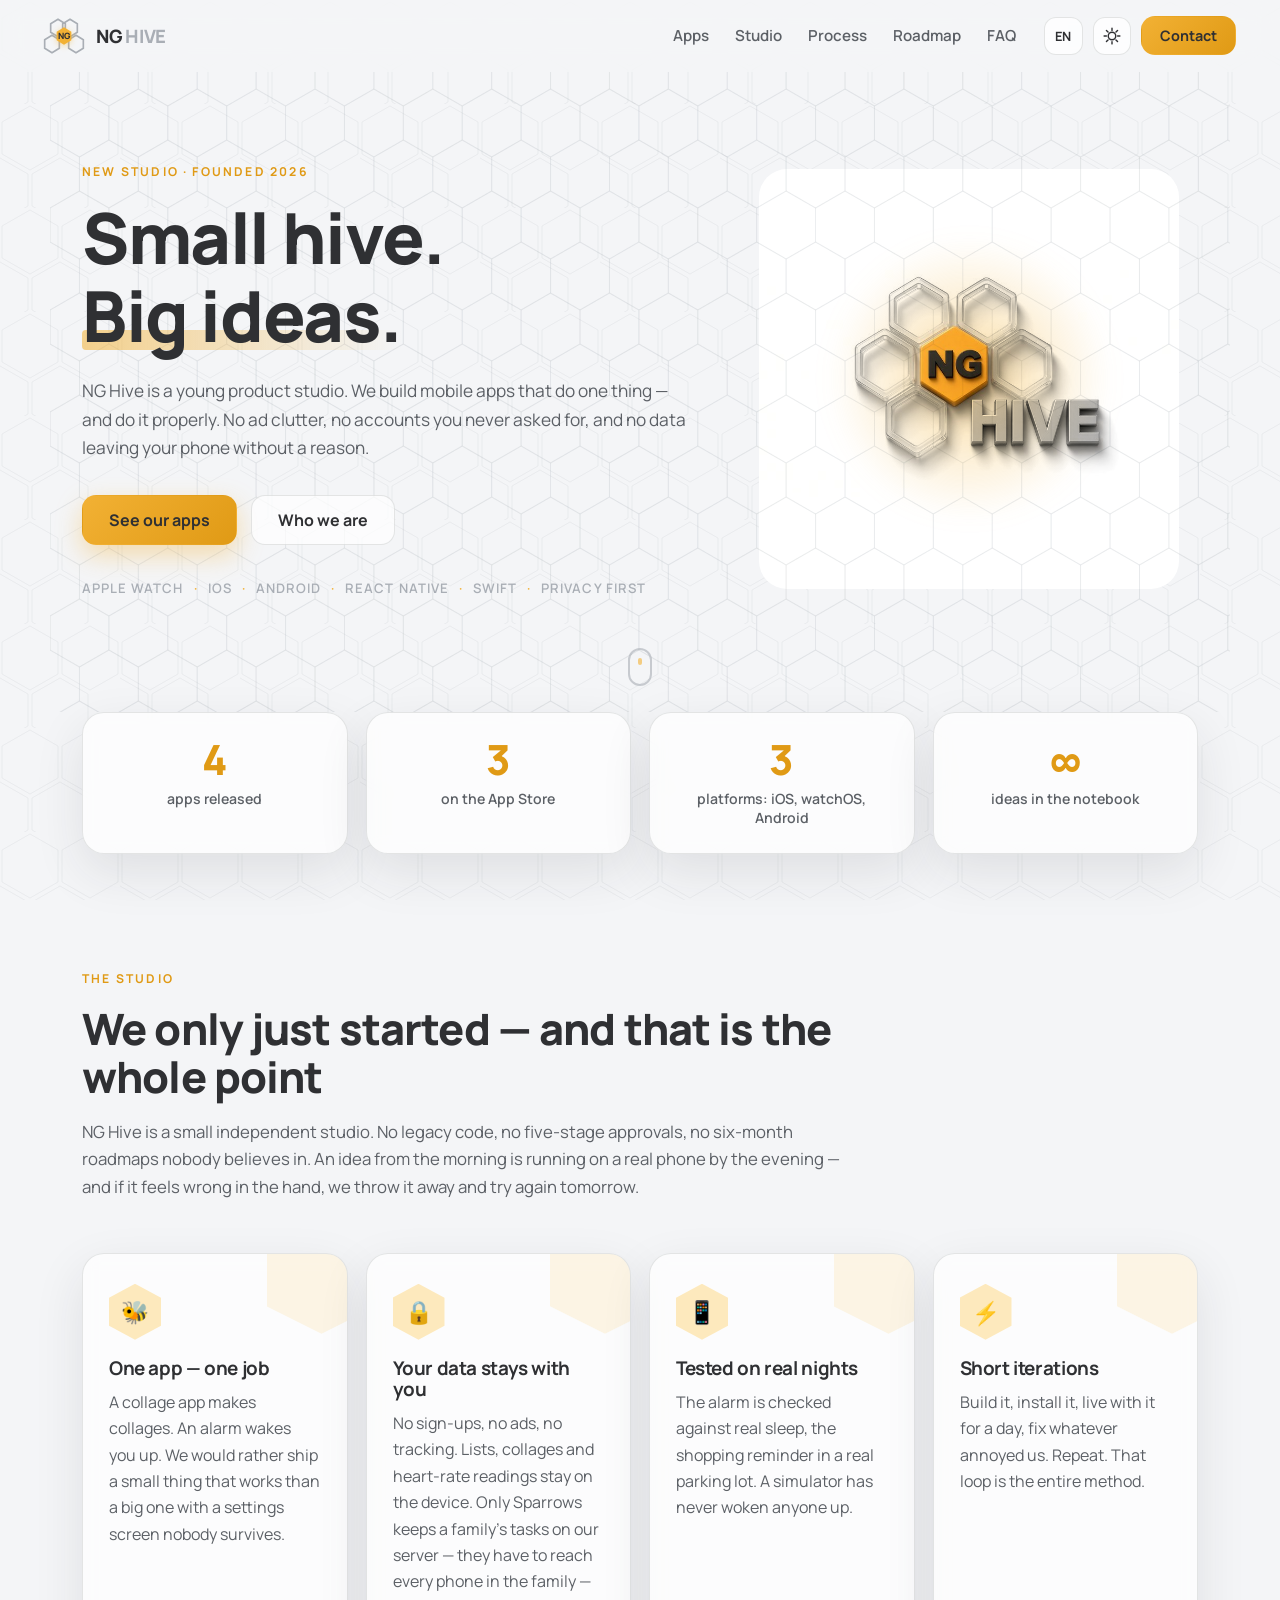
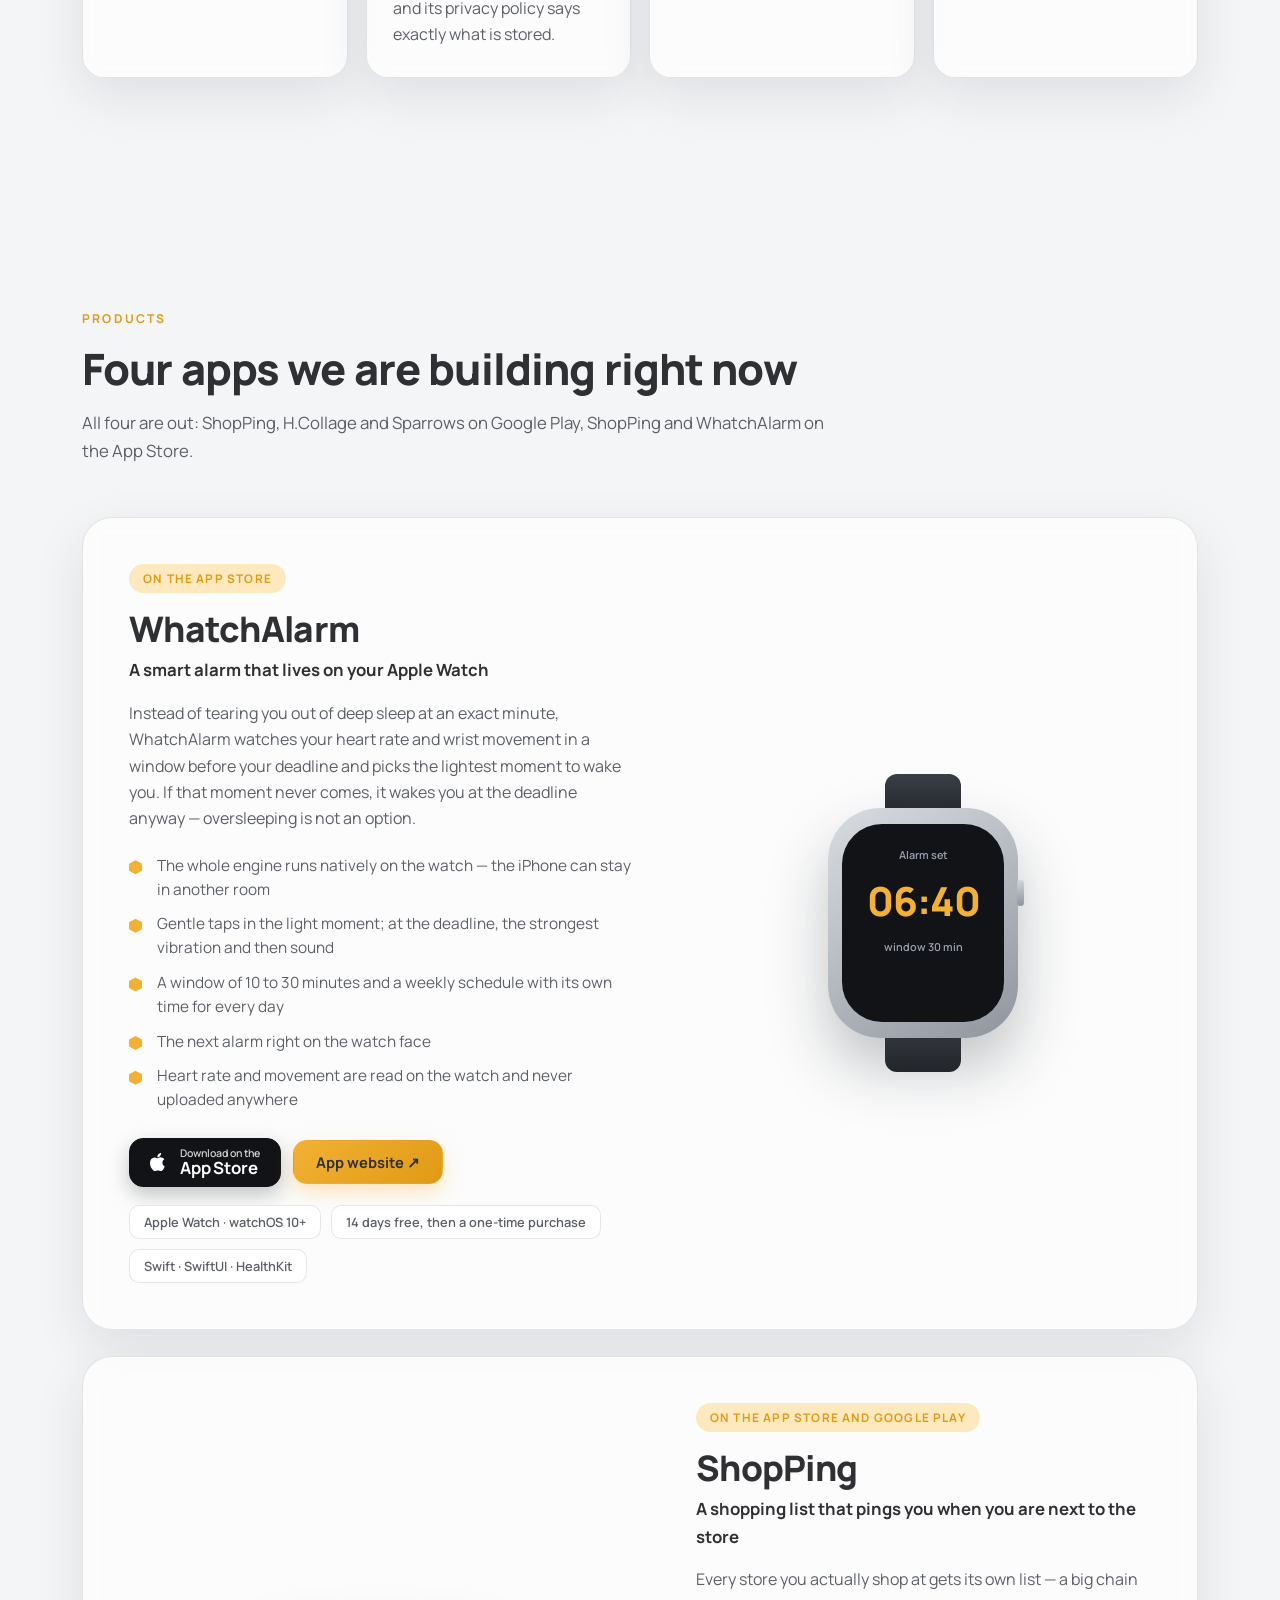
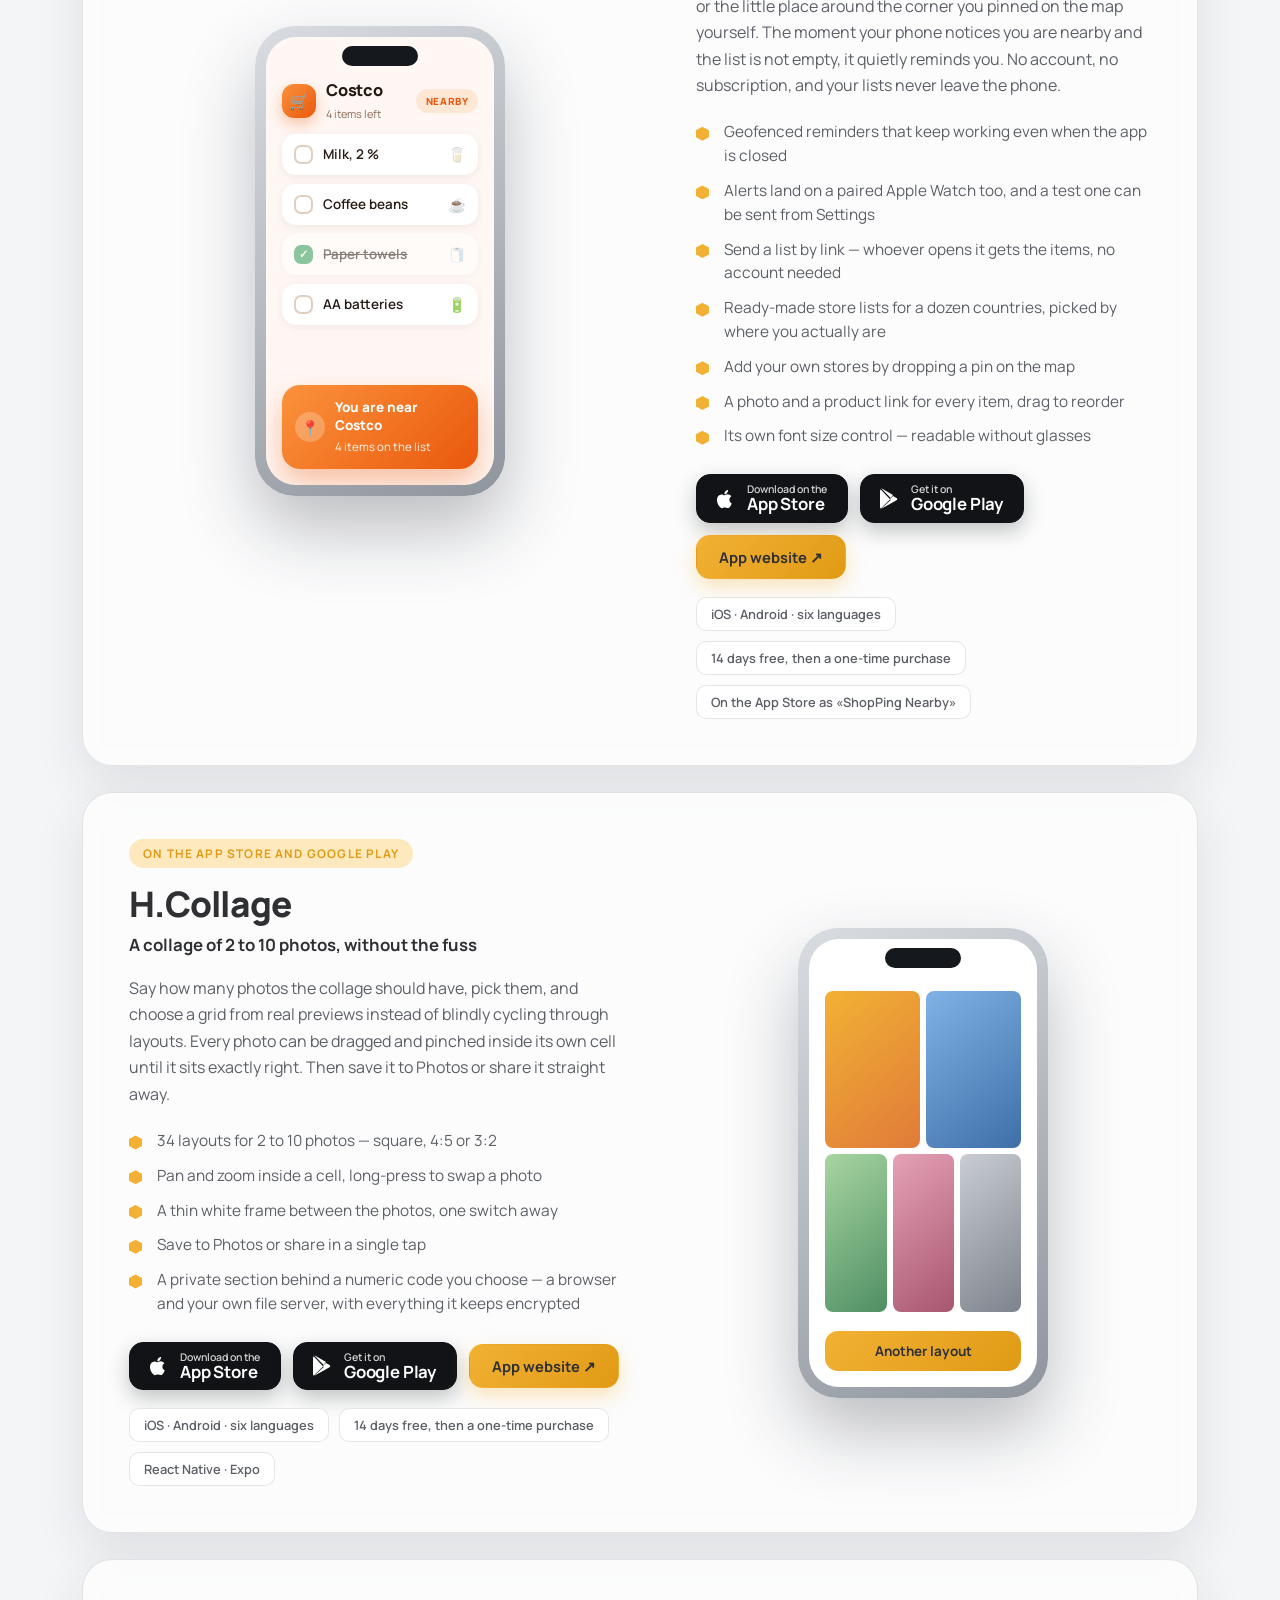
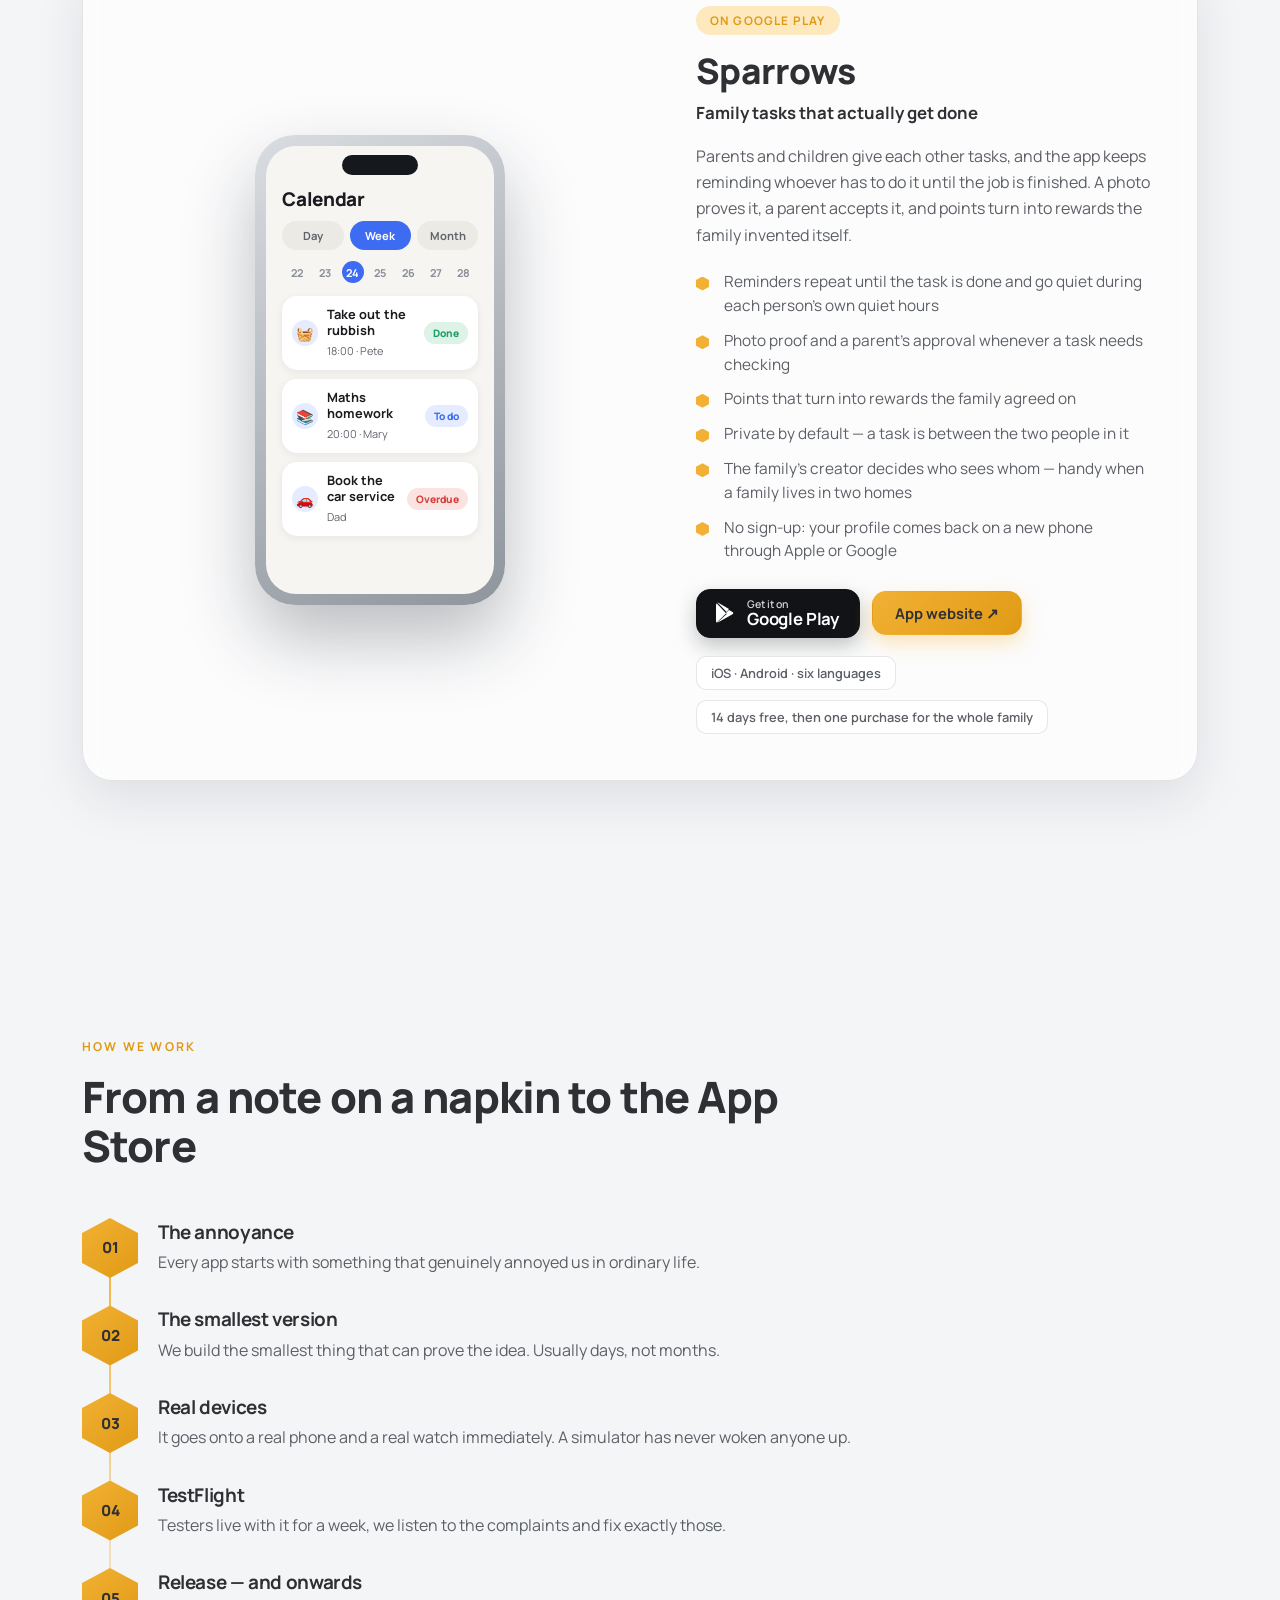
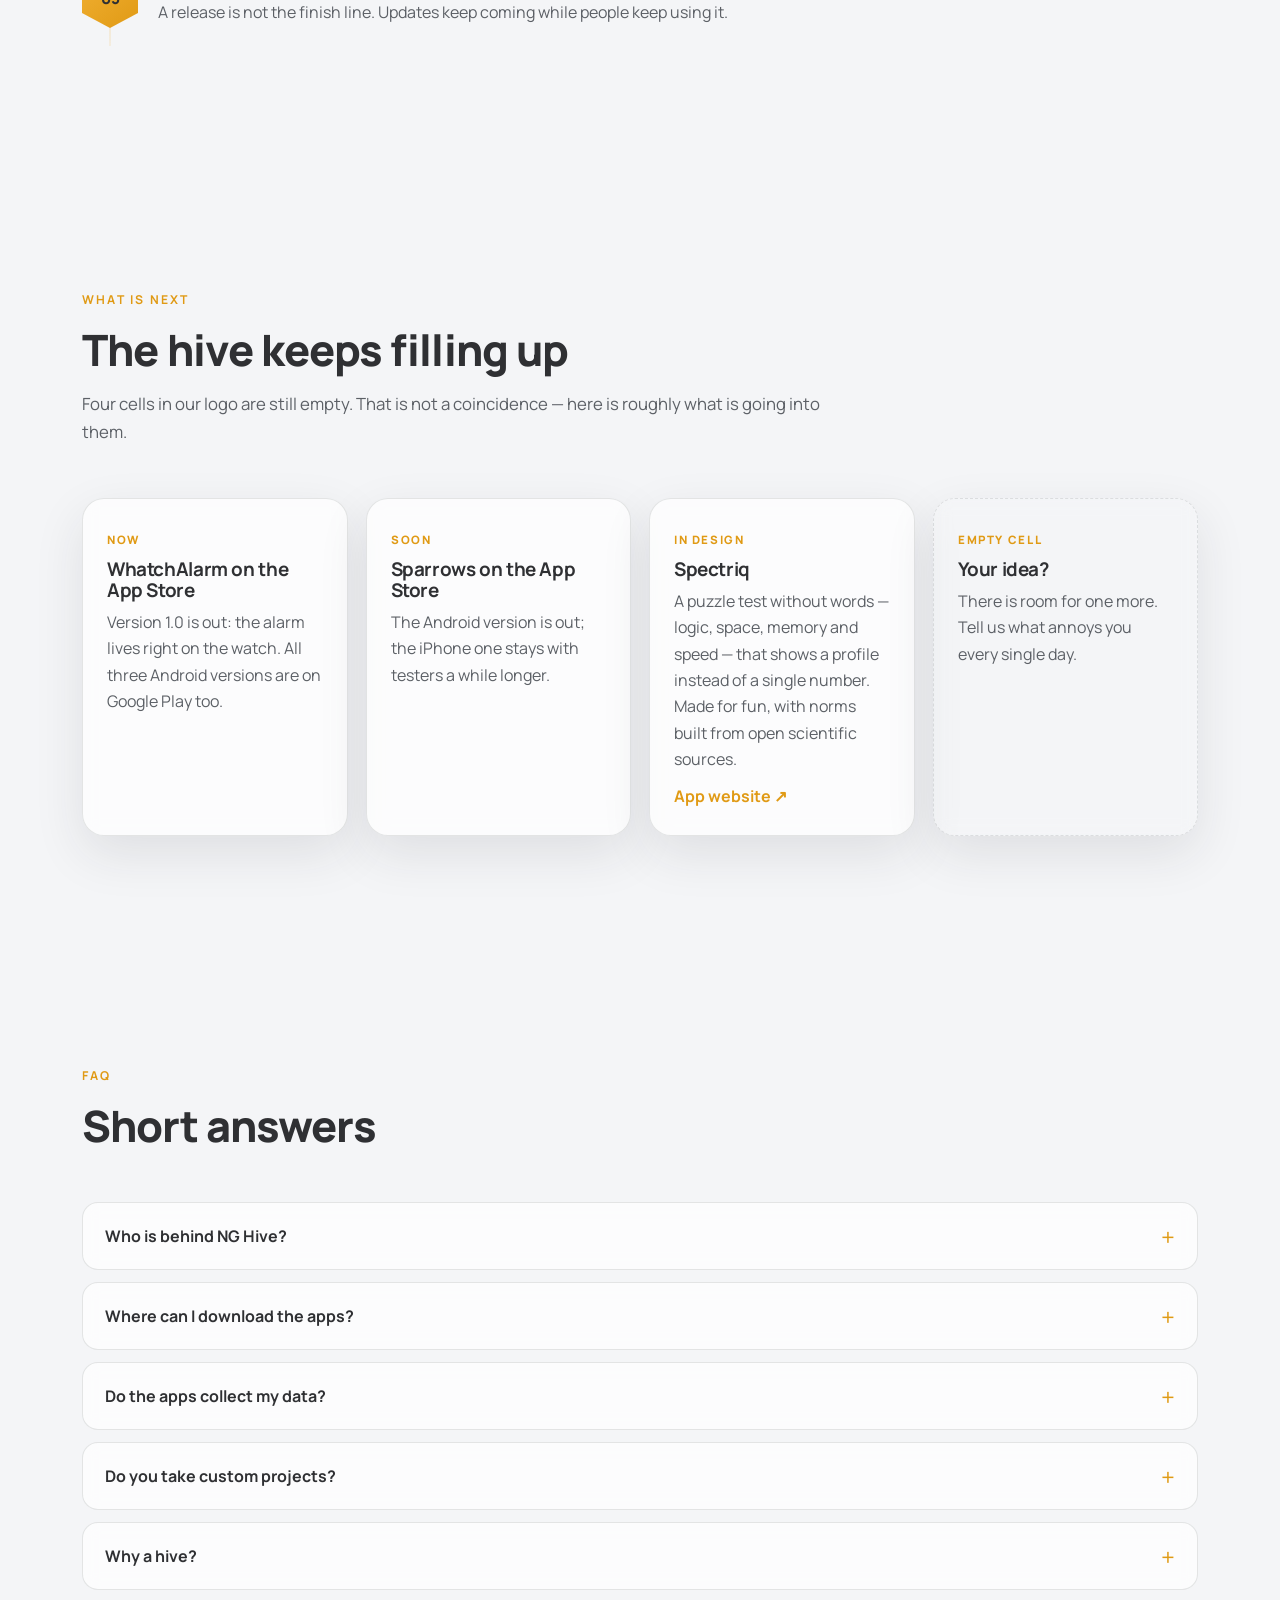
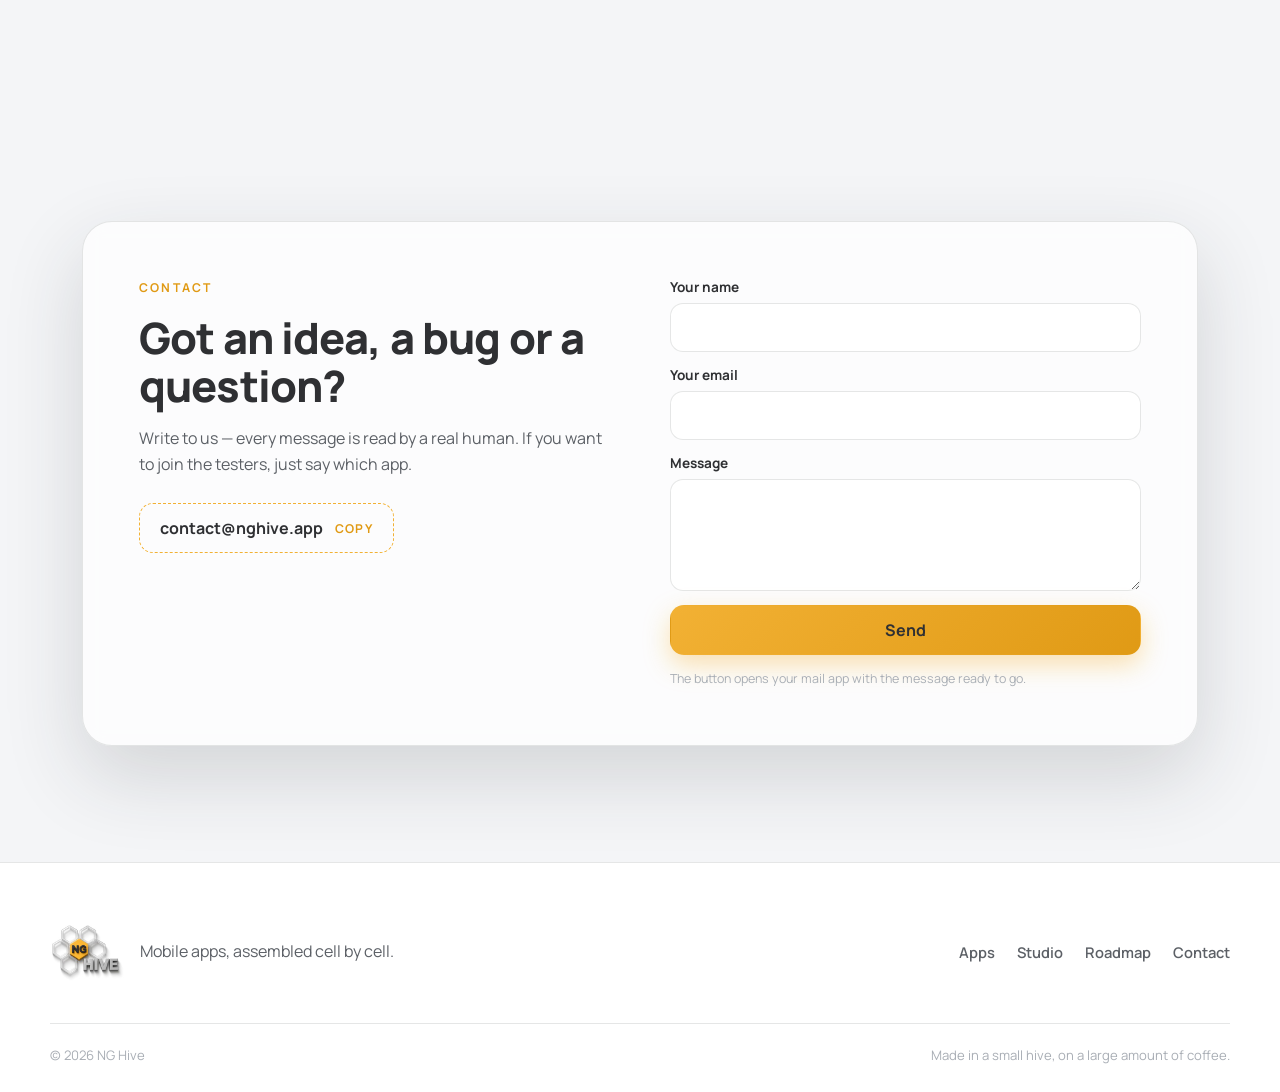
==== index.html @ 9fa771f4 "Add Spectriq to the roadmap as the app in design Replaces the 'updates before anything new' card, wh" ====
<!DOCTYPE html>
<html lang="en" data-theme="light">
<head>
<meta charset="utf-8">
<meta name="viewport" content="width=device-width, initial-scale=1">
<title>NG Hive — mobile apps, assembled cell by cell</title>
<meta name="description" content="NG Hive is a young mobile app studio: a smart alarm for Apple Watch, a shopping list that reminds you at the store, a collage maker and a family task app.">
<meta name="theme-color" content="#f2b134">
<meta property="og:title" content="NG Hive — mobile apps, assembled cell by cell">
<meta property="og:description" content="A new studio full of ideas. Four apps, and all four are out.">
<meta property="og:image" content="https://nghive.app/assets/header.jpg">
<meta property="og:image:width" content="1568">
<meta property="og:image:height" content="672">
<meta property="og:url" content="https://nghive.app/">
<meta property="og:site_name" content="NG Hive">
<meta name="twitter:card" content="summary_large_image">
<meta property="og:type" content="website">
<link rel="icon" href="data:image/svg+xml,%3Csvg xmlns='http://www.w3.org/2000/svg' viewBox='0 0 100 100'%3E%3Cpolygon points='50,4 93,27 93,73 50,96 7,73 7,27' fill='%23f2b134'/%3E%3Ctext x='50' y='66' font-family='Arial,sans-serif' font-size='38' font-weight='bold' text-anchor='middle' fill='%23333'%3ENG%3C/text%3E%3C/svg%3E">
<link rel="preconnect" href="https://fonts.googleapis.com">
<link rel="preconnect" href="https://fonts.gstatic.com" crossorigin>
<link href="https://fonts.googleapis.com/css2?family=Manrope:wght@400;500;600;800&display=swap" rel="stylesheet">
<link rel="stylesheet" href="css/styles.css">

<link rel="canonical" href="https://nghive.app/">
<script type="application/ld+json">{"@context": "https://schema.org", "@type": "Organization", "name": "NG Hive", "url": "https://nghive.app/", "logo": "https://nghive.app/assets/logo-800.jpg", "image": "https://nghive.app/assets/header.jpg", "email": "contact@nghive.app", "description": "A young mobile app studio building small apps for iPhone, Apple Watch and Android.", "foundingDate": "2026", "address": {"@type": "PostalAddress", "addressCountry": "US"}}</script>
</head>
<body>

<div class="scroll-progress"><span id="progressBar"></span></div>
<div class="cursor-glow" id="cursorGlow" aria-hidden="true"></div>

<header class="site-header" id="siteHeader">
  <a class="brand" href="#top" id="brandLogo" title="Tap the honeycomb — a bee flies out :)">
    <span class="brand-mark">
      <svg viewBox="0 0 120 112" aria-hidden="true">
        <g class="hx-outer" fill="none" stroke="currentColor" stroke-width="5">
          <polygon points="42,6 64,19 64,45 42,58 20,45 20,19"/>
          <polygon points="78,6 100,19 100,45 78,58 56,45 56,19" transform="translate(0,0)"/>
          <polygon points="24,54 46,67 46,93 24,106 2,93 2,67"/>
          <polygon points="96,54 118,67 118,93 96,106 74,93 74,67"/>
        </g>
        <polygon class="hx-core" points="60,30 82,43 82,69 60,82 38,69 38,43"/>
        <text class="hx-text" x="60" y="64" text-anchor="middle">NG</text>
      </svg>
    </span>
    <span class="brand-word">NG<span>HIVE</span></span>
  </a>

  <nav class="site-nav" id="siteNav">
    <a href="#apps" data-en="Apps" data-ru="Приложения">Apps</a>
    <a href="#about" data-en="Studio" data-ru="Студия">Studio</a>
    <a href="#process" data-en="Process" data-ru="Процесс">Process</a>
    <a href="#roadmap" data-en="Roadmap" data-ru="Планы">Roadmap</a>
    <a href="#faq" data-en="FAQ" data-ru="Вопросы">FAQ</a>
  </nav>

  <div class="header-tools">
    <div class="lang-menu" id="langMenu">
      <button class="icon-btn lang-btn" id="langToggle" type="button" aria-haspopup="true" aria-expanded="false" title="Language">EN</button>
      <ul class="lang-list" id="langList" role="menu"></ul>
    </div>
    <button class="icon-btn" id="themeToggle" type="button" title="Theme" aria-label="Theme">
      <svg viewBox="0 0 24 24" class="ic-sun"><circle cx="12" cy="12" r="5"/><g stroke-linecap="round"><path d="M12 1.5v3M12 19.5v3M4.6 4.6l2.1 2.1M17.3 17.3l2.1 2.1M1.5 12h3M19.5 12h3M4.6 19.4l2.1-2.1M17.3 6.7l2.1-2.1"/></g></svg>
      <svg viewBox="0 0 24 24" class="ic-moon"><path d="M21 13a8.5 8.5 0 1 1-10-10 7 7 0 0 0 10 10z"/></svg>
    </button>
    <a class="btn btn-mini" href="#contact" data-en="Contact" data-ru="Связаться">Contact</a>
    <button class="burger" id="burger" type="button" aria-label="Menu"><span></span><span></span><span></span></button>
  </div>
</header>

<main id="top">

  <!-- ══════════ HERO ══════════ -->
  <section class="hero">
    <canvas id="hexCanvas" aria-hidden="true"></canvas>
    <div class="hero-inner">
      <p class="eyebrow reveal" data-en="New studio · founded 2026" data-ru="Новая студия · основана в 2026">New studio · founded 2026</p>
      <h1 class="reveal">
        <span data-en="Small hive." data-ru="Маленький улей.">Small hive.</span><br>
        <span class="accent-line" data-en="Big ideas." data-ru="Большие идеи.">Big ideas.</span>
      </h1>
      <p class="hero-sub reveal" data-en="NG Hive is a young product studio. We build mobile apps that do one thing — and do it properly. No ad clutter, no accounts you never asked for, and no data leaving your phone without a reason." data-ru="NG Hive — молодая продуктовая студия. Мы делаем мобильные приложения, которые решают одну задачу — и решают её как следует. Без рекламного мусора, без регистраций «просто так» и без данных, которые уезжают с телефона без причины.">NG Hive is a young product studio. We build mobile apps that do one thing — and do it properly. No ad clutter, no accounts you never asked for, and no data leaving your phone without a reason.</p>
      <div class="hero-cta reveal">
        <a class="btn btn-primary" href="#apps" data-en="See our apps" data-ru="Наши приложения">See our apps</a>
        <a class="btn btn-ghost" href="#about" data-en="Who we are" data-ru="Кто мы">Who we are</a>
      </div>
      <div class="hero-ticker reveal" aria-hidden="true">
        <span>Apple Watch</span><i>·</i>
        <span>iOS</span><i>·</i>
        <span>Android</span><i>·</i>
        <span>React Native</span><i>·</i>
        <span>Swift</span><i>·</i>
        <span data-en="Privacy first" data-ru="Приватность по умолчанию">Privacy first</span>
      </div>
    </div>
    <div class="hero-art reveal">
      <img src="assets/logo-800.jpg" alt="NG Hive logo" id="heroLogo" width="800" height="800" decoding="async" fetchpriority="high">
      <div class="hero-art-glow"></div>
    </div>
    <a class="scroll-hint" href="#stats" aria-label="Scroll down"><span></span></a>
  </section>

  <!-- ══════════ STATS ══════════ -->
  <section class="stats" id="stats">
    <div class="stat reveal"><b class="count" data-target="4">0</b><span data-en="apps released" data-ru="выпущенных приложения">apps released</span></div>
    <div class="stat reveal"><b class="count" data-target="3">0</b><span data-en="on the App Store" data-ru="в App Store">on the App Store</span></div>
    <div class="stat reveal"><b class="count" data-target="3">0</b><span data-en="platforms: iOS, watchOS, Android" data-ru="платформы: iOS, watchOS, Android">platforms: iOS, watchOS, Android</span></div>
    <div class="stat reveal"><b>∞</b><span data-en="ideas in the notebook" data-ru="идей в блокноте">ideas in the notebook</span></div>
  </section>

  <!-- ══════════ ABOUT ══════════ -->
  <section class="section" id="about">
    <div class="sec-head reveal">
      <p class="eyebrow" data-en="The studio" data-ru="Студия">The studio</p>
      <h2 data-en="We only just started — and that is the whole point" data-ru="Мы только начали — и в этом весь смысл">We only just started — and that is the whole point</h2>
      <p class="lead" data-en="NG Hive is a small independent studio. No legacy code, no five-stage approvals, no six-month roadmaps nobody believes in. An idea from the morning is running on a real phone by the evening — and if it feels wrong in the hand, we throw it away and try again tomorrow." data-ru="NG Hive — маленькая независимая студия. Нет наследства из старого кода, нет согласований в пять этапов и планов на полгода, в которые никто не верит. Идея, придуманная утром, к вечеру уже крутится на живом телефоне — а если в руке она ощущается неправильно, мы её выбрасываем и завтра пробуем заново.">NG Hive is a small independent studio. No legacy code, no five-stage approvals, no six-month roadmaps nobody believes in. An idea from the morning is running on a real phone by the evening — and if it feels wrong in the hand, we throw it away and try again tomorrow.</p>
    </div>

    <div class="value-grid">
      <article class="value reveal">
        <span class="hex-ic">🐝</span>
        <h3 data-en="One app — one job" data-ru="Одно приложение — одна задача">One app — one job</h3>
        <p data-en="A collage app makes collages. An alarm wakes you up. We would rather ship a small thing that works than a big one with a settings screen nobody survives." data-ru="Коллажер делает коллажи. Будильник будит. Нам приятнее выпустить маленькую вещь, которая работает, чем большую, в настройках которой невозможно выжить.">A collage app makes collages. An alarm wakes you up. We would rather ship a small thing that works than a big one with a settings screen nobody survives.</p>
      </article>
      <article class="value reveal">
        <span class="hex-ic">🔒</span>
        <h3 data-en="Your data stays with you" data-ru="Данные остаются у вас">Your data stays with you</h3>
        <p data-en="No sign-ups, no ads, no tracking. Lists, collages and heart-rate readings stay on the device. Only Sparrows keeps a family&#39;s tasks on our server — they have to reach every phone in the family — and its privacy policy says exactly what is stored." data-ru="Без регистраций, рекламы и слежки. Списки, коллажи и данные пульса остаются на устройстве. Только Sparrows хранит задания семьи на нашем сервере — им нужно дойти до каждого телефона в семье, — и его политика конфиденциальности точно перечисляет, что там лежит.">No sign-ups, no ads, no tracking. Lists, collages and heart-rate readings stay on the device. Only Sparrows keeps a family&#39;s tasks on our server — they have to reach every phone in the family — and its privacy policy says exactly what is stored.</p>
      </article>
      <article class="value reveal">
        <span class="hex-ic">📱</span>
        <h3 data-en="Tested on real nights" data-ru="Тестируем на себе">Tested on real nights</h3>
        <p data-en="The alarm is checked against real sleep, the shopping reminder in a real parking lot. A simulator has never woken anyone up." data-ru="Будильник проверяется настоящим сном, напоминание о покупках — настоящей парковкой у магазина. Симулятор ещё никого не разбудил.">The alarm is checked against real sleep, the shopping reminder in a real parking lot. A simulator has never woken anyone up.</p>
      </article>
      <article class="value reveal">
        <span class="hex-ic">⚡</span>
        <h3 data-en="Short iterations" data-ru="Короткие итерации">Short iterations</h3>
        <p data-en="Build it, install it, live with it for a day, fix whatever annoyed us. Repeat. That loop is the entire method." data-ru="Собрали, поставили, пожили день, починили то, что раздражало. И снова. Вся методология — вот этот круг.">Build it, install it, live with it for a day, fix whatever annoyed us. Repeat. That loop is the entire method.</p>
      </article>
    </div>
  </section>

  <!-- ══════════ APPS ══════════ -->
  <section class="section apps" id="apps">
    <div class="sec-head reveal">
      <p class="eyebrow" data-en="Products" data-ru="Продукты">Products</p>
      <h2 data-en="Four apps we are building right now" data-ru="Четыре приложения, которые мы делаем прямо сейчас">Four apps we are building right now</h2>
      <p class="lead" data-en="All four are out: ShopPing, H.Collage and Sparrows on Google Play, ShopPing and WhatchAlarm on the App Store." data-ru="Вышли все четыре: ShopPing, H.Collage и Sparrows — в Google Play, ShopPing и WhatchAlarm — в App Store.">All four are out: ShopPing, H.Collage and Sparrows on Google Play, ShopPing and WhatchAlarm on the App Store.</p>
    </div>

    <article class="app reveal" id="whatchalarm">
      <div class="app-text">
        <span class="pill pill-store" data-en="On the App Store" data-ru="В App Store">On the App Store</span>
        <h3>WhatchAlarm</h3>
        <p class="app-tag" data-en="A smart alarm that lives on your Apple Watch" data-ru="Умный будильник, который живёт прямо на Apple Watch">A smart alarm that lives on your Apple Watch</p>
        <p data-en="Instead of tearing you out of deep sleep at an exact minute, WhatchAlarm watches your heart rate and wrist movement in a window before your deadline and picks the lightest moment to wake you. If that moment never comes, it wakes you at the deadline anyway — oversleeping is not an option." data-ru="Вместо того чтобы вырывать вас из глубокого сна ровно в назначенную минуту, WhatchAlarm следит за пульсом и движением запястья в окне перед крайним сроком и выбирает самый лёгкий момент для подъёма. Если такой момент так и не наступил — разбудит всё равно в срок. Проспать невозможно.">Instead of tearing you out of deep sleep at an exact minute, WhatchAlarm watches your heart rate and wrist movement in a window before your deadline and picks the lightest moment to wake you. If that moment never comes, it wakes you at the deadline anyway — oversleeping is not an option.</p>
        <ul class="app-list">
          <li data-en="The whole engine runs natively on the watch — the iPhone can stay in another room" data-ru="Весь движок работает на самих часах — iPhone может лежать в другой комнате">The whole engine runs natively on the watch — the iPhone can stay in another room</li>
          <li data-en="Gentle taps in the light moment; at the deadline, the strongest vibration and then sound" data-ru="В лёгкий момент — мягкие касания, в крайний срок — самая сильная вибрация, а потом и звук">Gentle taps in the light moment; at the deadline, the strongest vibration and then sound</li>
          <li data-en="A window of 10 to 30 minutes and a weekly schedule with its own time for every day" data-ru="Окно от 10 до 30 минут и недельное расписание со своим временем на каждый день">A window of 10 to 30 minutes and a weekly schedule with its own time for every day</li>
          <li data-en="The next alarm right on the watch face" data-ru="Следующий будильник — прямо на циферблате">The next alarm right on the watch face</li>
          <li data-en="Heart rate and movement are read on the watch and never uploaded anywhere" data-ru="Пульс и движение считываются на часах и никуда не отправляются">Heart rate and movement are read on the watch and never uploaded anywhere</li>
        </ul>
        <div class="app-links">
          <a class="btn btn-store" href="https://apps.apple.com/us/app/whatchalarm/id6804431307" target="_blank" rel="noopener">
            <svg viewBox="0 0 24 24" aria-hidden="true"><path d="M16.37 12.64c-.02-2.3 1.88-3.4 1.96-3.46-1.07-1.56-2.73-1.78-3.32-1.8-1.41-.14-2.76.83-3.47.83-.72 0-1.82-.81-2.99-.79-1.54.02-2.96.9-3.75 2.27-1.6 2.78-.41 6.89 1.15 9.14.76 1.1 1.67 2.34 2.86 2.3 1.15-.05 1.58-.74 2.97-.74 1.38 0 1.77.74 2.98.72 1.23-.02 2.01-1.12 2.76-2.23.87-1.28 1.23-2.52 1.25-2.58-.03-.01-2.4-.92-2.4-3.66zM14.1 5.9c.63-.77 1.06-1.83.94-2.9-.91.04-2.02.61-2.67 1.37-.58.67-1.09 1.76-.96 2.8 1.02.08 2.06-.52 2.69-1.27z"/></svg>
            <span><small data-en="Download on the" data-ru="Скачать в">Download on the</small><b>App Store</b></span>
          </a>
          <a class="btn btn-small" href="https://watch.nghive.app/" target="_blank" rel="noopener" data-en="App website ↗" data-ru="Сайт приложения ↗">App website ↗</a>
        </div>
        <div class="app-meta">
          <span>Apple Watch · watchOS 10+</span>
          <span data-en="14 days free, then a one-time purchase" data-ru="14 дней бесплатно, потом разовая покупка">14 days free, then a one-time purchase</span>
          <span>Swift · SwiftUI · HealthKit</span>
        </div>
      </div>
      <div class="app-art" data-tilt>
        <div class="watch">
          <div class="watch-screen">
            <p class="w-small" data-en="Alarm set" data-ru="Будильник включён">Alarm set</p>
            <p class="w-time">06:40</p>
            <p class="w-small" data-en="window 30 min" data-ru="окно 30 мин">window 30 min</p>
            <div class="w-pulse"><svg viewBox="0 0 120 40" preserveAspectRatio="none"><polyline points="0,20 15,20 22,8 30,32 38,20 55,20 62,12 70,28 78,20 120,20"/></svg></div>
          </div>
          <span class="watch-crown"></span>
        </div>
      </div>
    </article>

    <article class="app app-rev reveal" id="shopping">
      <div class="app-text">
        <span class="pill pill-store" data-en="On the App Store and Google Play" data-ru="В App Store и Google Play">On the App Store and Google Play</span>
        <h3>ShopPing</h3>
        <p class="app-tag" data-en="A shopping list that pings you when you are next to the store" data-ru="Список покупок, который сам напомнит о себе у магазина">A shopping list that pings you when you are next to the store</p>
        <p data-en="Every store you actually shop at gets its own list — a big chain or the little place around the corner you pinned on the map yourself. The moment your phone notices you are nearby and the list is not empty, it quietly reminds you. No account, no subscription, and your lists never leave the phone." data-ru="Для каждого магазина, в который вы реально ходите, — свой список: хоть крупная сеть, хоть маленькая лавка за углом, которую вы сами отметили точкой на карте. Как только телефон замечает, что вы рядом, а список не пуст, он тихо напоминает. Без регистрации, без подписки, а списки не покидают телефон.">Every store you actually shop at gets its own list — a big chain or the little place around the corner you pinned on the map yourself. The moment your phone notices you are nearby and the list is not empty, it quietly reminds you. No account, no subscription, and your lists never leave the phone.</p>
        <ul class="app-list">
          <li data-en="Geofenced reminders that keep working even when the app is closed" data-ru="Напоминания по геозонам работают, даже когда приложение закрыто">Geofenced reminders that keep working even when the app is closed</li>
          <li data-en="Alerts land on a paired Apple Watch too, and a test one can be sent from Settings" data-ru="Напоминание приходит и на Apple Watch, а пробное можно отправить из настроек">Alerts land on a paired Apple Watch too, and a test one can be sent from Settings</li>
          <li data-en="Send a list by link — whoever opens it gets the items, no account needed" data-ru="Список отправляется ссылкой — открывший забирает позиции себе, без регистрации">Send a list by link — whoever opens it gets the items, no account needed</li>
          <li data-en="Ready-made store lists for a dozen countries, picked by where you actually are" data-ru="Готовые списки магазинных сетей для дюжины стран, по вашему реальному местоположению">Ready-made store lists for a dozen countries, picked by where you actually are</li>
          <li data-en="Add your own stores by dropping a pin on the map" data-ru="Свои магазины добавляются точкой на карте">Add your own stores by dropping a pin on the map</li>
          <li data-en="A photo and a product link for every item, drag to reorder" data-ru="Фото и ссылка на товар у каждой позиции, порядок меняется перетаскиванием">A photo and a product link for every item, drag to reorder</li>
          <li data-en="Its own font size control — readable without glasses" data-ru="Свой размер шрифта — читается и без очков">Its own font size control — readable without glasses</li>
        </ul>
        <div class="app-links">
          <a class="btn btn-store" href="https://apps.apple.com/us/app/shopping-nearby/id6802057059" target="_blank" rel="noopener">
            <svg viewBox="0 0 24 24" aria-hidden="true"><path d="M16.37 12.64c-.02-2.3 1.88-3.4 1.96-3.46-1.07-1.56-2.73-1.78-3.32-1.8-1.41-.14-2.76.83-3.47.83-.72 0-1.82-.81-2.99-.79-1.54.02-2.96.9-3.75 2.27-1.6 2.78-.41 6.89 1.15 9.14.76 1.1 1.67 2.34 2.86 2.3 1.15-.05 1.58-.74 2.97-.74 1.38 0 1.77.74 2.98.72 1.23-.02 2.01-1.12 2.76-2.23.87-1.28 1.23-2.52 1.25-2.58-.03-.01-2.4-.92-2.4-3.66zM14.1 5.9c.63-.77 1.06-1.83.94-2.9-.91.04-2.02.61-2.67 1.37-.58.67-1.09 1.76-.96 2.8 1.02.08 2.06-.52 2.69-1.27z"/></svg>
            <span><small data-en="Download on the" data-ru="Скачать в">Download on the</small><b>App Store</b></span>
          </a>
          <a class="btn btn-store" href="https://play.google.com/store/apps/details?id=app.nghive.shopping" target="_blank" rel="noopener">
            <svg viewBox="0 0 24 24" aria-hidden="true"><path d="M3.6 2.6c-.4.4-.6.9-.6 1.5v15.8c0 .6.2 1.1.6 1.5l.2.1L13 12.4v-.2L3.8 2.5l-.2.1zM16 15.3l-3-3v-.2l3-3 3.5 2c1 .6 1 1.6 0 2.2l-3.5 2zM4.4 21.5 13.7 13l2.3 2.3-10.8 6c-.3.2-.7.3-1 .2l.2 0zM13.7 11l-9.3-9.4c.3-.1.6 0 .9.2L16 8l-2.3 3z"/></svg>
            <span><small data-en="Get it on" data-ru="Доступно в">Get it on</small><b>Google Play</b></span>
          </a>
          <a class="btn btn-small" href="https://shopping.nghive.app/" target="_blank" rel="noopener" data-en="App website ↗" data-ru="Сайт приложения ↗">App website ↗</a>
        </div>
        <div class="app-meta">
          <span data-en="iOS · Android · six languages" data-ru="iOS · Android · шесть языков">iOS · Android · six languages</span>
          <span data-en="14 days free, then a one-time purchase" data-ru="14 дней бесплатно, потом разовая покупка">14 days free, then a one-time purchase</span>
          <span data-en="On the App Store as «ShopPing Nearby»" data-ru="В App Store — «ShopPing Nearby»">On the App Store as «ShopPing Nearby»</span>
        </div>
      </div>
      <div class="app-art" data-tilt>
        <div class="phone">
          <div class="phone-screen sh-screen">
            <div class="sh-head">
              <span class="sh-store">🛒</span>
              <span class="sh-name"><b>Costco</b><small data-en="4 items left" data-ru="осталось 4 позиции">4 items left</small></span>
              <span class="sh-near" data-en="Nearby" data-ru="Рядом">Nearby</span>
            </div>
            <div class="sh-row"><i></i><span data-en="Milk, 2 %" data-ru="Молоко 2 %">Milk, 2 %</span><em>🥛</em></div>
            <div class="sh-row"><i></i><span data-en="Coffee beans" data-ru="Кофе в зёрнах">Coffee beans</span><em>☕</em></div>
            <div class="sh-row done"><i>✓</i><span data-en="Paper towels" data-ru="Бумажные полотенца">Paper towels</span><em>🧻</em></div>
            <div class="sh-row"><i></i><span data-en="AA batteries" data-ru="Батарейки AA">AA batteries</span><em>🔋</em></div>
            <div class="sh-toast">
              <span class="sh-bell">📍</span>
              <span><b data-en="You are near Costco" data-ru="Вы рядом с Costco">You are near Costco</b><small data-en="4 items on the list" data-ru="4 позиции в списке">4 items on the list</small></span>
            </div>
          </div>
        </div>
      </div>
    </article>

    <article class="app reveal" id="hcollage">
      <div class="app-text">
        <span class="pill pill-store" data-en="On the App Store and Google Play" data-ru="В App Store и Google Play">On the App Store and Google Play</span>
        <h3>H.Collage</h3>
        <p class="app-tag" data-en="A collage of 2 to 10 photos, without the fuss" data-ru="Коллаж из 2–10 фото — без возни">A collage of 2 to 10 photos, without the fuss</p>
        <p data-en="Say how many photos the collage should have, pick them, and choose a grid from real previews instead of blindly cycling through layouts. Every photo can be dragged and pinched inside its own cell until it sits exactly right. Then save it to Photos or share it straight away." data-ru="Скажите, сколько фото должно быть в коллаже, выберите их — и берите сетку из настоящих превью, а не вслепую перелистывая раскладки. Каждое фото двигается пальцем и масштабируется щипком прямо внутри своей ячейки, пока не встанет как надо. Потом — сохранить в «Фото» или сразу поделиться.">Say how many photos the collage should have, pick them, and choose a grid from real previews instead of blindly cycling through layouts. Every photo can be dragged and pinched inside its own cell until it sits exactly right. Then save it to Photos or share it straight away.</p>
        <ul class="app-list">
          <li data-en="34 layouts for 2 to 10 photos — square, 4:5 or 3:2" data-ru="34 раскладки для 2–10 фото — квадрат, 4:5 или 3:2">34 layouts for 2 to 10 photos — square, 4:5 or 3:2</li>
          <li data-en="Pan and zoom inside a cell, long-press to swap a photo" data-ru="Двигаем и масштабируем внутри ячейки, долгое нажатие — заменить фото">Pan and zoom inside a cell, long-press to swap a photo</li>
          <li data-en="A thin white frame between the photos, one switch away" data-ru="Тонкая белая рамка между снимками — одним переключателем">A thin white frame between the photos, one switch away</li>
          <li data-en="Save to Photos or share in a single tap" data-ru="Сохранение в «Фото» и «Поделиться» в одно касание">Save to Photos or share in a single tap</li>
          <li data-en="A private section behind a numeric code you choose — a browser and your own file server, with everything it keeps encrypted" data-ru="Личный раздел за числовым кодом, который вы выбираете сами, — браузер и ваш файловый сервер, а всё, что там хранится, зашифровано">A private section behind a numeric code you choose — a browser and your own file server, with everything it keeps encrypted</li>
        </ul>
        <div class="app-links">
          <a class="btn btn-store" href="https://apps.apple.com/us/app/h-collage/id6815431056" target="_blank" rel="noopener">
            <svg viewBox="0 0 24 24" aria-hidden="true"><path d="M16.37 12.64c-.02-2.3 1.88-3.4 1.96-3.46-1.07-1.56-2.73-1.78-3.32-1.8-1.41-.14-2.76.83-3.47.83-.72 0-1.82-.81-2.99-.79-1.54.02-2.96.9-3.75 2.27-1.6 2.78-.41 6.89 1.15 9.14.76 1.1 1.67 2.34 2.86 2.3 1.15-.05 1.58-.74 2.97-.74 1.38 0 1.77.74 2.98.72 1.23-.02 2.01-1.12 2.76-2.23.87-1.28 1.23-2.52 1.25-2.58-.03-.01-2.4-.92-2.4-3.66zM14.1 5.9c.63-.77 1.06-1.83.94-2.9-.91.04-2.02.61-2.67 1.37-.58.67-1.09 1.76-.96 2.8 1.02.08 2.06-.52 2.69-1.27z"/></svg>
            <span><small data-en="Download on the" data-ru="Скачать в">Download on the</small><b>App Store</b></span>
          </a>
          <a class="btn btn-store" href="https://play.google.com/store/apps/details?id=app.nghive.hcollage" target="_blank" rel="noopener">
            <svg viewBox="0 0 24 24" aria-hidden="true"><path d="M3.6 2.6c-.4.4-.6.9-.6 1.5v15.8c0 .6.2 1.1.6 1.5l.2.1L13 12.4v-.2L3.8 2.5l-.2.1zM16 15.3l-3-3v-.2l3-3 3.5 2c1 .6 1 1.6 0 2.2l-3.5 2zM4.4 21.5 13.7 13l2.3 2.3-10.8 6c-.3.2-.7.3-1 .2l.2 0zM13.7 11l-9.3-9.4c.3-.1.6 0 .9.2L16 8l-2.3 3z"/></svg>
            <span><small data-en="Get it on" data-ru="Доступно в">Get it on</small><b>Google Play</b></span>
          </a>
          <a class="btn btn-small" href="https://collage.nghive.app/" target="_blank" rel="noopener" data-en="App website ↗" data-ru="Сайт приложения ↗">App website ↗</a>
        </div>
        <div class="app-meta">
          <span data-en="iOS · Android · six languages" data-ru="iOS · Android · шесть языков">iOS · Android · six languages</span>
          <span data-en="14 days free, then a one-time purchase" data-ru="14 дней бесплатно, потом разовая покупка">14 days free, then a one-time purchase</span>
          <span>React Native · Expo</span>
        </div>
      </div>
      <div class="app-art" data-tilt>
        <div class="phone">
          <div class="phone-screen collage-screen">
            <div class="cg" id="collageDemo">
              <div class="cg-cell"></div><div class="cg-cell"></div><div class="cg-cell"></div>
              <div class="cg-cell"></div><div class="cg-cell"></div>
            </div>
            <button class="cg-btn" type="button" id="collageShuffle" data-en="Another layout" data-ru="Другая раскладка">Another layout</button>
          </div>
        </div>
      </div>
    </article>

    <article class="app app-rev reveal" id="sparrows">
      <div class="app-text">
        <span class="pill pill-store" data-en="On Google Play" data-ru="В Google Play">On Google Play</span>
        <h3>Sparrows</h3>
        <p class="app-tag" data-en="Family tasks that actually get done" data-ru="Семейные задания, которые доходят до конца">Family tasks that actually get done</p>
        <p data-en="Parents and children give each other tasks, and the app keeps reminding whoever has to do it until the job is finished. A photo proves it, a parent accepts it, and points turn into rewards the family invented itself." data-ru="Родители и дети дают друг другу задания, а приложение напоминает тому, кому делать, пока дело не закончено. Фото подтверждает, родитель принимает, а баллы превращаются в награды, которые семья придумала сама.">Parents and children give each other tasks, and the app keeps reminding whoever has to do it until the job is finished. A photo proves it, a parent accepts it, and points turn into rewards the family invented itself.</p>
        <ul class="app-list">
          <li data-en="Reminders repeat until the task is done and go quiet during each person&#39;s own quiet hours" data-ru="Напоминания повторяются, пока задание не выполнено, и молчат в тихие часы каждого">Reminders repeat until the task is done and go quiet during each person&#39;s own quiet hours</li>
          <li data-en="Photo proof and a parent&#39;s approval whenever a task needs checking" data-ru="Фото-подтверждение и проверка родителем, когда задание того требует">Photo proof and a parent&#39;s approval whenever a task needs checking</li>
          <li data-en="Points that turn into rewards the family agreed on" data-ru="Баллы превращаются в награды, о которых семья договорилась">Points that turn into rewards the family agreed on</li>
          <li data-en="Private by default — a task is between the two people in it" data-ru="Приватность по умолчанию — задание видят только двое">Private by default — a task is between the two people in it</li>
          <li data-en="The family&#39;s creator decides who sees whom — handy when a family lives in two homes" data-ru="Создатель семьи решает, кто кого видит, — удобно, когда семья живёт в двух домах">The family&#39;s creator decides who sees whom — handy when a family lives in two homes</li>
          <li data-en="No sign-up: your profile comes back on a new phone through Apple or Google" data-ru="Без регистрации: профиль возвращается на новый телефон через Apple или Google">No sign-up: your profile comes back on a new phone through Apple or Google</li>
        </ul>
        <div class="app-links">
          <a class="btn btn-store" href="https://play.google.com/store/apps/details?id=app.nghive.sparrows" target="_blank" rel="noopener">
            <svg viewBox="0 0 24 24" aria-hidden="true"><path d="M3.6 2.6c-.4.4-.6.9-.6 1.5v15.8c0 .6.2 1.1.6 1.5l.2.1L13 12.4v-.2L3.8 2.5l-.2.1zM16 15.3l-3-3v-.2l3-3 3.5 2c1 .6 1 1.6 0 2.2l-3.5 2zM4.4 21.5 13.7 13l2.3 2.3-10.8 6c-.3.2-.7.3-1 .2l.2 0zM13.7 11l-9.3-9.4c.3-.1.6 0 .9.2L16 8l-2.3 3z"/></svg>
            <span><small data-en="Get it on" data-ru="Доступно в">Get it on</small><b>Google Play</b></span>
          </a>
          <a class="btn btn-small" href="https://sparrows.nghive.app/" target="_blank" rel="noopener" data-en="App website ↗" data-ru="Сайт приложения ↗">App website ↗</a>
        </div>
        <div class="app-meta">
          <span data-en="iOS · Android · six languages" data-ru="iOS · Android · шесть языков">iOS · Android · six languages</span>
          <span data-en="14 days free, then one purchase for the whole family" data-ru="14 дней бесплатно, потом одна покупка на всю семью">14 days free, then one purchase for the whole family</span>
        </div>
      </div>
      <div class="app-art" data-tilt>
        <div class="phone">
          <div class="phone-screen sp-screen">
            <div class="sp-title" data-en="Calendar" data-ru="Календарь">Calendar</div>
            <div class="sp-tabs">
              <span data-en="Day" data-ru="День">Day</span>
              <span class="on" data-en="Week" data-ru="Неделя">Week</span>
              <span data-en="Month" data-ru="Месяц">Month</span>
            </div>
            <div class="sp-days"><i>22</i><i>23</i><i class="on">24</i><i>25</i><i>26</i><i>27</i><i>28</i></div>
            <div class="sp-row sp-live">
              <span class="sp-ava">🧺</span>
              <span class="sp-txt"><b data-en="Take out the rubbish" data-ru="Вынести мусор">Take out the rubbish</b><small>18:00 · Pete</small></span>
              <span class="sp-pills"><em class="sp-pill amber" data-en="To do" data-ru="Сделать">To do</em><em class="sp-pill green" data-en="Done" data-ru="Готово">Done</em></span>
            </div>
            <div class="sp-row">
              <span class="sp-ava">📚</span>
              <span class="sp-txt"><b data-en="Maths homework" data-ru="Математика">Maths homework</b><small>20:00 · Mary</small></span>
              <em class="sp-pill blue" data-en="To do" data-ru="Сделать">To do</em>
            </div>
            <div class="sp-row">
              <span class="sp-ava">🚗</span>
              <span class="sp-txt"><b data-en="Book the car service" data-ru="Записать машину в сервис">Book the car service</b><small data-en="Dad" data-ru="Папа">Dad</small></span>
              <em class="sp-pill red" data-en="Overdue" data-ru="Просрочено">Overdue</em>
            </div>
          </div>
        </div>
      </div>
    </article>
  </section>

  <!-- ══════════ PROCESS ══════════ -->
  <section class="section process" id="process">
    <div class="sec-head reveal">
      <p class="eyebrow" data-en="How we work" data-ru="Как мы работаем">How we work</p>
      <h2 data-en="From a note on a napkin to the App Store" data-ru="От заметки на салфетке до App Store">From a note on a napkin to the App Store</h2>
    </div>
    <ol class="timeline">
      <li class="reveal"><b>01</b><h3 data-en="The annoyance" data-ru="Раздражение">The annoyance</h3><p data-en="Every app starts with something that genuinely annoyed us in ordinary life." data-ru="Каждое приложение начинается с того, что нас по-настоящему раздражало в обычной жизни.">Every app starts with something that genuinely annoyed us in ordinary life.</p></li>
      <li class="reveal"><b>02</b><h3 data-en="The smallest version" data-ru="Минимальная версия">The smallest version</h3><p data-en="We build the smallest thing that can prove the idea. Usually days, not months." data-ru="Собираем самое маленькое, что может доказать идею. Обычно это дни, а не месяцы.">We build the smallest thing that can prove the idea. Usually days, not months.</p></li>
      <li class="reveal"><b>03</b><h3 data-en="Real devices" data-ru="Живые устройства">Real devices</h3><p data-en="It goes onto a real phone and a real watch immediately. A simulator has never woken anyone up." data-ru="Оно сразу попадает на настоящий телефон и настоящие часы. Симулятор ещё никого не разбудил.">It goes onto a real phone and a real watch immediately. A simulator has never woken anyone up.</p></li>
      <li class="reveal"><b>04</b><h3>TestFlight</h3><p data-en="Testers live with it for a week, we listen to the complaints and fix exactly those." data-ru="Тестировщики живут с ним неделю, мы слушаем жалобы и чиним ровно их.">Testers live with it for a week, we listen to the complaints and fix exactly those.</p></li>
      <li class="reveal"><b>05</b><h3 data-en="Release — and onwards" data-ru="Релиз — и дальше">Release — and onwards</h3><p data-en="A release is not the finish line. Updates keep coming while people keep using it." data-ru="Релиз — не финиш. Обновления идут, пока приложением пользуются.">A release is not the finish line. Updates keep coming while people keep using it.</p></li>
    </ol>
  </section>

  <!-- ══════════ ROADMAP ══════════ -->
  <section class="section" id="roadmap">
    <div class="sec-head reveal">
      <p class="eyebrow" data-en="What is next" data-ru="Что дальше">What is next</p>
      <h2 data-en="The hive keeps filling up" data-ru="Улей продолжает заполняться">The hive keeps filling up</h2>
      <p class="lead" data-en="Four cells in our logo are still empty. That is not a coincidence — here is roughly what is going into them." data-ru="В нашем логотипе четыре соты пока пустые. Это не случайность — вот примерно то, чем они наполняются.">Four cells in our logo are still empty. That is not a coincidence — here is roughly what is going into them.</p>
    </div>
    <div class="road-grid">
      <div class="road reveal"><span data-en="Now" data-ru="Сейчас">Now</span><h3 data-en="WhatchAlarm on the App Store" data-ru="WhatchAlarm в App Store">WhatchAlarm on the App Store</h3><p data-en="Version 1.0 is out: the alarm lives right on the watch. All three Android versions are on Google Play too." data-ru="Версия 1.0 вышла: будильник живёт прямо на часах. А три версии для Android уже в Google Play.">Version 1.0 is out: the alarm lives right on the watch. All three Android versions are on Google Play too.</p></div>
      <div class="road reveal"><span data-en="Soon" data-ru="Скоро">Soon</span><h3 data-en="Sparrows on the App Store" data-ru="Sparrows в App Store">Sparrows on the App Store</h3><p data-en="The Android version is out; the iPhone one stays with testers a while longer." data-ru="Версия для Android вышла, а iPhone-версия ещё побудет у тестировщиков.">The Android version is out; the iPhone one stays with testers a while longer.</p></div>
      <div class="road reveal"><span data-en="In design" data-ru="Проектируется">In design</span><h3>Spectriq</h3><p data-en="A puzzle test without words — logic, space, memory and speed — that shows a profile instead of a single number. Made for fun, with norms built from open scientific sources." data-ru="Тест из головоломок без слов — логика, пространство, память и скорость, — который показывает профиль, а не одно число. Для развлечения, а нормы собраны из открытых научных источников.">A puzzle test without words — logic, space, memory and speed — that shows a profile instead of a single number. Made for fun, with norms built from open scientific sources.</p><a class="road-link" href="https://spectriq.nghive.app/" target="_blank" rel="noopener" data-en="App website ↗" data-ru="Сайт приложения ↗">App website ↗</a></div>
      <div class="road reveal road-empty"><span data-en="Empty cell" data-ru="Пустая сота">Empty cell</span><h3 data-en="Your idea?" data-ru="Ваша идея?">Your idea?</h3><p data-en="There is room for one more. Tell us what annoys you every single day." data-ru="У нас есть место ещё для одной. Расскажите, что раздражает вас каждый день.">There is room for one more. Tell us what annoys you every single day.</p></div>
    </div>
  </section>

  <!-- ══════════ FAQ ══════════ -->
  <section class="section" id="faq">
    <div class="sec-head reveal">
      <p class="eyebrow">FAQ</p>
      <h2 data-en="Short answers" data-ru="Короткие ответы">Short answers</h2>
    </div>
    <div class="faq-list">
      <details class="reveal"><summary data-en="Who is behind NG Hive?" data-ru="Кто стоит за NG Hive?">Who is behind NG Hive?</summary>
        <p data-en="An independent development studio registered in the United States. The team is small and contact is direct — you write to us, and we answer ourselves, not a support bot." data-ru="Независимая студия разработки, зарегистрированная в США. Команда маленькая, связь прямая — вы пишете нам, отвечаем мы сами, а не бот поддержки.">An independent development studio registered in the United States. The team is small and contact is direct — you write to us, and we answer ourselves, not a support bot.</p></details>
      <details class="reveal"><summary data-en="Where can I download the apps?" data-ru="Где скачать приложения?">Where can I download the apps?</summary>
        <p data-en="ShopPing, H.Collage and Sparrows for Android are on Google Play. On the App Store you will find ShopPing — search for «ShopPing Nearby» — and H.Collage for iPhone, and WhatchAlarm for Apple Watch. Only Sparrows for iPhone is still with testers: write to us and we will send a TestFlight invite." data-ru="ShopPing, H.Collage и Sparrows для Android — в Google Play. В App Store — ShopPing, ищите «ShopPing Nearby», и H.Collage для iPhone, а также WhatchAlarm для Apple Watch. У тестировщиков остался только Sparrows для iPhone: напишите нам — пришлём приглашение в TestFlight.">ShopPing, H.Collage and Sparrows for Android are on Google Play. On the App Store you will find ShopPing — search for «ShopPing Nearby» — and H.Collage for iPhone, and WhatchAlarm for Apple Watch. Only Sparrows for iPhone is still with testers: write to us and we will send a TestFlight invite.</p></details>
      <details class="reveal"><summary data-en="Do the apps collect my data?" data-ru="Приложения собирают мои данные?">Do the apps collect my data?</summary>
        <p data-en="Nothing for ads or analytics, and none of the apps asks you to sign up. Lists, collages and health readings stay on the device; store search uses map services without any personal identifiers. Sparrows is the exception by design: a family&#39;s tasks have to reach every phone in it, so they are kept on our server — its privacy policy lists exactly what is stored and who can see it." data-ru="Для рекламы и аналитики — ничего, и ни одно приложение не просит регистрироваться. Списки, коллажи и показатели здоровья остаются на устройстве; поиск магазинов использует картографические сервисы без персональных идентификаторов. Sparrows — исключение по замыслу: задания семьи должны доходить до каждого её телефона, поэтому они хранятся на нашем сервере, а его политика конфиденциальности точно перечисляет, что хранится и кто это видит.">Nothing for ads or analytics, and none of the apps asks you to sign up. Lists, collages and health readings stay on the device; store search uses map services without any personal identifiers. Sparrows is the exception by design: a family&#39;s tasks have to reach every phone in it, so they are kept on our server — its privacy policy lists exactly what is stored and who can see it.</p></details>
      <details class="reveal"><summary data-en="Do you take custom projects?" data-ru="Делаете ли вы приложения на заказ?">Do you take custom projects?</summary>
        <p data-en="Sometimes — if the idea fits the hive. Send us a couple of sentences about what you need." data-ru="Иногда — если идея подходит улью. Напишите пару предложений о том, что вам нужно.">Sometimes — if the idea fits the hive. Send us a couple of sentences about what you need.</p></details>
      <details class="reveal"><summary data-en="Why a hive?" data-ru="Почему улей?">Why a hive?</summary>
        <p data-en="Because a hive is many small, identical, honest cells that together hold something valuable. That is exactly how we would like our apps to be built." data-ru="Потому что улей — это множество маленьких, одинаковых, честных ячеек, которые вместе держат что-то ценное. Именно так мы хотим собирать свои приложения.">Because a hive is many small, identical, honest cells that together hold something valuable. That is exactly how we would like our apps to be built.</p></details>
    </div>
  </section>

  <!-- ══════════ CONTACT ══════════ -->
  <section class="section contact" id="contact">
    <div class="contact-card reveal">
      <div class="contact-left">
        <p class="eyebrow" data-en="Contact" data-ru="Связаться">Contact</p>
        <h2 data-en="Got an idea, a bug or a question?" data-ru="Есть идея, баг или вопрос?">Got an idea, a bug or a question?</h2>
        <p data-en="Write to us — every message is read by a real human. If you want to join the testers, just say which app." data-ru="Напишите нам — каждое сообщение читает живой человек. Хотите в тестировщики — просто укажите, какое приложение.">Write to us — every message is read by a real human. If you want to join the testers, just say which app.</p>
        <button class="mail-copy" id="mailCopy" type="button" data-mail="contact@nghive.app">
          <span>contact@nghive.app</span>
          <em data-en="copy" data-ru="копировать">copy</em>
        </button>
      </div>
      <form class="contact-form" id="contactForm">
        <label><span data-en="Your name" data-ru="Ваше имя">Your name</span><input type="text" name="name" required autocomplete="name"></label>
        <label><span data-en="Your email" data-ru="Ваш e-mail">Your email</span><input type="email" name="email" required autocomplete="email"></label>
        <label><span data-en="Message" data-ru="Сообщение">Message</span><textarea name="msg" rows="4" required></textarea></label>
        <button class="btn btn-primary" type="submit" data-en="Send" data-ru="Отправить">Send</button>
        <p class="form-note" data-en="The button opens your mail app with the message ready to go." data-ru="Кнопка откроет ваш почтовый клиент с готовым письмом.">The button opens your mail app with the message ready to go.</p>
      </form>
    </div>
  </section>
</main>

<footer class="site-footer">
  <div class="foot-top">
    <div class="foot-brand">
      <img src="assets/logo-200.jpg" alt="NG Hive" width="240" height="240" decoding="async">
      <p data-en="Mobile apps, assembled cell by cell." data-ru="Мобильные приложения, собранные по сотам.">Mobile apps, assembled cell by cell.</p>
    </div>
    <nav class="foot-nav">
      <a href="#apps" data-en="Apps" data-ru="Приложения">Apps</a>
      <a href="#about" data-en="Studio" data-ru="Студия">Studio</a>
      <a href="#roadmap" data-en="Roadmap" data-ru="Планы">Roadmap</a>
      <a href="#contact" data-en="Contact" data-ru="Связаться">Contact</a>
    </nav>
  </div>
  <div class="foot-bot">
    <span>© <span id="year">2026</span> NG Hive</span>
    <span data-en="Made in a small hive, on a large amount of coffee." data-ru="Сделано в маленьком улье и на большом количестве кофе.">Made in a small hive, on a large amount of coffee.</span>
  </div>
</footer>

<button class="to-top" id="toTop" type="button" aria-label="Back to top">↑</button>
<div class="bee" id="bee" aria-hidden="true">🐝</div>

<script src="js/i18n.js"></script>
<script src="js/main.js"></script>
</body>
</html>
---- css/styles.css ----
/* ══════════════════════════════════════════════════════
   NG Hive — сайт студии
   Палитра взята из логотипа: медовый акцент, стекло, сталь
   ══════════════════════════════════════════════════════ */

:root{
  --honey:#f2b134;
  --honey-deep:#e09a15;
  --honey-soft:#fde9bd;
  --ink:#2f3033;
  --ink-2:#5c6066;
  --steel:#a9aeb5;
  --line:rgba(47,48,51,.12);
  --bg:#f4f5f7;
  --bg-2:#ffffff;
  --card:rgba(255,255,255,.72);
  --card-solid:#fff;
  --shadow:0 18px 50px rgba(40,44,52,.10);
  --shadow-lg:0 30px 80px rgba(40,44,52,.16);
  --radius:22px;
  --hex-stroke:rgba(120,126,134,.18);
  --max:1180px;
}

html[data-theme="dark"]{
  --ink:#f2f3f5;
  --ink-2:#a8adb6;
  --steel:#6e747d;
  --line:rgba(255,255,255,.12);
  --bg:#15171b;
  --bg-2:#1b1e23;
  --card:rgba(38,42,49,.72);
  --card-solid:#22262c;
  --shadow:0 18px 50px rgba(0,0,0,.45);
  --shadow-lg:0 30px 80px rgba(0,0,0,.55);
  --hex-stroke:rgba(242,177,52,.16);
  --honey-soft:rgba(242,177,52,.18);
}

*{box-sizing:border-box}
html{scroll-behavior:smooth}
body{
  margin:0;
  font-family:'Manrope',-apple-system,BlinkMacSystemFont,'Segoe UI',sans-serif;
  color:var(--ink);
  background:var(--bg);
  overflow-x:hidden;
  -webkit-font-smoothing:antialiased;
  transition:background .4s ease,color .4s ease;
}
img{max-width:100%;height:auto;display:block}
h1,h2,h3{line-height:1.12;margin:0;letter-spacing:-.02em}
h1{font-size:clamp(2.4rem,6vw,4.4rem);font-weight:800}
h2{font-size:clamp(1.7rem,3.6vw,2.7rem);font-weight:800}
h3{font-size:1.18rem;font-weight:700}
p{margin:0;line-height:1.65;color:var(--ink-2)}
a{color:inherit;text-decoration:none}
button{font:inherit}

/* тонкая медовая сетка сот на всём фоне */
body::before{
  content:"";position:fixed;inset:0;z-index:0;pointer-events:none;opacity:.55;
  background-image:url("data:image/svg+xml,%3Csvg xmlns='http://www.w3.org/2000/svg' width='120' height='104' viewBox='0 0 120 104'%3E%3Cg fill='none' stroke='%239aa0a8' stroke-opacity='.22' stroke-width='1'%3E%3Cpolygon points='30,2 58,18 58,50 30,66 2,50 2,18'/%3E%3Cpolygon points='90,2 118,18 118,50 90,66 62,50 62,18'/%3E%3Cpolygon points='60,54 88,70 88,102 60,118 32,102 32,70'/%3E%3Cpolygon points='0,54 28,70 28,102 0,118 -28,102 -28,70'/%3E%3C/g%3E%3C/svg%3E");
}
html[data-theme="dark"] body::before{opacity:.25}

/* ─────────── служебные элементы ─────────── */
.scroll-progress{position:fixed;top:0;left:0;right:0;height:3px;z-index:120;background:transparent}
.scroll-progress span{display:block;height:100%;width:0;
  background:linear-gradient(90deg,var(--honey),var(--honey-deep));box-shadow:0 0 12px rgba(242,177,52,.7)}

.cursor-glow{
  position:fixed;width:520px;height:520px;border-radius:50%;pointer-events:none;z-index:1;
  background:radial-gradient(circle,rgba(242,177,52,.16),rgba(242,177,52,0) 62%);
  transform:translate(-50%,-50%);left:-999px;top:-999px;transition:opacity .4s;mix-blend-mode:normal;
}
@media (hover:none){.cursor-glow{display:none}}

.reveal{opacity:0;transform:translateY(26px);transition:opacity .7s cubic-bezier(.2,.7,.3,1),transform .7s cubic-bezier(.2,.7,.3,1)}
.reveal.in{opacity:1;transform:none}
@media (prefers-reduced-motion:reduce){.reveal{opacity:1;transform:none;transition:none}}

/* ─────────── шапка ─────────── */
.site-header{
  position:sticky;top:0;z-index:100;display:flex;align-items:center;gap:20px;
  padding:16px clamp(16px,4vw,44px);
  backdrop-filter:blur(14px);-webkit-backdrop-filter:blur(14px);
  background:color-mix(in srgb,var(--bg) 72%,transparent);
  border-bottom:1px solid transparent;transition:.35s;
}
.site-header.stuck{border-bottom-color:var(--line);box-shadow:0 10px 30px rgba(40,44,52,.07);padding-top:10px;padding-bottom:10px}

.brand{display:flex;align-items:center;gap:12px;font-weight:800;letter-spacing:-.02em}
.brand-mark{width:40px;height:38px;display:block;color:var(--steel)}
.brand-mark svg{width:100%;height:100%;overflow:visible}
.hx-core{fill:var(--honey);filter:drop-shadow(0 4px 10px rgba(242,177,52,.45));transform-origin:60px 56px;transition:transform .5s cubic-bezier(.2,.7,.3,1)}
.hx-text{font-size:26px;font-weight:800;fill:#2f3033;font-family:'Manrope',sans-serif}
.brand:hover .hx-core{transform:rotate(30deg) scale(1.06)}
.brand-word{font-size:1.15rem}
.brand-word span{color:var(--steel);margin-left:3px}

.site-nav{display:flex;gap:26px;margin-left:auto;font-weight:600;font-size:.95rem}
.site-nav a{position:relative;padding:4px 0;color:var(--ink-2);transition:color .25s}
.site-nav a::after{content:"";position:absolute;left:0;right:100%;bottom:0;height:2px;background:var(--honey);transition:right .3s}
.site-nav a:hover{color:var(--ink)}
.site-nav a:hover::after{right:0}

.header-tools{display:flex;align-items:center;gap:10px;margin-left:8px}
.icon-btn{
  width:38px;height:38px;border-radius:12px;border:1px solid var(--line);background:var(--card);
  color:var(--ink);cursor:pointer;display:grid;place-items:center;transition:.25s;font-weight:700;font-size:.8rem
}
.icon-btn:hover{border-color:var(--honey);color:var(--honey-deep);transform:translateY(-2px)}
.icon-btn svg{width:18px;height:18px;fill:none;stroke:currentColor;stroke-width:1.9}
.lang-menu{position:relative}
.lang-btn{width:auto;min-width:38px;padding:0 10px;letter-spacing:.04em}
.lang-list{position:absolute;right:0;top:calc(100% + 10px);z-index:130;list-style:none;margin:0;padding:6px;min-width:176px;
  background:var(--card-solid);border:1px solid var(--line);border-radius:16px;box-shadow:var(--shadow-lg);
  opacity:0;visibility:hidden;transform:translateY(-6px) scale(.98);transform-origin:top right;transition:.2s}
.lang-menu.open .lang-list{opacity:1;visibility:visible;transform:none}
.lang-list button{width:100%;display:flex;align-items:center;gap:10px;
  padding:10px 12px;border:0;border-radius:11px;background:transparent;color:var(--ink);cursor:pointer;
  font-weight:600;font-size:.92rem;text-align:left}
.lang-list button span{flex:1}
.lang-list button em{font-style:normal;font-size:.72rem;font-weight:700;color:var(--steel);letter-spacing:.06em}
.lang-list button:hover,.lang-list button:focus-visible{background:var(--honey-soft);outline:none}
.lang-list button[aria-checked="true"],.lang-list button[aria-checked="true"] em{color:var(--honey-deep)}
.lang-list button::before{content:"";width:9px;height:10px;flex:none;background:transparent;
  clip-path:polygon(50% 0,100% 25%,100% 75%,50% 100%,0 75%,0 25%)}
.lang-list button[aria-checked="true"]::before{background:var(--honey)}
.ic-moon{display:none}
html[data-theme="dark"] .ic-sun{display:none}
html[data-theme="dark"] .ic-moon{display:block}

.btn{display:inline-flex;align-items:center;justify-content:center;gap:8px;
  padding:13px 26px;border-radius:14px;font-weight:700;border:1px solid transparent;cursor:pointer;transition:.28s}
.btn-primary{background:linear-gradient(135deg,var(--honey),var(--honey-deep));color:#2f3033;
  box-shadow:0 10px 26px rgba(242,177,52,.38)}
.btn-primary:hover{transform:translateY(-3px);box-shadow:0 16px 34px rgba(242,177,52,.5)}
.btn-ghost{border-color:var(--line);color:var(--ink);background:var(--card)}
.btn-ghost:hover{border-color:var(--honey);transform:translateY(-3px)}
.btn-mini{padding:9px 18px;font-size:.9rem;background:linear-gradient(135deg,var(--honey),var(--honey-deep));color:#2f3033}
.btn-mini:hover{transform:translateY(-2px)}

.burger{display:none;width:38px;height:38px;border:1px solid var(--line);background:var(--card);
  border-radius:12px;cursor:pointer;padding:0;flex-direction:column;gap:4px;align-items:center;justify-content:center}
.burger span{width:16px;height:2px;background:var(--ink);border-radius:2px;transition:.3s}
.burger.open span:nth-child(1){transform:translateY(6px) rotate(45deg)}
.burger.open span:nth-child(2){opacity:0}
.burger.open span:nth-child(3){transform:translateY(-6px) rotate(-45deg)}

/* ─────────── герой ─────────── */
.hero{position:relative;z-index:2;display:grid;grid-template-columns:1.15fr .85fr;gap:40px;align-items:center;
  max-width:var(--max);margin:0 auto;padding:clamp(40px,7vw,90px) clamp(16px,4vw,32px) clamp(70px,9vw,120px)}
#hexCanvas{position:absolute;inset:0;width:100%;height:100%;z-index:-1;pointer-events:none}
.hero-inner{position:relative;z-index:2}
.eyebrow{text-transform:uppercase;letter-spacing:.18em;font-size:.76rem;font-weight:700;color:var(--honey-deep);margin-bottom:16px}
.accent-line{position:relative;display:inline-block}
.accent-line::after{content:"";position:absolute;left:0;bottom:.08em;width:100%;height:.28em;
  background:linear-gradient(90deg,var(--honey),rgba(242,177,52,0));border-radius:4px;z-index:-1;opacity:.55}
.hero-sub{margin:22px 0 32px;font-size:1.08rem;max-width:56ch}
.hero-cta{display:flex;gap:14px;flex-wrap:wrap}
.hero-ticker{display:flex;flex-wrap:wrap;gap:10px;align-items:center;margin-top:34px;
  font-size:.82rem;font-weight:600;color:var(--steel);text-transform:uppercase;letter-spacing:.08em}
.hero-ticker i{color:var(--honey);font-style:normal}

.hero-art{position:relative;display:grid;place-items:center}
.hero-art img{width:min(100%,420px);border-radius:28px;mix-blend-mode:multiply;
  animation:float 7s ease-in-out infinite}
html[data-theme="dark"] .hero-art img{mix-blend-mode:normal;background:#fff;box-shadow:0 24px 60px rgba(0,0,0,.5)}
.hero-art-glow{position:absolute;width:62%;aspect-ratio:1;border-radius:50%;z-index:-1;
  background:radial-gradient(circle,rgba(242,177,52,.45),rgba(242,177,52,0) 70%);filter:blur(12px);animation:pulse 5s ease-in-out infinite}
@keyframes float{0%,100%{transform:translateY(-10px)}50%{transform:translateY(12px)}}
@keyframes pulse{0%,100%{opacity:.5;transform:scale(.95)}50%{opacity:.85;transform:scale(1.06)}}

.scroll-hint{position:absolute;bottom:26px;left:50%;transform:translateX(-50%);
  width:24px;height:38px;border:2px solid var(--steel);border-radius:14px;opacity:.6}
.scroll-hint span{position:absolute;left:50%;top:8px;width:4px;height:7px;border-radius:2px;
  background:var(--honey);transform:translateX(-50%);animation:wheel 1.8s infinite}
@keyframes wheel{0%,100%{opacity:1;transform:translate(-50%,0)}50%{opacity:.5;transform:translate(-50%,13px)}}

/* ─────────── цифры ─────────── */
.stats{position:relative;z-index:2;max-width:var(--max);margin:0 auto;padding:0 clamp(16px,4vw,32px);
  display:grid;grid-template-columns:repeat(4,1fr);gap:18px}
.stat{background:var(--card);border:1px solid var(--line);border-radius:var(--radius);
  padding:26px 22px;text-align:center;backdrop-filter:blur(8px);box-shadow:var(--shadow);transition:.3s}
.stat:hover{transform:translateY(-6px);border-color:var(--honey)}
.stat b{display:block;font-size:2.6rem;font-weight:800;color:var(--honey-deep);line-height:1}
.stat span{display:block;margin-top:8px;font-size:.88rem;color:var(--ink-2);font-weight:600}

/* ─────────── секции ─────────── */
section[id],article[id]{scroll-margin-top:92px}
.section{position:relative;z-index:2;max-width:var(--max);margin:0 auto;padding:clamp(70px,9vw,120px) clamp(16px,4vw,32px)}
.sec-head{max-width:760px;margin-bottom:52px}
.sec-head h2{margin-bottom:16px}
.lead{font-size:1.05rem}

.value-grid{display:grid;grid-template-columns:repeat(auto-fit,minmax(240px,1fr));gap:18px}
.value{position:relative;background:var(--card);border:1px solid var(--line);border-radius:var(--radius);
  padding:30px 26px;backdrop-filter:blur(8px);box-shadow:var(--shadow);overflow:hidden;transition:.35s}
.value::after{content:"";position:absolute;right:-30px;top:-30px;width:110px;height:110px;opacity:.12;
  background:var(--honey);clip-path:polygon(50% 0,100% 25%,100% 75%,50% 100%,0 75%,0 25%);transition:.5s}
.value:hover{transform:translateY(-8px);border-color:var(--honey);box-shadow:var(--shadow-lg)}
.value:hover::after{transform:rotate(90deg) scale(1.2);opacity:.2}
.hex-ic{display:grid;place-items:center;width:52px;height:56px;margin-bottom:18px;font-size:1.4rem;
  background:var(--honey-soft);clip-path:polygon(50% 0,100% 25%,100% 75%,50% 100%,0 75%,0 25%)}
.value h3{margin-bottom:10px}

/* ─────────── приложения ─────────── */
.app{display:grid;grid-template-columns:1.05fr .95fr;gap:clamp(30px,5vw,70px);align-items:center;
  padding:clamp(28px,4vw,46px);margin-bottom:26px;border-radius:30px;border:1px solid var(--line);
  background:var(--card);backdrop-filter:blur(10px);box-shadow:var(--shadow);transition:.4s}
.app:hover{box-shadow:var(--shadow-lg);border-color:rgba(242,177,52,.45)}
.app-rev .app-art{order:-1}
.pill{display:inline-block;padding:6px 14px;border-radius:999px;font-size:.74rem;font-weight:700;
  text-transform:uppercase;letter-spacing:.1em;margin-bottom:16px}
.pill-live{background:rgba(52,168,83,.14);color:#2e9e57}
.pill-wip{background:var(--honey-soft);color:var(--honey-deep)}
.app h3{font-size:clamp(1.7rem,3vw,2.2rem);font-weight:800}
.app-tag{font-weight:700;color:var(--ink);margin:8px 0 16px;font-size:1.05rem}
.app-list{list-style:none;padding:0;margin:22px 0 0;display:grid;gap:11px}
.app-list li{position:relative;padding-left:28px;color:var(--ink-2);font-size:.96rem;line-height:1.55}
.app-list li::before{content:"";position:absolute;left:0;top:.42em;width:13px;height:14px;background:var(--honey);
  clip-path:polygon(50% 0,100% 25%,100% 75%,50% 100%,0 75%,0 25%)}
.app-links{margin-top:26px;display:flex;flex-wrap:wrap;align-items:center;gap:12px}
.pill-store{background:var(--honey-soft);color:var(--honey-deep)}
.btn-store{gap:10px;padding:9px 20px 9px 16px;background:#111316;color:#fff;border-color:#111316;box-shadow:0 8px 20px rgba(17,19,22,.25)}
html[data-theme="dark"] .btn-store{background:#fff;color:#111316;border-color:#fff}
.btn-store svg{width:24px;height:24px;fill:currentColor;flex:none}
.btn-store span{display:flex;flex-direction:column;line-height:1.05;text-align:left}
.btn-store small{font-size:.66rem;font-weight:600;opacity:.8}
.btn-store b{font-size:1.05rem;font-weight:700;letter-spacing:-.01em}
.btn-store:hover{transform:translateY(-3px);box-shadow:0 14px 28px rgba(17,19,22,.32)}
.btn-small{padding:11px 22px;font-size:.92rem;background:linear-gradient(135deg,var(--honey),var(--honey-deep));color:#2f3033;box-shadow:0 8px 20px rgba(242,177,52,.34)}
.btn-small:hover{transform:translateY(-3px);box-shadow:0 14px 28px rgba(242,177,52,.46)}
.app-links + .app-meta{margin-top:18px}
.app-meta{display:flex;flex-wrap:wrap;gap:10px;margin-top:24px}
.app-meta span{padding:7px 14px;border-radius:10px;border:1px solid var(--line);font-size:.8rem;
  font-weight:600;color:var(--ink-2);background:var(--bg-2)}
.app-art{display:grid;place-items:center;perspective:1100px}

/* макет часов */
.watch{position:relative;width:190px;height:230px;border-radius:52px;
  background:linear-gradient(145deg,#d9dde2,#8f959d);padding:16px 14px;
  box-shadow:0 30px 60px rgba(40,44,52,.28);transition:transform .3s}
.watch::before,.watch::after{content:"";position:absolute;left:50%;transform:translateX(-50%);width:76px;height:48px;
  background:linear-gradient(#3a3f46,#22262b);border-radius:12px;z-index:-1}
.watch::before{top:-34px}
.watch::after{bottom:-34px}
.watch-crown{position:absolute;right:-6px;top:72px;width:7px;height:26px;border-radius:4px;
  background:linear-gradient(#cfd4da,#8f959d)}
.watch-screen{height:100%;border-radius:40px;background:#111317;color:#fff;display:flex;flex-direction:column;
  align-items:center;justify-content:center;gap:2px;padding:14px;text-align:center}
.w-small{font-size:.68rem;color:#9aa1ab;font-weight:600;margin:0}
.w-time{font-size:2.5rem;font-weight:800;color:var(--honey);margin:2px 0;letter-spacing:-.03em}
.w-pulse{width:100%;height:34px;margin-top:8px}
.w-pulse svg{width:100%;height:100%;fill:none;stroke:var(--honey);stroke-width:3;stroke-linejoin:round;
  stroke-dasharray:240;stroke-dashoffset:240;animation:trace 3.2s linear infinite}
@keyframes trace{to{stroke-dashoffset:-240}}

/* макет телефона */
.phone{position:relative;width:250px;height:470px;border-radius:40px;padding:11px;
  background:linear-gradient(150deg,#d9dde2,#8f959d);box-shadow:0 34px 70px rgba(40,44,52,.3);transition:transform .3s}
.phone::before{content:"";position:absolute;top:20px;left:50%;transform:translateX(-50%);width:76px;height:20px;
  background:#15181c;border-radius:12px;z-index:3}
.phone-screen{position:relative;height:100%;border-radius:30px;background:var(--card-solid);overflow:hidden;
  padding:44px 16px 16px;display:flex;flex-direction:column;gap:9px}
.ph-head{display:flex;align-items:center;justify-content:space-between;margin-bottom:6px}
.ph-head b{font-size:1.15rem}
.ph-dot{width:12px;height:13px;background:var(--honey);
  clip-path:polygon(50% 0,100% 25%,100% 75%,50% 100%,0 75%,0 25%)}
.ph-row{display:flex;align-items:center;gap:10px;padding:11px 12px;border-radius:13px;
  background:var(--bg);font-size:.86rem;font-weight:600}
.ph-row i{width:17px;height:17px;border-radius:6px;border:2px solid var(--steel);display:grid;place-items:center;
  font-style:normal;font-size:.7rem;color:#2e9e57;flex:none}
.ph-row.done{opacity:.55}
.ph-row.done span{text-decoration:line-through}
.ph-row.done i{border-color:#2e9e57}
.ph-toast{margin-top:auto;padding:14px;border-radius:16px;color:#2f3033;
  background:linear-gradient(135deg,var(--honey),var(--honey-deep));box-shadow:0 12px 26px rgba(242,177,52,.4);
  animation:toast 4.5s ease-in-out infinite}
.ph-toast b{display:block;font-size:.9rem}
.ph-toast span{font-size:.78rem;opacity:.8}
@keyframes toast{0%,55%{transform:translateY(90px);opacity:0}70%,92%{transform:none;opacity:1}100%{transform:translateY(90px);opacity:0}}

/* макет ShopPing: светлый экран в цветах самого приложения */
.sh-screen{background:#FFF7F3;color:#271A13;gap:9px;padding-top:42px}
.sh-head{display:flex;align-items:center;gap:10px;padding-bottom:2px}
.sh-store{width:34px;height:34px;flex:none;border-radius:12px;display:grid;place-items:center;font-size:1rem;
  background:linear-gradient(135deg,#FB923C,#EA580C);box-shadow:0 6px 14px rgba(234,88,12,.32)}
.sh-name{flex:1;min-width:0}
.sh-name b{display:block;font-size:1.02rem;font-weight:800;letter-spacing:-.02em}
.sh-name small{font-size:.68rem;color:#8A6A55}
.sh-near{flex:none;font-size:.62rem;font-weight:800;letter-spacing:.06em;text-transform:uppercase;
  color:#EA580C;background:#FFE7D5;padding:5px 10px;border-radius:999px}
.sh-row{display:flex;align-items:center;gap:10px;padding:11px 12px;border-radius:14px;background:#fff;
  font-size:.84rem;font-weight:600;box-shadow:0 2px 8px rgba(39,26,19,.07)}
.sh-row i{width:19px;height:19px;flex:none;border-radius:7px;border:2px solid #E0CFC0;display:grid;place-items:center;
  font-style:normal;font-size:.68rem;color:#fff;line-height:1}
.sh-row span{flex:1}
.sh-row em{font-style:normal;font-size:.9rem;opacity:.85}
.sh-row.done{opacity:.55}
.sh-row.done span{text-decoration:line-through}
.sh-row.done i{background:#2e9e57;border-color:#2e9e57}
.sh-toast{margin-top:auto;display:flex;align-items:center;gap:10px;padding:13px;border-radius:18px;color:#fff;
  background:linear-gradient(135deg,#FB923C,#EA580C);box-shadow:0 14px 28px rgba(234,88,12,.34);
  animation:sh-toast 5.5s ease-in-out infinite}
.sh-bell{width:30px;height:30px;flex:none;border-radius:50%;display:grid;place-items:center;font-size:.92rem;
  background:rgba(255,255,255,.24)}
.sh-toast b{display:block;font-size:.84rem;font-weight:800}
.sh-toast small{font-size:.72rem;opacity:.92}
@keyframes sh-toast{0%,42%{transform:translateY(96px);opacity:0}
  56%,88%{transform:none;opacity:1}100%{transform:translateY(96px);opacity:0}}

/* макет Sparrows: яркий календарь, как на сайте приложения */
.sp-screen{background:#F6F5F2;color:#1B1B1F;gap:9px;padding-top:40px}
.sp-title{font-size:1.18rem;font-weight:800;letter-spacing:-.02em}
.sp-tabs{display:flex;gap:6px}
.sp-tabs span{flex:1;text-align:center;padding:7px 4px;border-radius:999px;background:#ECEAE5;
  font-weight:700;font-size:.7rem;color:#60646C}
.sp-tabs span.on{background:#3D6BF2;color:#fff}
.sp-days{display:flex;justify-content:space-between;padding:2px 4px 4px;font-size:.68rem;font-weight:700;color:#8A8F98}
.sp-days i{font-style:normal;width:22px;height:22px;display:grid;place-items:center;border-radius:50%}
.sp-days i.on{background:#3D6BF2;color:#fff}
.sp-row{display:flex;align-items:center;gap:9px;padding:10px;border-radius:15px;background:#fff;
  box-shadow:0 2px 8px rgba(27,27,31,.07)}
.sp-ava{width:26px;height:26px;flex:none;border-radius:50%;background:#E5ECFF;display:grid;place-items:center;font-size:.88rem}
.sp-txt{flex:1;min-width:0}
.sp-txt b{display:block;font-size:.8rem;font-weight:700;line-height:1.25}
.sp-txt small{font-size:.68rem;color:#60646C}
.sp-pill{font-style:normal;flex:none;padding:4px 9px;border-radius:999px;font-size:.64rem;font-weight:800;white-space:nowrap}
.sp-pill.amber{background:#FCEFD6;color:#C97A0A}
.sp-pill.blue{background:#E5ECFF;color:#3D6BF2}
.sp-pill.red{background:#FBE3E1;color:#D6403A}
.sp-pill.green{background:#DDF3E8;color:#1F9D62}
.sp-faded{opacity:.62}
.sp-faded .sp-txt b{text-decoration:line-through}
/* первая строка живёт: «Сделать» превращается в «Готово» и обратно */
.sp-pills{position:relative;flex:none;display:grid}
.sp-pills .sp-pill{grid-area:1/1}
.sp-pills .amber{animation:sp-fade-out 7s ease-in-out infinite}
.sp-pills .green{animation:sp-fade-in 7s ease-in-out infinite}
.sp-live .sp-ava{animation:sp-done 7s ease-in-out infinite}
@keyframes sp-fade-out{0%,46%{opacity:1}54%,92%{opacity:0}100%{opacity:1}}
@keyframes sp-fade-in{0%,46%{opacity:0}54%,92%{opacity:1}100%{opacity:0}}
@keyframes sp-done{0%,46%{background:#E5ECFF;transform:scale(1)}
  50%{transform:scale(1.18)}54%,92%{background:#DDF3E8;transform:scale(1)}100%{background:#E5ECFF}}

/* макет коллажа */
.collage-screen{padding-top:52px}
.cg{flex:1;display:grid;gap:6px;grid-template-columns:repeat(12,1fr);grid-template-rows:repeat(12,1fr)}
.cg-cell{border-radius:8px;background-size:cover;background-position:center;transition:.5s cubic-bezier(.2,.7,.3,1)}
.cg-cell:nth-child(1){background:linear-gradient(140deg,#f2b134,#e07b39)}
.cg-cell:nth-child(2){background:linear-gradient(140deg,#7fb2e5,#3f6fa8)}
.cg-cell:nth-child(3){background:linear-gradient(140deg,#a8d5a2,#4f8f63)}
.cg-cell:nth-child(4){background:linear-gradient(140deg,#e5a2b6,#a8566f)}
.cg-cell:nth-child(5){background:linear-gradient(140deg,#c9cdd3,#7d838c)}
.cg-btn{margin-top:10px;padding:11px;border-radius:13px;border:none;cursor:pointer;font-weight:700;font-size:.84rem;
  background:linear-gradient(135deg,var(--honey),var(--honey-deep));color:#2f3033;transition:.25s}
.cg-btn:hover{transform:translateY(-2px);box-shadow:0 10px 22px rgba(242,177,52,.4)}

/* ─────────── процесс ─────────── */
.timeline{list-style:none;margin:0;padding:0;display:grid;gap:0;position:relative}
.timeline::before{content:"";position:absolute;left:27px;top:14px;bottom:14px;width:2px;
  background:linear-gradient(var(--honey),rgba(242,177,52,.12))}
.timeline li{position:relative;padding:0 0 34px 76px}
.timeline b{position:absolute;left:0;top:-4px;width:56px;height:60px;display:grid;place-items:center;
  font-size:.95rem;font-weight:800;color:#2f3033;background:linear-gradient(140deg,var(--honey),var(--honey-deep));
  clip-path:polygon(50% 0,100% 25%,100% 75%,50% 100%,0 75%,0 25%)}
.timeline h3{margin-bottom:6px}

/* ─────────── планы ─────────── */
.road-grid{display:grid;grid-template-columns:repeat(auto-fit,minmax(230px,1fr));gap:18px}
.road{padding:28px 24px;border-radius:var(--radius);border:1px solid var(--line);background:var(--card);
  backdrop-filter:blur(8px);box-shadow:var(--shadow);transition:.35s}
.road:hover{transform:translateY(-8px);border-color:var(--honey)}
.road span{display:inline-block;font-size:.72rem;font-weight:800;letter-spacing:.14em;text-transform:uppercase;
  color:var(--honey-deep);margin-bottom:12px}
.road h3{margin-bottom:8px}
.road-empty{border-style:dashed;background:transparent}
.road-link{display:inline-block;margin-top:12px;font-weight:700;color:var(--honey-deep);text-decoration:none}
.road-link:hover{text-decoration:underline}

/* ─────────── FAQ ─────────── */
.faq-list{display:grid;gap:12px}
.faq-list details{border:1px solid var(--line);border-radius:16px;background:var(--card);
  backdrop-filter:blur(8px);padding:4px 22px;transition:.3s}
.faq-list details[open]{border-color:var(--honey);box-shadow:var(--shadow)}
.faq-list summary{cursor:pointer;list-style:none;padding:18px 34px 18px 0;font-weight:700;position:relative}
.faq-list summary::-webkit-details-marker{display:none}
.faq-list summary::after{content:"+";position:absolute;right:0;top:50%;transform:translateY(-50%);
  font-size:1.5rem;font-weight:400;color:var(--honey-deep);transition:transform .3s}
.faq-list details[open] summary::after{transform:translateY(-50%) rotate(45deg)}
.faq-list p{padding-bottom:20px}

/* ─────────── контакты ─────────── */
.contact-card{display:grid;grid-template-columns:1fr 1fr;gap:clamp(28px,5vw,60px);
  padding:clamp(30px,5vw,56px);border-radius:30px;border:1px solid var(--line);
  background:var(--card);backdrop-filter:blur(10px);box-shadow:var(--shadow-lg)}
.contact-left h2{margin-bottom:14px}
.mail-copy{margin-top:26px;display:inline-flex;align-items:center;gap:12px;padding:13px 20px;border-radius:14px;
  border:1px dashed var(--honey);background:transparent;color:var(--ink);cursor:pointer;font-weight:700;transition:.25s}
.mail-copy em{font-style:normal;font-size:.76rem;text-transform:uppercase;letter-spacing:.1em;color:var(--honey-deep)}
.mail-copy:hover{background:var(--honey-soft)}
.contact-form{display:grid;gap:14px}
.contact-form label{display:grid;gap:7px;font-size:.85rem;font-weight:700}
.contact-form input,.contact-form textarea{
  padding:13px 15px;border-radius:13px;border:1px solid var(--line);background:var(--bg-2);color:var(--ink);
  font:inherit;font-size:.94rem;font-weight:500;resize:vertical;transition:.25s}
.contact-form input:focus,.contact-form textarea:focus{outline:none;border-color:var(--honey);
  box-shadow:0 0 0 4px rgba(242,177,52,.18)}
.form-note{font-size:.78rem;color:var(--steel)}

/* ─────────── подвал ─────────── */
.site-footer{position:relative;z-index:2;border-top:1px solid var(--line);
  padding:52px clamp(16px,4vw,32px) 28px;background:var(--bg-2)}
.foot-top,.foot-bot{max-width:var(--max);margin:0 auto;display:flex;flex-wrap:wrap;gap:24px;
  align-items:center;justify-content:space-between}
.foot-brand{display:flex;align-items:center;gap:16px;max-width:420px}
.foot-brand img{width:74px;border-radius:14px;mix-blend-mode:multiply}
html[data-theme="dark"] .foot-brand img{mix-blend-mode:normal;background:#fff}
.foot-nav{display:flex;gap:22px;font-weight:600;font-size:.92rem;flex-wrap:wrap}
.foot-nav a{color:var(--ink-2);transition:color .25s}
.foot-nav a:hover{color:var(--honey-deep)}
.foot-bot{margin-top:34px;padding-top:22px;border-top:1px solid var(--line);
  font-size:.82rem;color:var(--steel)}

/* ─────────── кнопка наверх и пчела ─────────── */
.to-top{position:fixed;right:22px;bottom:22px;width:46px;height:46px;border-radius:14px;z-index:90;
  border:1px solid var(--line);background:var(--card-solid);color:var(--ink);cursor:pointer;font-size:1.1rem;
  box-shadow:var(--shadow);opacity:0;pointer-events:none;transform:translateY(14px);transition:.35s}
.to-top.show{opacity:1;pointer-events:auto;transform:none}
.to-top:hover{border-color:var(--honey);color:var(--honey-deep)}

.bee{position:fixed;left:-90px;top:40%;font-size:2rem;z-index:110;pointer-events:none;opacity:0}
.bee.fly{animation:beefly 6s cubic-bezier(.3,.1,.5,1) forwards}
@keyframes beefly{
  0%{opacity:0;left:-90px;top:60%;transform:rotate(0)}
  8%{opacity:1}
  25%{top:28%;transform:rotate(-14deg)}
  50%{top:66%;transform:rotate(12deg)}
  75%{top:32%;transform:rotate(-10deg)}
  92%{opacity:1}
  100%{opacity:0;left:105vw;top:52%;transform:rotate(6deg)}
}

.toast-note{position:fixed;left:50%;bottom:34px;transform:translate(-50%,20px);z-index:130;
  padding:13px 22px;border-radius:14px;font-weight:700;font-size:.9rem;color:#2f3033;
  background:linear-gradient(135deg,var(--honey),var(--honey-deep));box-shadow:0 14px 34px rgba(242,177,52,.45);
  opacity:0;pointer-events:none;transition:.35s}
.toast-note.show{opacity:1;transform:translate(-50%,0)}

/* ─────────── адаптив ─────────── */
@media (max-width:980px){
  .scroll-hint{display:none}
  .hero{grid-template-columns:1fr;text-align:left}
  .hero-art{order:-1}
  .hero-art img{width:min(74%,300px)}
  .stats{grid-template-columns:repeat(2,1fr)}
  .app,.app-rev,.contact-card{grid-template-columns:1fr}
  .app-rev .app-art{order:0}
  .app-art{margin-top:8px}
}
@media (max-width:760px){
  .site-nav{position:fixed;inset:64px 0 auto;flex-direction:column;gap:0;padding:10px 24px 24px;
    background:var(--bg-2);border-bottom:1px solid var(--line);box-shadow:var(--shadow);
    transform:translateY(-130%);transition:transform .35s cubic-bezier(.2,.7,.3,1)}
  .site-nav.open{transform:none}
  .site-nav a{padding:14px 0;border-bottom:1px solid var(--line);font-size:1rem}
  .burger{display:flex}
  .btn-mini{display:none}
  .brand-word{font-size:1rem}
  .foot-top{flex-direction:column;align-items:flex-start}
}
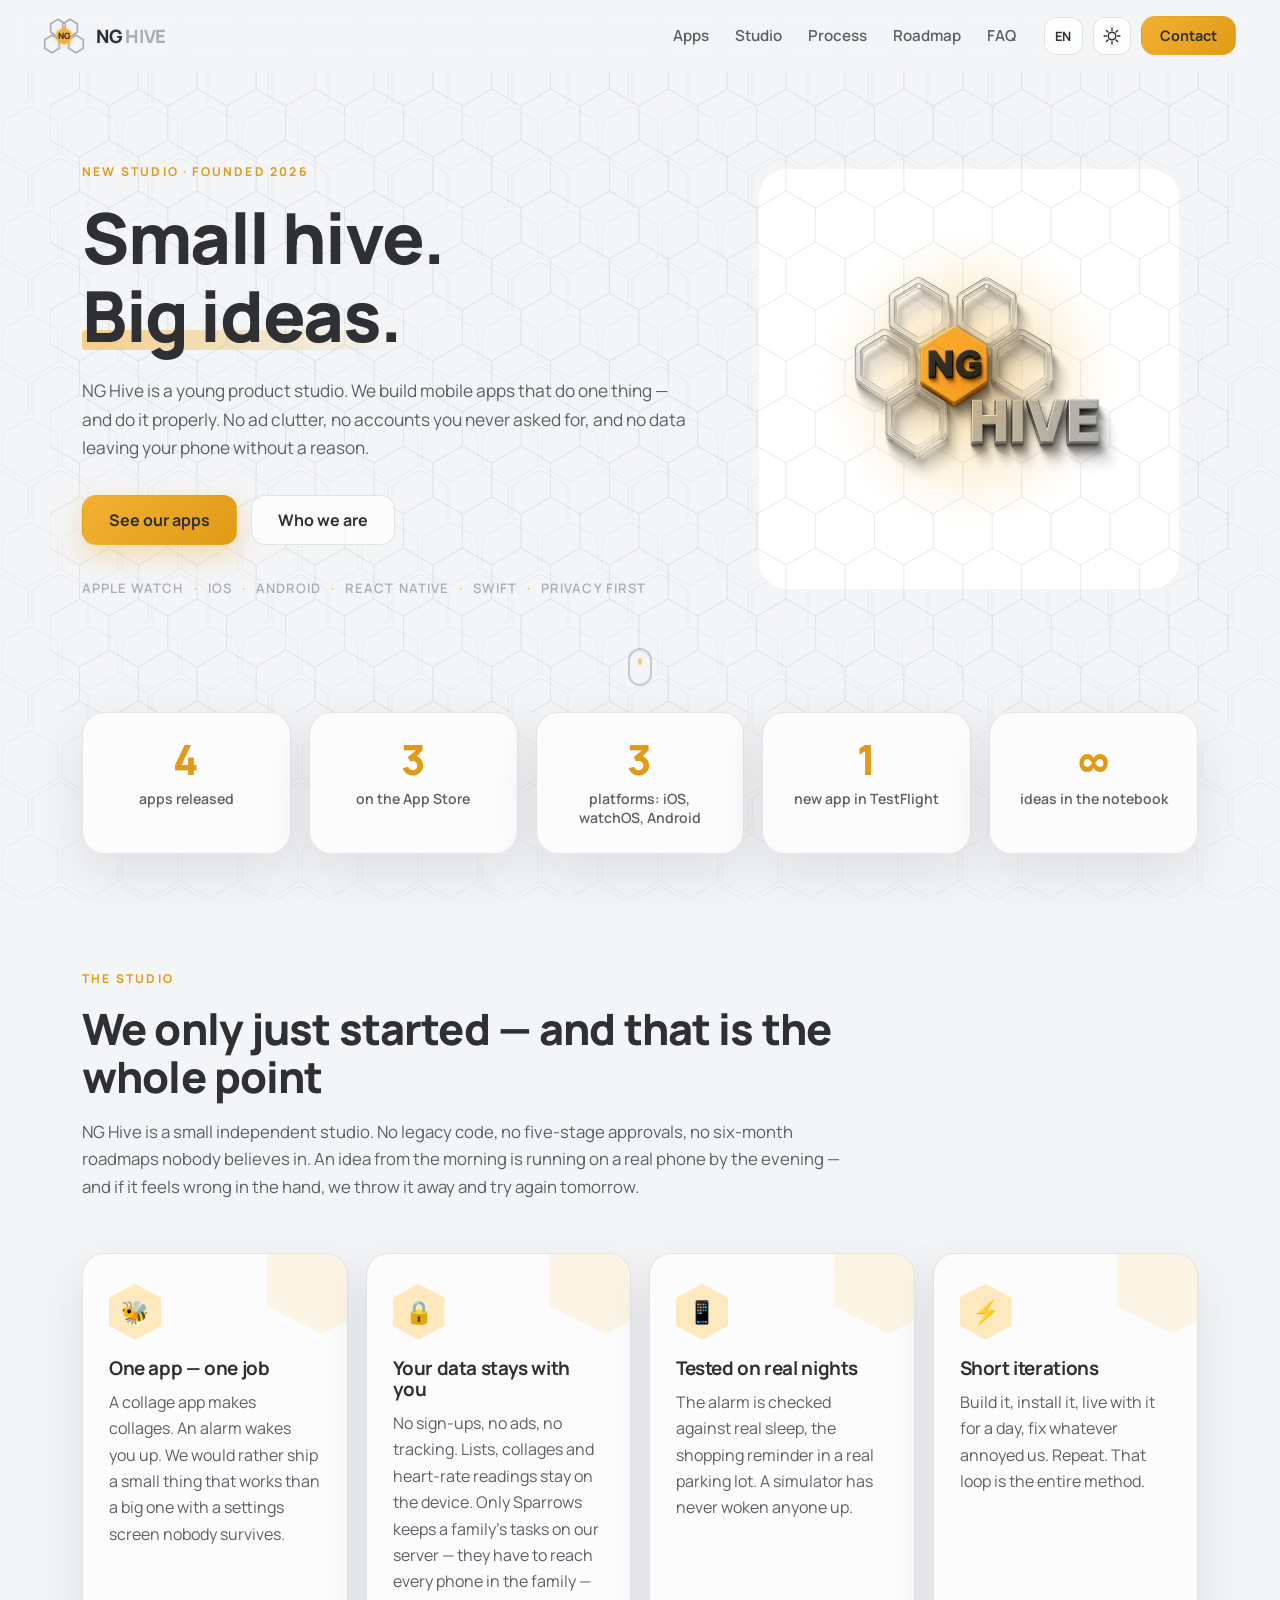
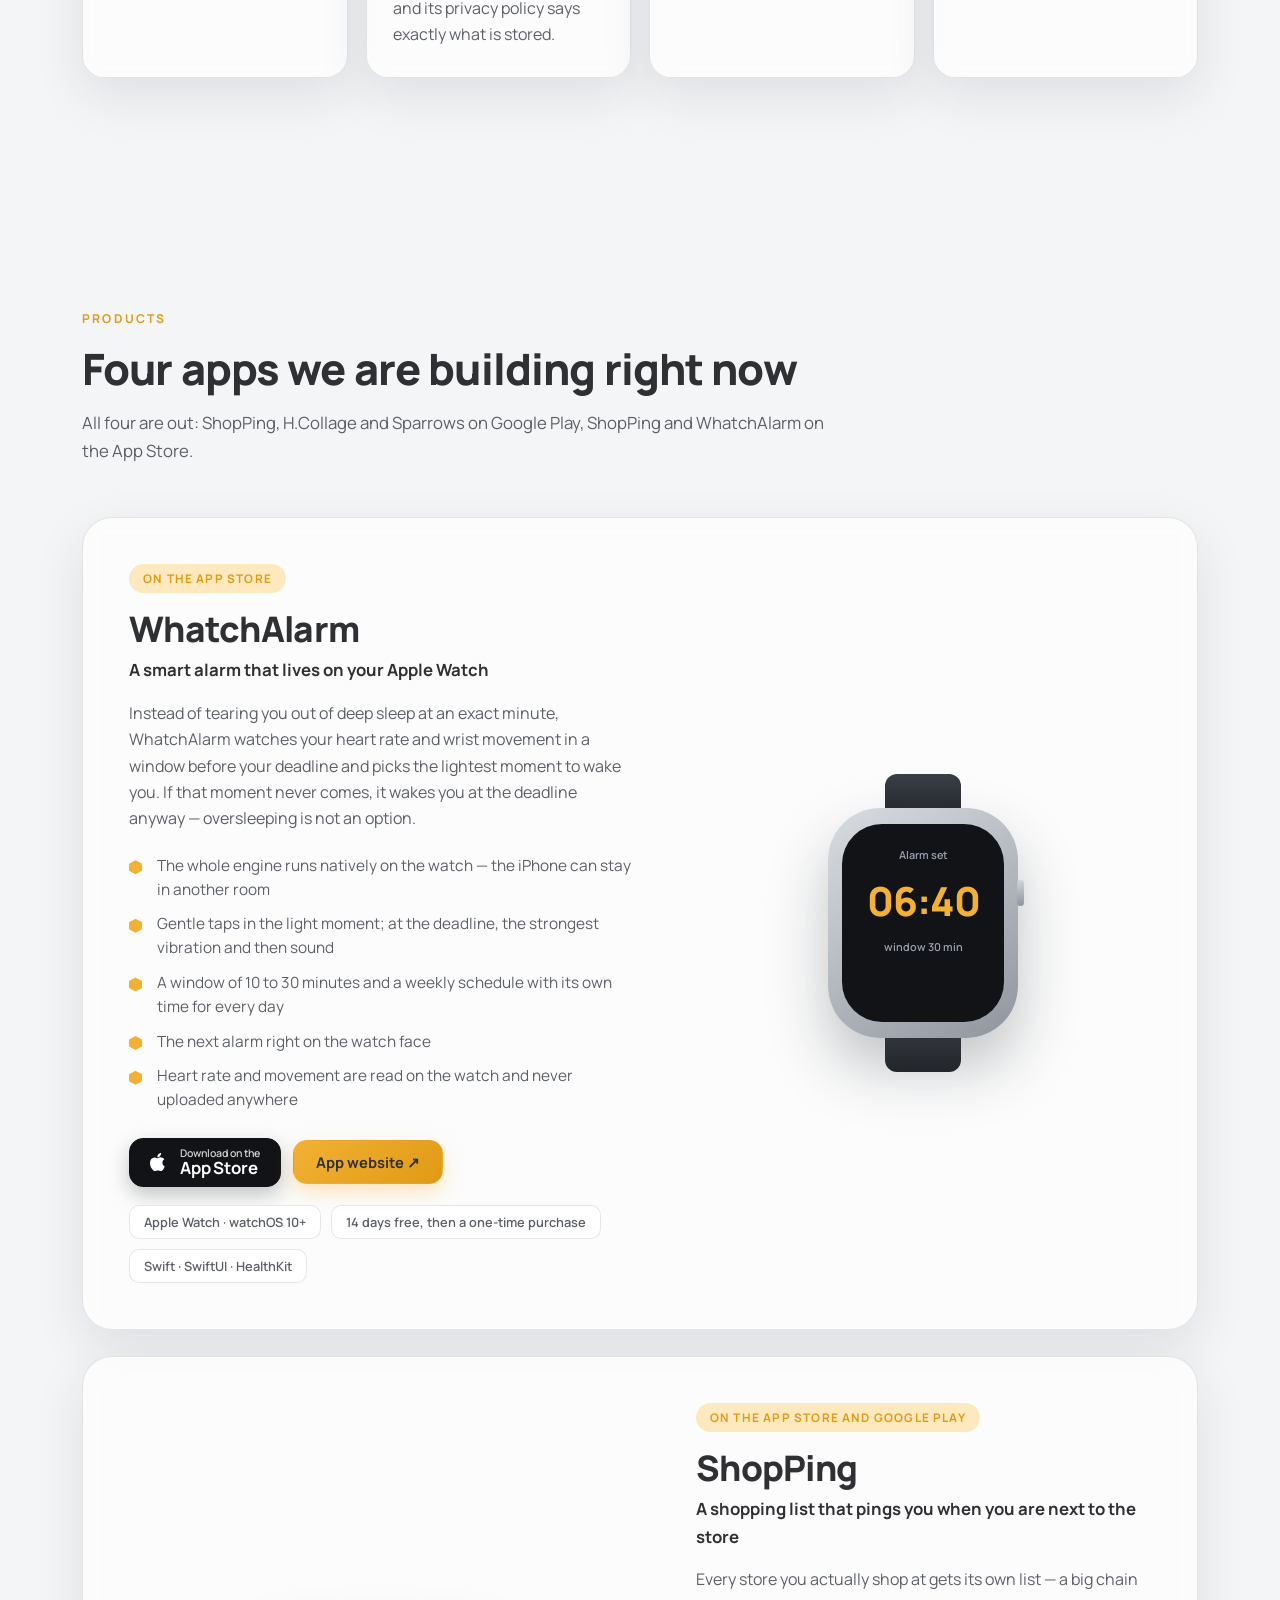
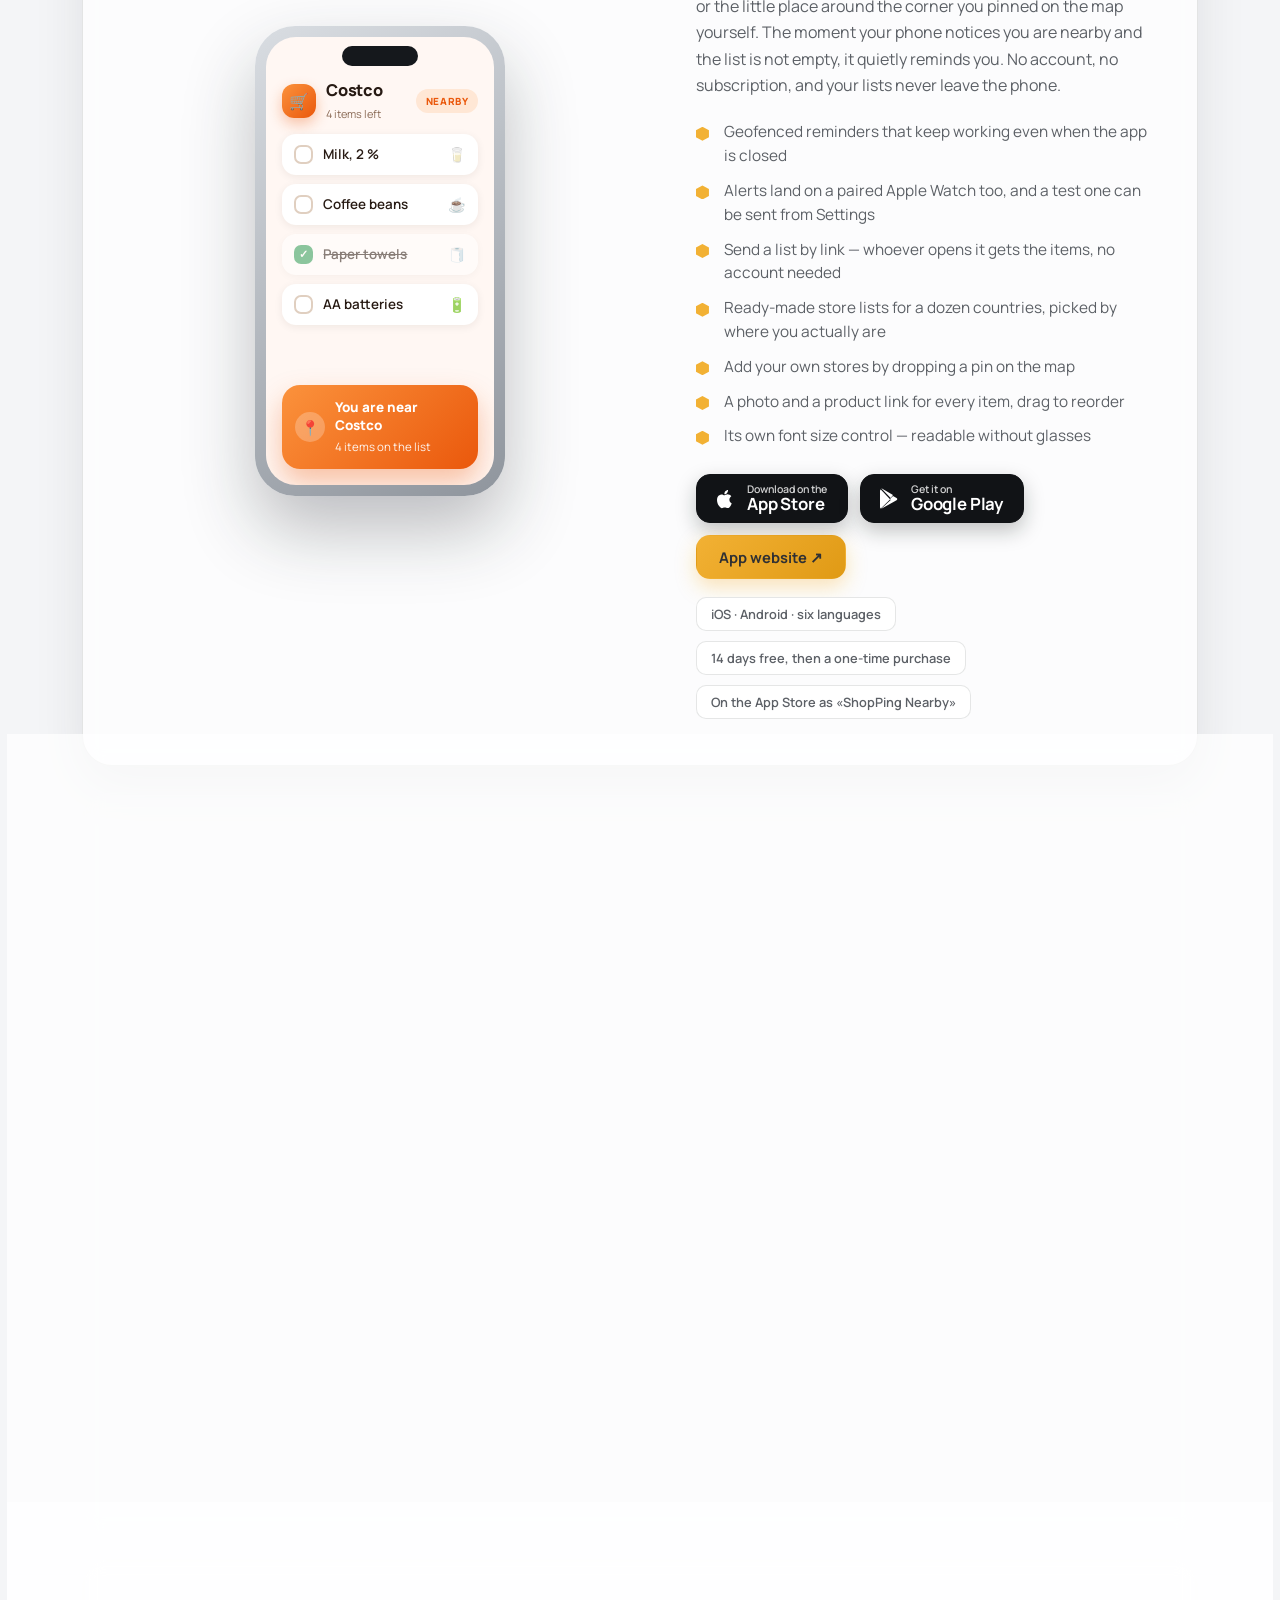
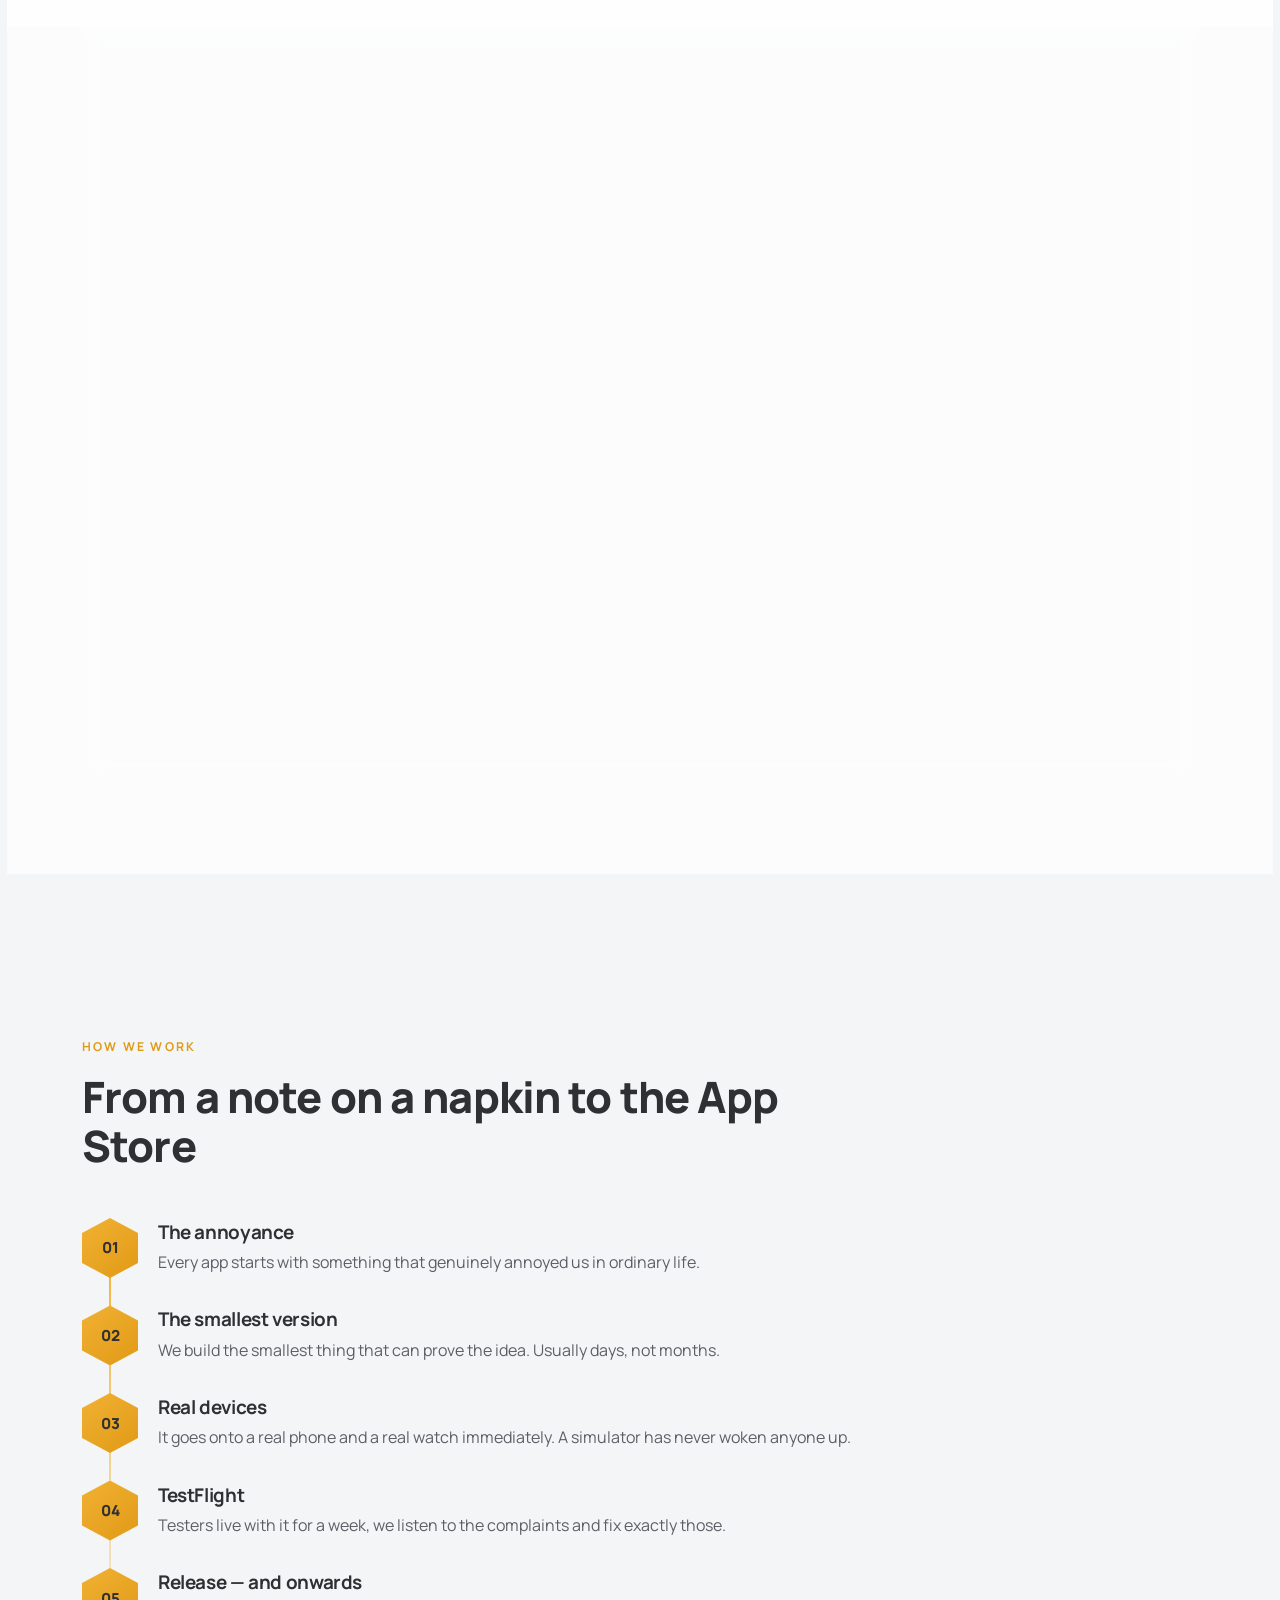
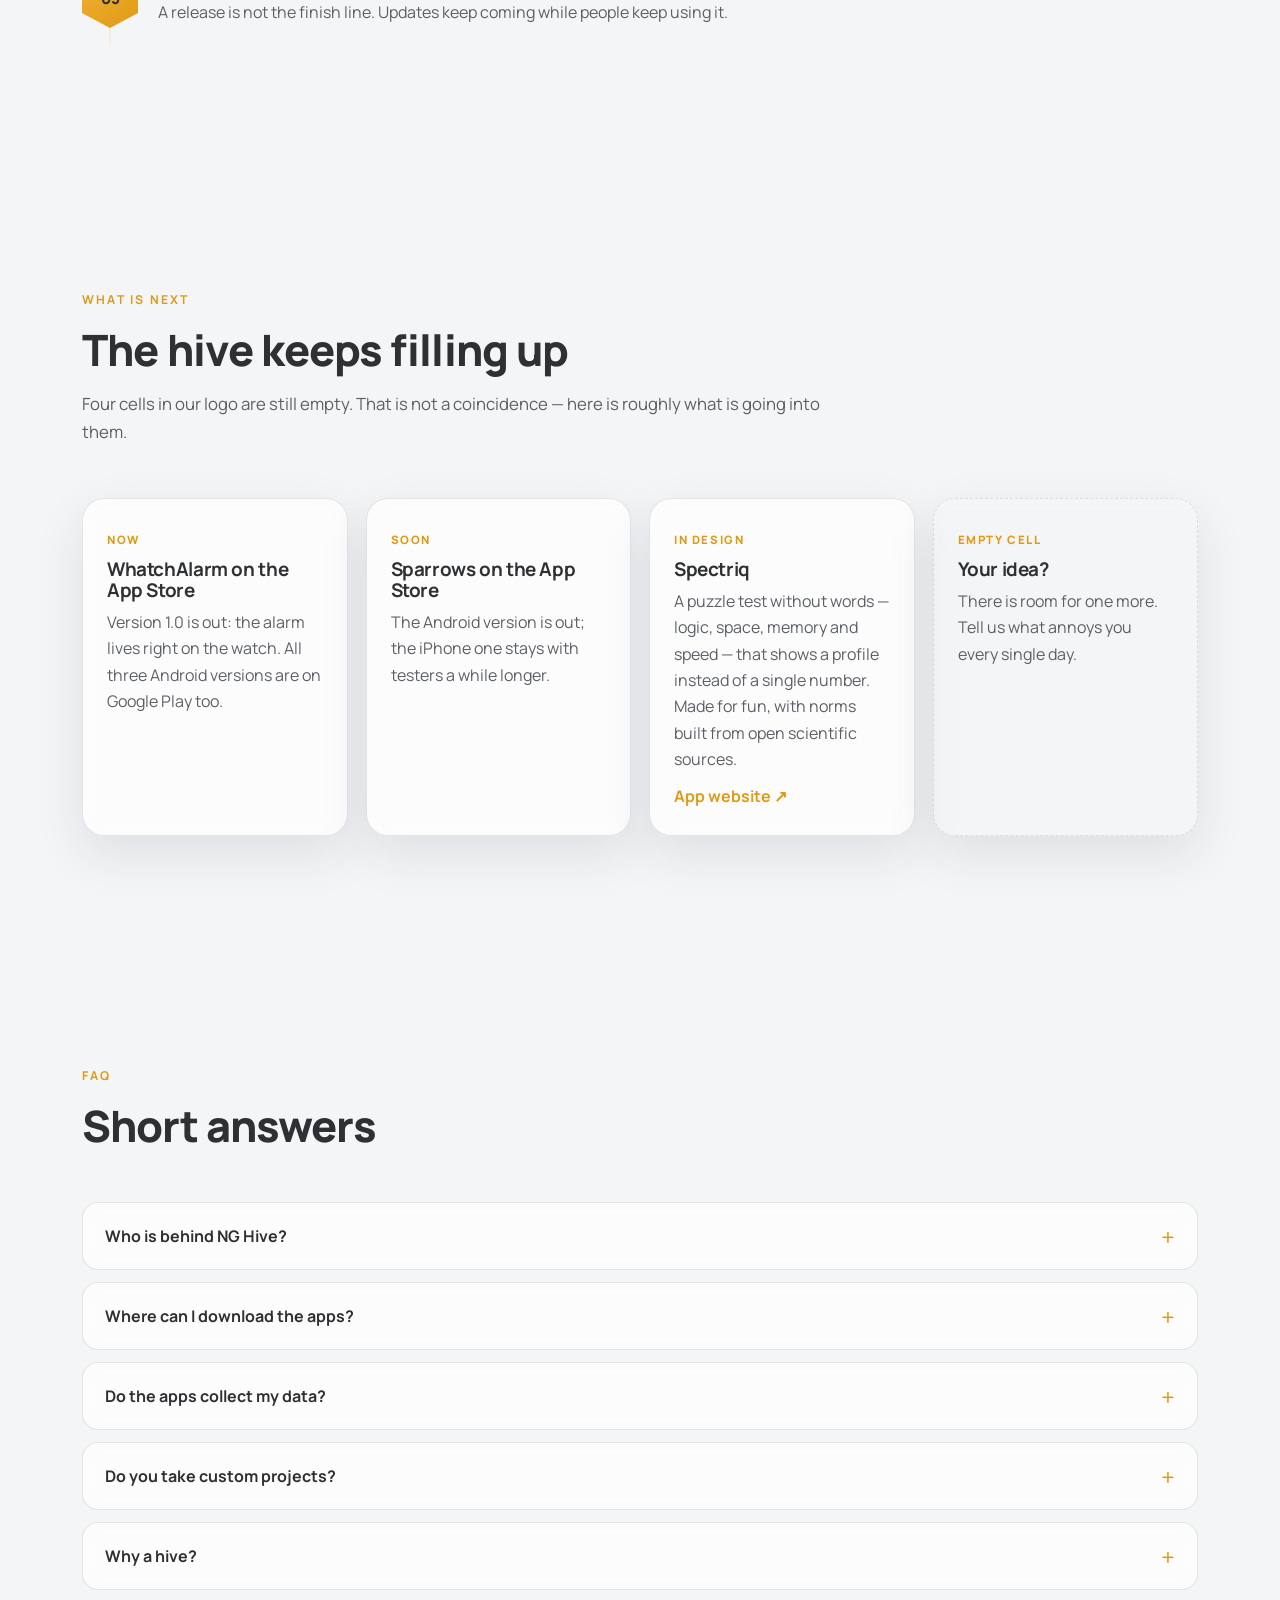
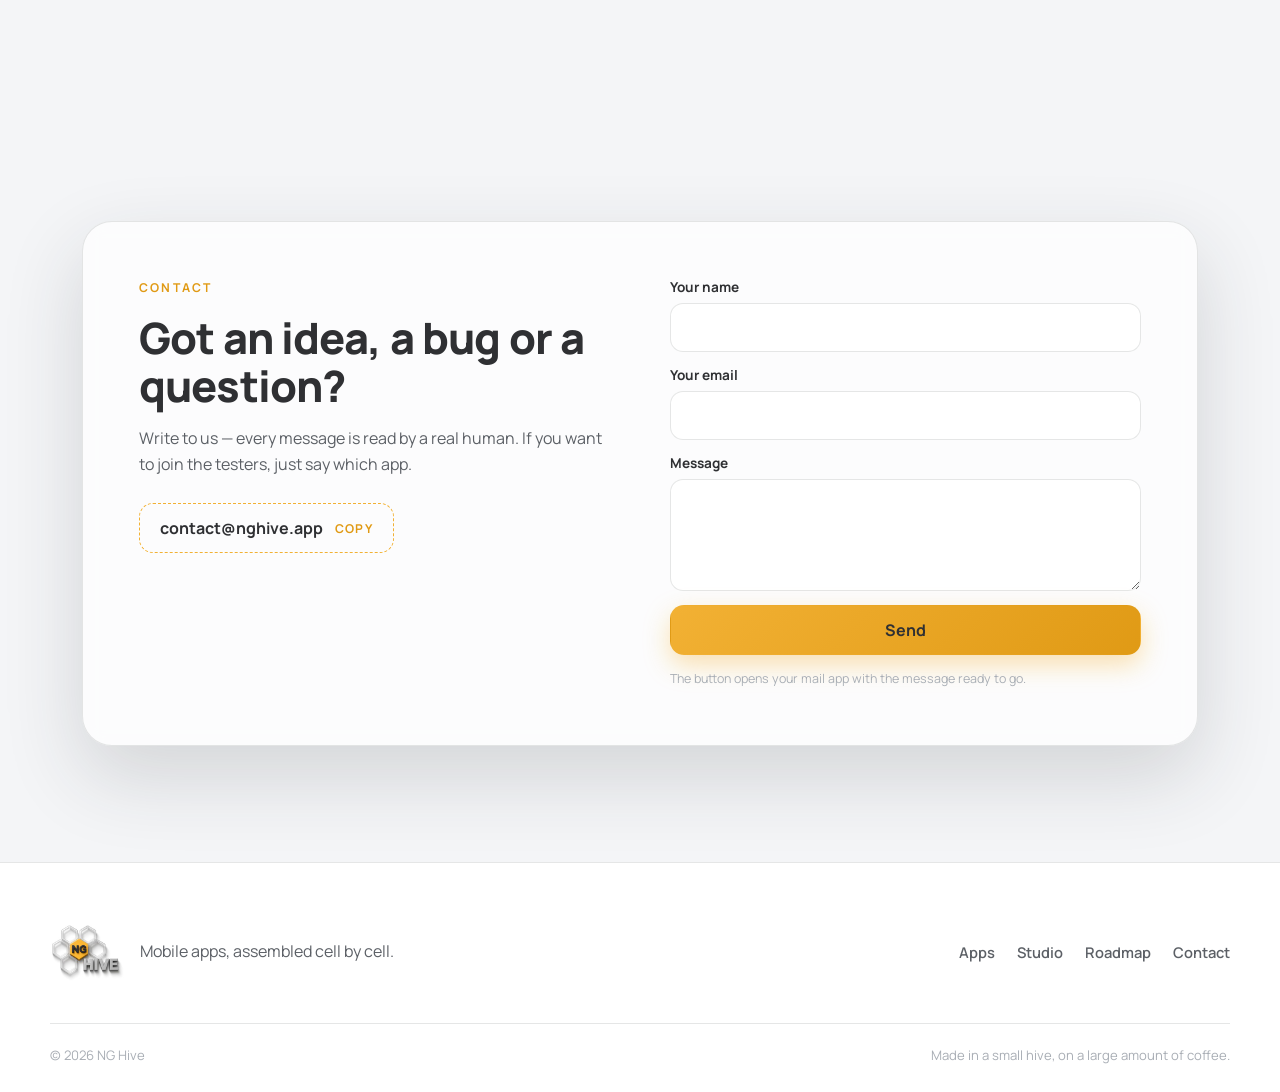
==== commit 1409a1e8: "Count the new app in TestFlight in the stats row Co-Authored-By: Claude Opus 5.5 <noreply@anthropic." ====
--- a/index.html
+++ b/index.html
@@ -105,6 +105,7 @@
     <div class="stat reveal"><b class="count" data-target="4">0</b><span data-en="apps released" data-ru="выпущенных приложения">apps released</span></div>
     <div class="stat reveal"><b class="count" data-target="3">0</b><span data-en="on the App Store" data-ru="в App Store">on the App Store</span></div>
     <div class="stat reveal"><b class="count" data-target="3">0</b><span data-en="platforms: iOS, watchOS, Android" data-ru="платформы: iOS, watchOS, Android">platforms: iOS, watchOS, Android</span></div>
+    <div class="stat reveal"><b class="count" data-target="1">0</b><span data-en="new app in TestFlight" data-ru="новое приложение в TestFlight">new app in TestFlight</span></div>
     <div class="stat reveal"><b>∞</b><span data-en="ideas in the notebook" data-ru="идей в блокноте">ideas in the notebook</span></div>
   </section>
 
--- a/css/styles.css
+++ b/css/styles.css
@@ -181,7 +181,7 @@
 
 /* ─────────── цифры ─────────── */
 .stats{position:relative;z-index:2;max-width:var(--max);margin:0 auto;padding:0 clamp(16px,4vw,32px);
-  display:grid;grid-template-columns:repeat(4,1fr);gap:18px}
+  display:grid;grid-template-columns:repeat(5,1fr);gap:18px}
 .stat{background:var(--card);border:1px solid var(--line);border-radius:var(--radius);
   padding:26px 22px;text-align:center;backdrop-filter:blur(8px);box-shadow:var(--shadow);transition:.3s}
 .stat:hover{transform:translateY(-6px);border-color:var(--honey)}
@@ -457,6 +457,7 @@
   .hero-art{order:-1}
   .hero-art img{width:min(74%,300px)}
   .stats{grid-template-columns:repeat(2,1fr)}
+  .stat:last-child{grid-column:1/-1}
   .app,.app-rev,.contact-card{grid-template-columns:1fr}
   .app-rev .app-art{order:0}
   .app-art{margin-top:8px}
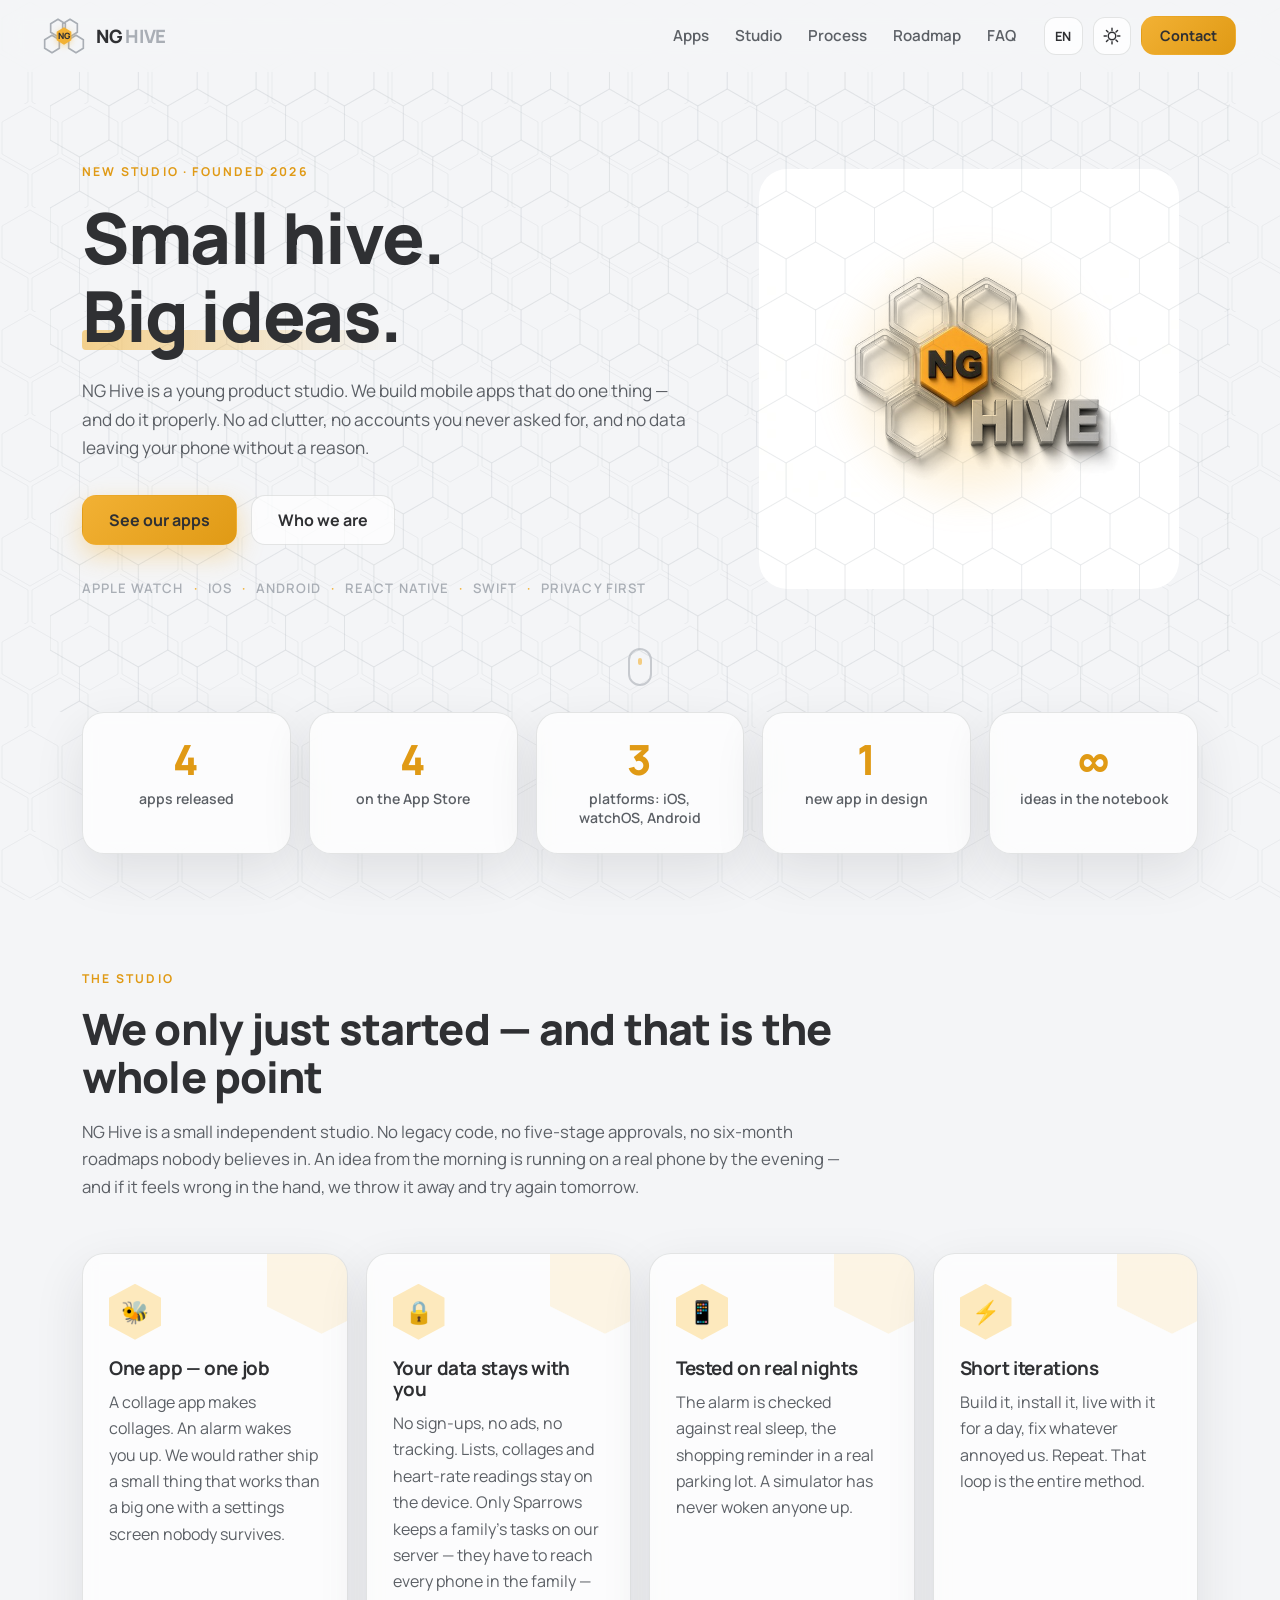
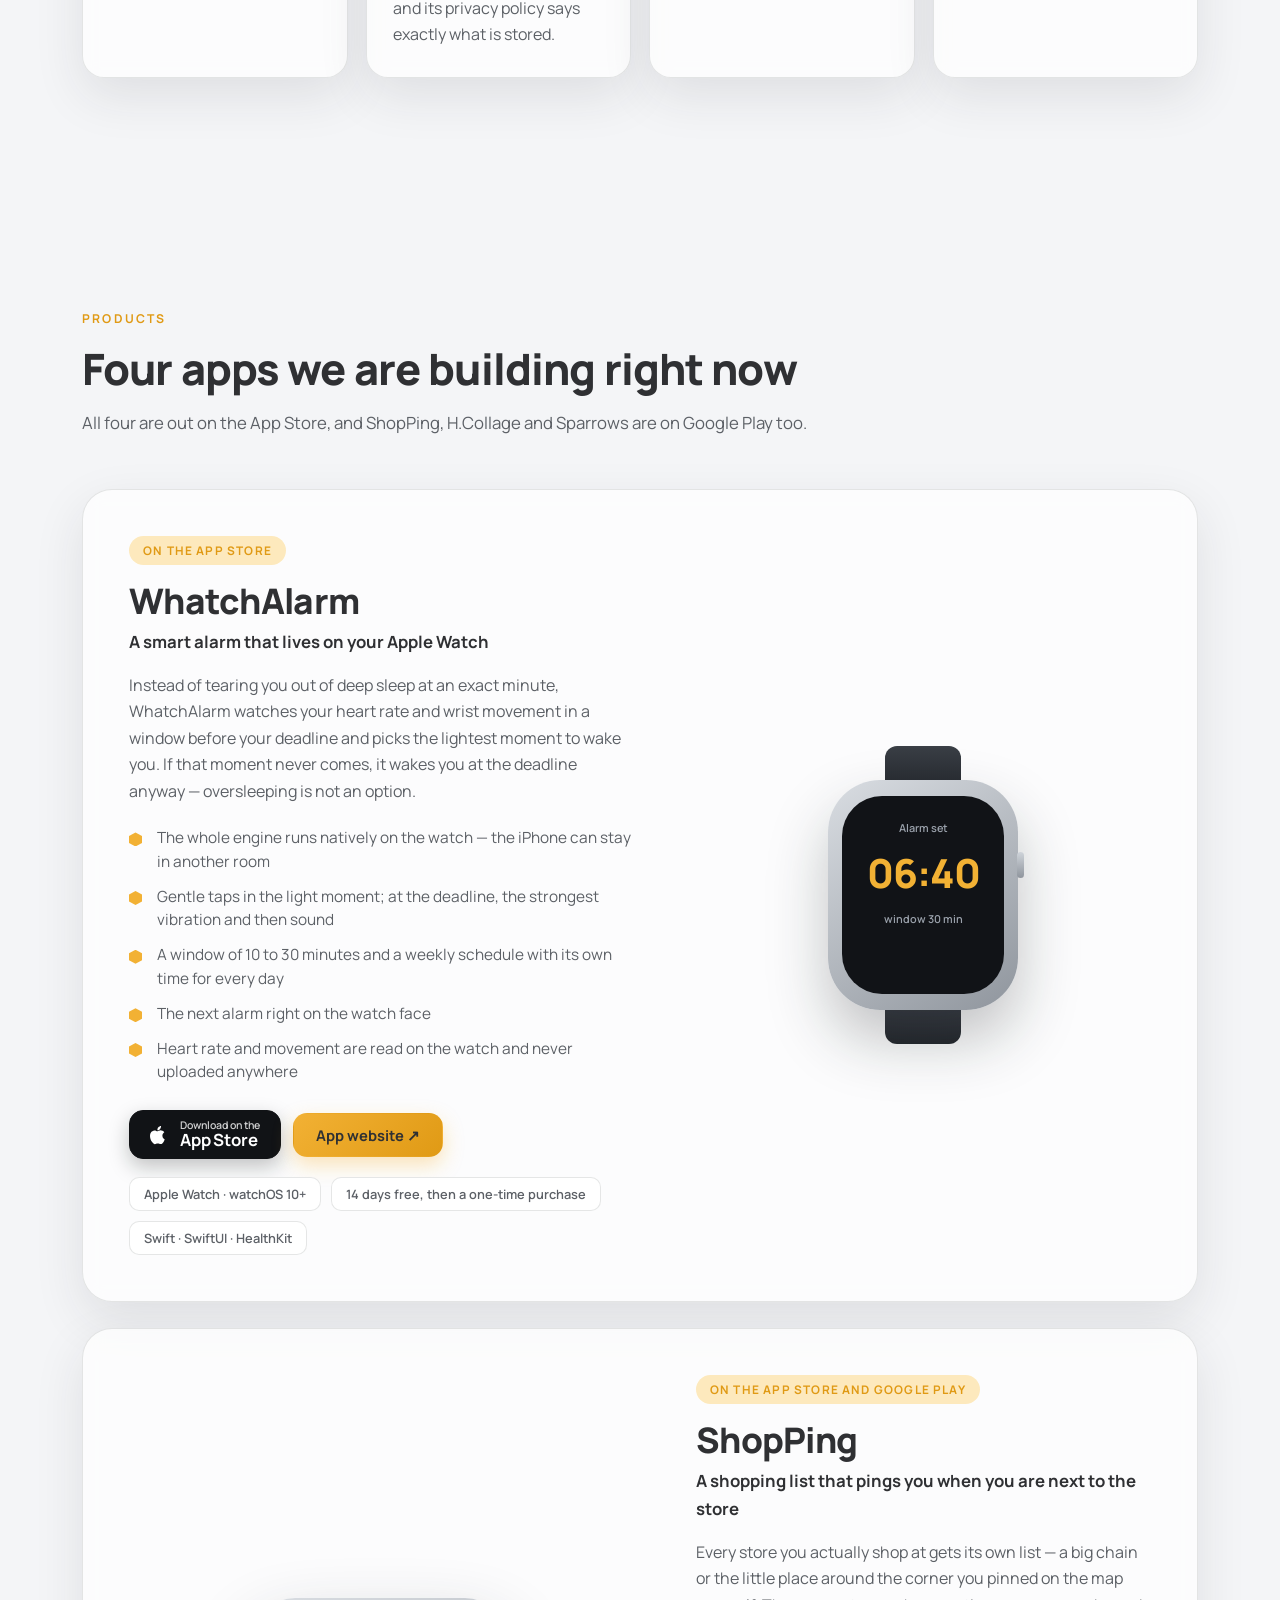
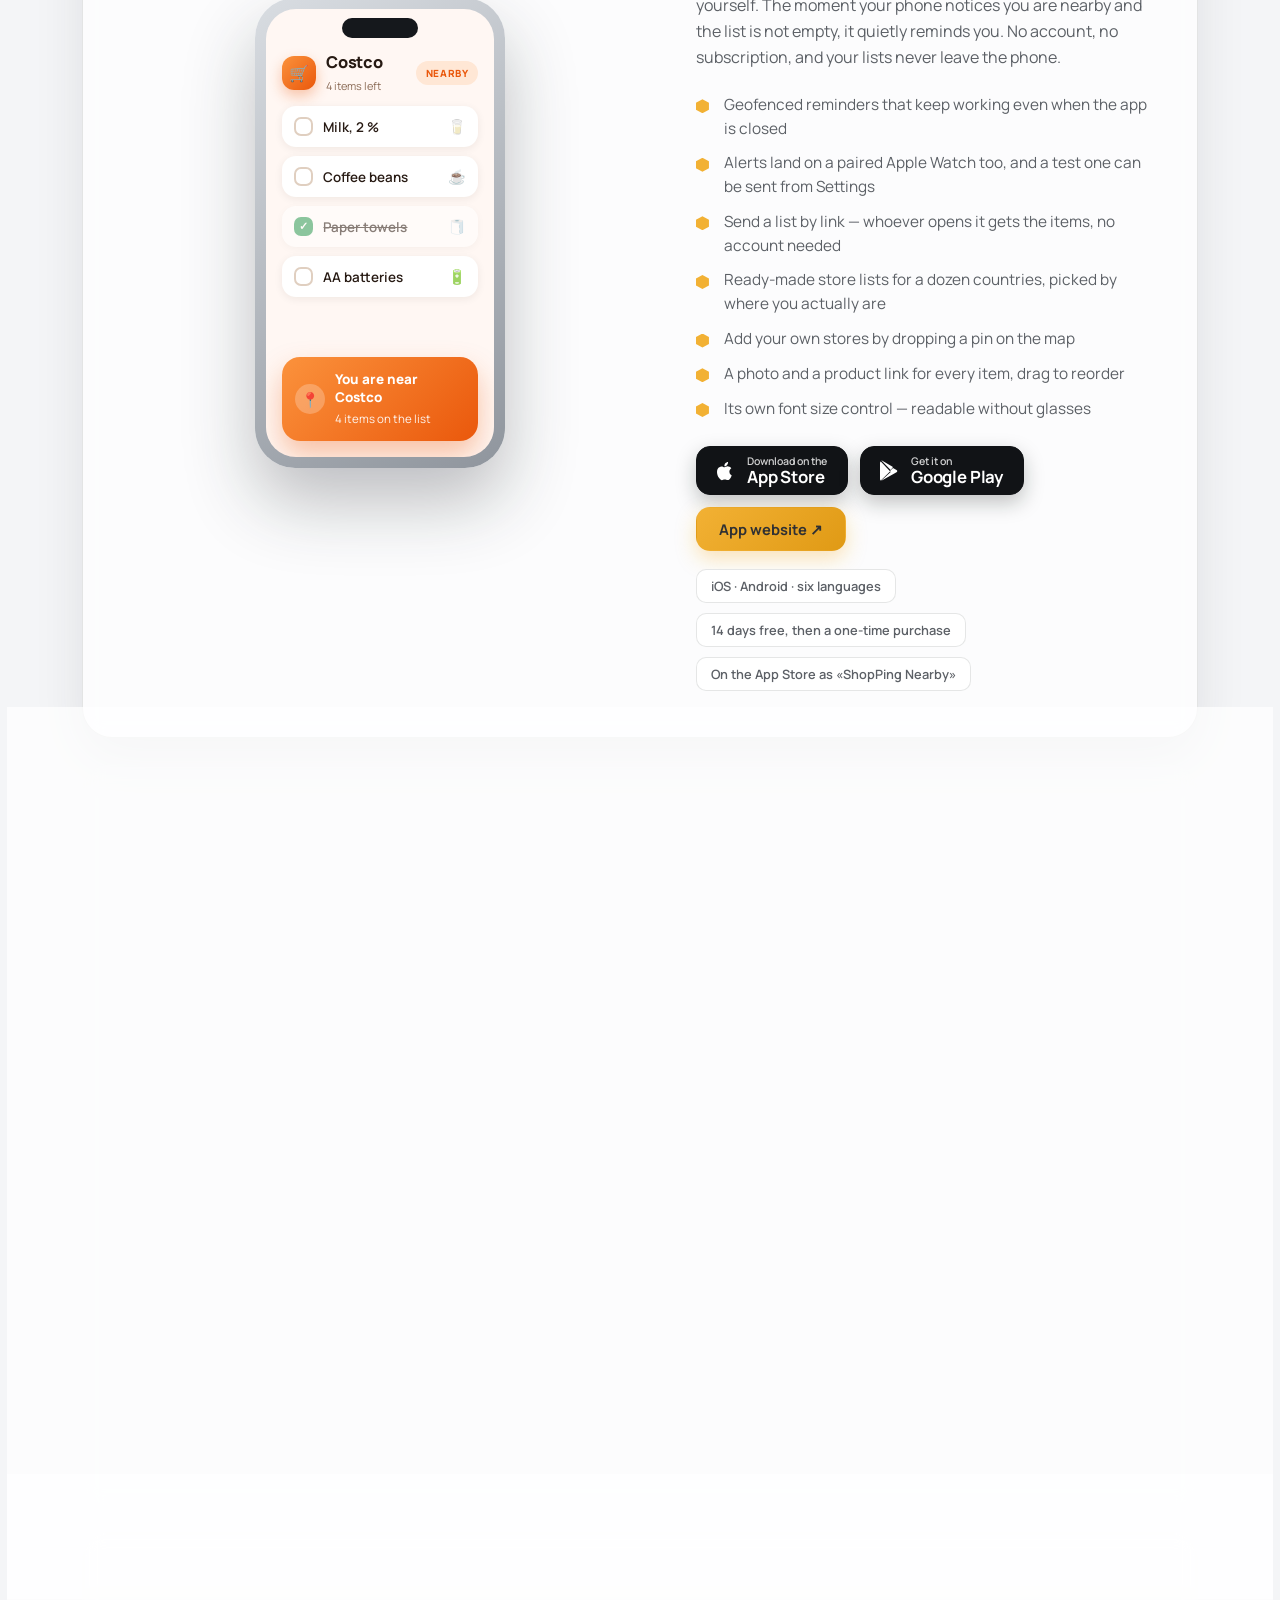
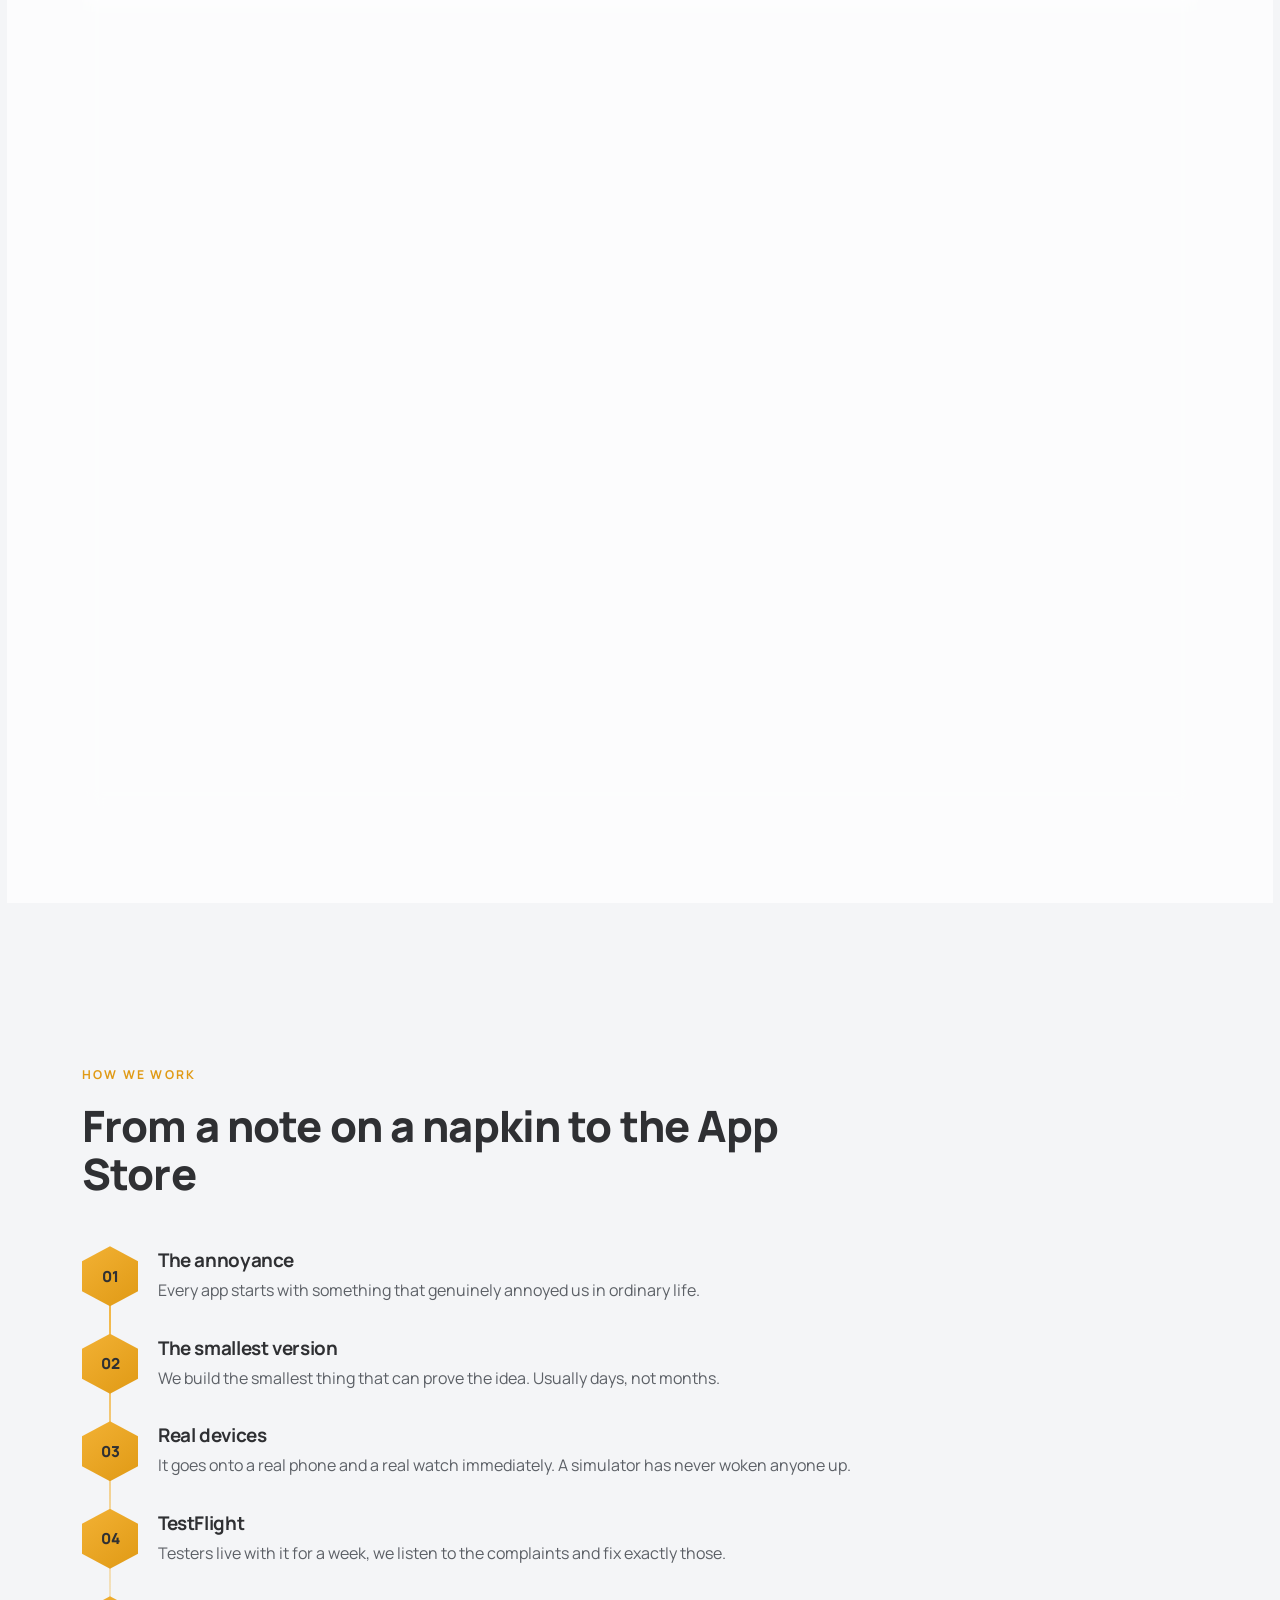
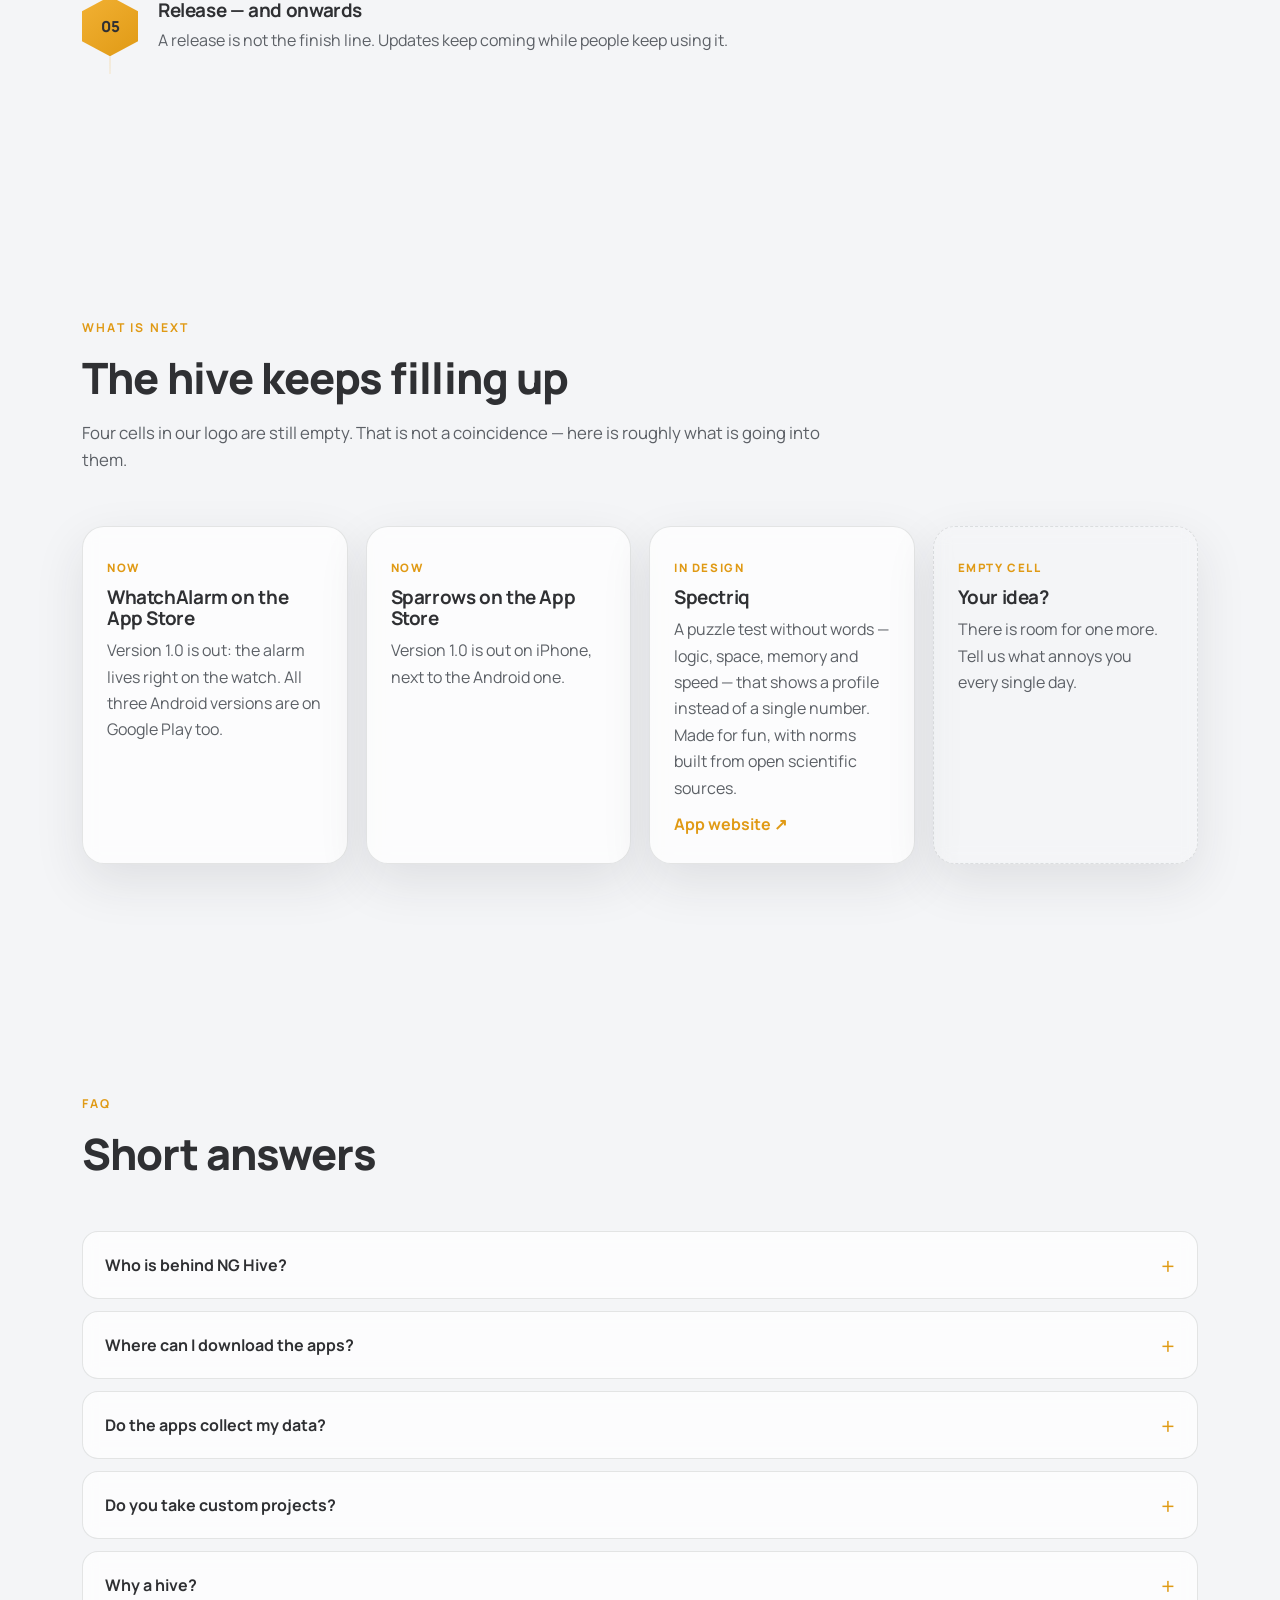
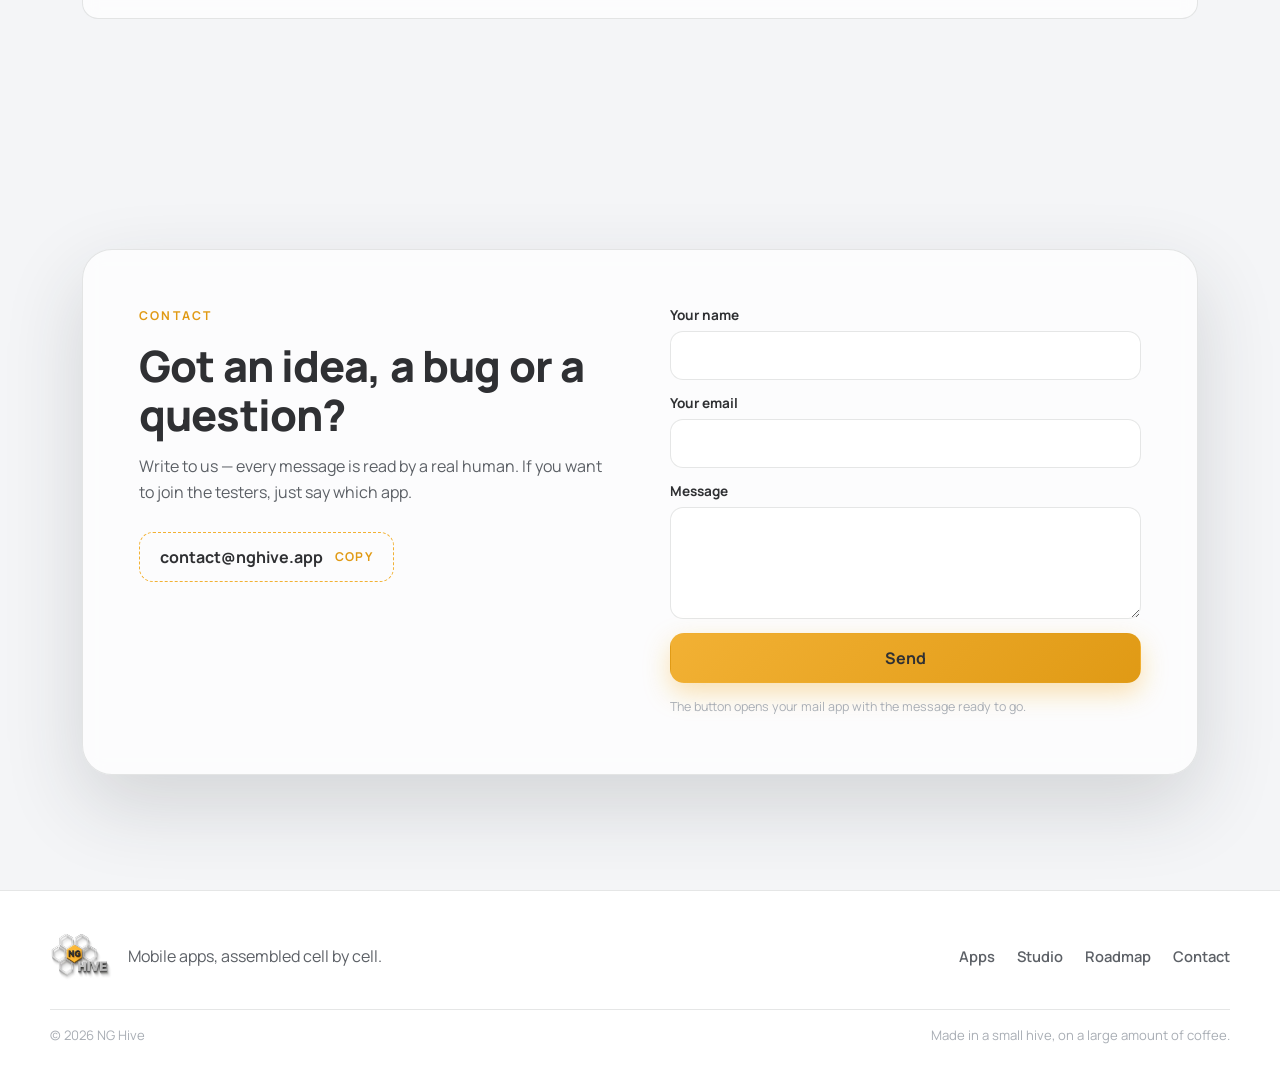
==== commit 9cb40609: "Sparrows is on the App Store: link it, update the counts and texts Co-Authored-By: Claude Sonnet 5.5" ====
--- a/index.html
+++ b/index.html
@@ -103,9 +103,9 @@
   <!-- ══════════ STATS ══════════ -->
   <section class="stats" id="stats">
     <div class="stat reveal"><b class="count" data-target="4">0</b><span data-en="apps released" data-ru="выпущенных приложения">apps released</span></div>
-    <div class="stat reveal"><b class="count" data-target="3">0</b><span data-en="on the App Store" data-ru="в App Store">on the App Store</span></div>
+    <div class="stat reveal"><b class="count" data-target="4">0</b><span data-en="on the App Store" data-ru="в App Store">on the App Store</span></div>
     <div class="stat reveal"><b class="count" data-target="3">0</b><span data-en="platforms: iOS, watchOS, Android" data-ru="платформы: iOS, watchOS, Android">platforms: iOS, watchOS, Android</span></div>
-    <div class="stat reveal"><b class="count" data-target="1">0</b><span data-en="new app in TestFlight" data-ru="новое приложение в TestFlight">new app in TestFlight</span></div>
+    <div class="stat reveal"><b class="count" data-target="1">0</b><span data-en="new app in design" data-ru="новое приложение в проектировании">new app in design</span></div>
     <div class="stat reveal"><b>∞</b><span data-en="ideas in the notebook" data-ru="идей в блокноте">ideas in the notebook</span></div>
   </section>
 
@@ -146,7 +146,7 @@
     <div class="sec-head reveal">
       <p class="eyebrow" data-en="Products" data-ru="Продукты">Products</p>
       <h2 data-en="Four apps we are building right now" data-ru="Четыре приложения, которые мы делаем прямо сейчас">Four apps we are building right now</h2>
-      <p class="lead" data-en="All four are out: ShopPing, H.Collage and Sparrows on Google Play, ShopPing and WhatchAlarm on the App Store." data-ru="Вышли все четыре: ShopPing, H.Collage и Sparrows — в Google Play, ShopPing и WhatchAlarm — в App Store.">All four are out: ShopPing, H.Collage and Sparrows on Google Play, ShopPing and WhatchAlarm on the App Store.</p>
+      <p class="lead" data-en="All four are out on the App Store, and ShopPing, H.Collage and Sparrows are on Google Play too." data-ru="Вышли все четыре — в App Store, а ShopPing, H.Collage и Sparrows есть и в Google Play.">All four are out on the App Store, and ShopPing, H.Collage and Sparrows are on Google Play too.</p>
     </div>
 
     <article class="app reveal" id="whatchalarm">
@@ -286,7 +286,7 @@
 
     <article class="app app-rev reveal" id="sparrows">
       <div class="app-text">
-        <span class="pill pill-store" data-en="On Google Play" data-ru="В Google Play">On Google Play</span>
+        <span class="pill pill-store" data-en="On the App Store and Google Play" data-ru="В App Store и Google Play">On the App Store and Google Play</span>
         <h3>Sparrows</h3>
         <p class="app-tag" data-en="Family tasks that actually get done" data-ru="Семейные задания, которые доходят до конца">Family tasks that actually get done</p>
         <p data-en="Parents and children give each other tasks, and the app keeps reminding whoever has to do it until the job is finished. A photo proves it, a parent accepts it, and points turn into rewards the family invented itself." data-ru="Родители и дети дают друг другу задания, а приложение напоминает тому, кому делать, пока дело не закончено. Фото подтверждает, родитель принимает, а баллы превращаются в награды, которые семья придумала сама.">Parents and children give each other tasks, and the app keeps reminding whoever has to do it until the job is finished. A photo proves it, a parent accepts it, and points turn into rewards the family invented itself.</p>
@@ -299,6 +299,10 @@
           <li data-en="No sign-up: your profile comes back on a new phone through Apple or Google" data-ru="Без регистрации: профиль возвращается на новый телефон через Apple или Google">No sign-up: your profile comes back on a new phone through Apple or Google</li>
         </ul>
         <div class="app-links">
+          <a class="btn btn-store" href="https://apps.apple.com/us/app/sparrows-family-tasks/id6815424290" target="_blank" rel="noopener">
+            <svg viewBox="0 0 24 24" aria-hidden="true"><path d="M16.37 12.64c-.02-2.3 1.88-3.4 1.96-3.46-1.07-1.56-2.73-1.78-3.32-1.8-1.41-.14-2.76.83-3.47.83-.72 0-1.82-.81-2.99-.79-1.54.02-2.96.9-3.75 2.27-1.6 2.78-.41 6.89 1.15 9.14.76 1.1 1.67 2.34 2.86 2.3 1.15-.05 1.58-.74 2.97-.74 1.38 0 1.77.74 2.98.72 1.23-.02 2.01-1.12 2.76-2.23.87-1.28 1.23-2.52 1.25-2.58-.03-.01-2.4-.92-2.4-3.66zM14.1 5.9c.63-.77 1.06-1.83.94-2.9-.91.04-2.02.61-2.67 1.37-.58.67-1.09 1.76-.96 2.8 1.02.08 2.06-.52 2.69-1.27z"/></svg>
+            <span><small data-en="Download on the" data-ru="Скачать в">Download on the</small><b>App Store</b></span>
+          </a>
           <a class="btn btn-store" href="https://play.google.com/store/apps/details?id=app.nghive.sparrows" target="_blank" rel="noopener">
             <svg viewBox="0 0 24 24" aria-hidden="true"><path d="M3.6 2.6c-.4.4-.6.9-.6 1.5v15.8c0 .6.2 1.1.6 1.5l.2.1L13 12.4v-.2L3.8 2.5l-.2.1zM16 15.3l-3-3v-.2l3-3 3.5 2c1 .6 1 1.6 0 2.2l-3.5 2zM4.4 21.5 13.7 13l2.3 2.3-10.8 6c-.3.2-.7.3-1 .2l.2 0zM13.7 11l-9.3-9.4c.3-.1.6 0 .9.2L16 8l-2.3 3z"/></svg>
             <span><small data-en="Get it on" data-ru="Доступно в">Get it on</small><b>Google Play</b></span>
@@ -365,7 +369,7 @@
     </div>
     <div class="road-grid">
       <div class="road reveal"><span data-en="Now" data-ru="Сейчас">Now</span><h3 data-en="WhatchAlarm on the App Store" data-ru="WhatchAlarm в App Store">WhatchAlarm on the App Store</h3><p data-en="Version 1.0 is out: the alarm lives right on the watch. All three Android versions are on Google Play too." data-ru="Версия 1.0 вышла: будильник живёт прямо на часах. А три версии для Android уже в Google Play.">Version 1.0 is out: the alarm lives right on the watch. All three Android versions are on Google Play too.</p></div>
-      <div class="road reveal"><span data-en="Soon" data-ru="Скоро">Soon</span><h3 data-en="Sparrows on the App Store" data-ru="Sparrows в App Store">Sparrows on the App Store</h3><p data-en="The Android version is out; the iPhone one stays with testers a while longer." data-ru="Версия для Android вышла, а iPhone-версия ещё побудет у тестировщиков.">The Android version is out; the iPhone one stays with testers a while longer.</p></div>
+      <div class="road reveal"><span data-en="Now" data-ru="Сейчас">Now</span><h3 data-en="Sparrows on the App Store" data-ru="Sparrows в App Store">Sparrows on the App Store</h3><p data-en="Version 1.0 is out on iPhone, next to the Android one." data-ru="Версия 1.0 вышла на iPhone — рядом с версией для Android.">Version 1.0 is out on iPhone, next to the Android one.</p></div>
       <div class="road reveal"><span data-en="In design" data-ru="Проектируется">In design</span><h3>Spectriq</h3><p data-en="A puzzle test without words — logic, space, memory and speed — that shows a profile instead of a single number. Made for fun, with norms built from open scientific sources." data-ru="Тест из головоломок без слов — логика, пространство, память и скорость, — который показывает профиль, а не одно число. Для развлечения, а нормы собраны из открытых научных источников.">A puzzle test without words — logic, space, memory and speed — that shows a profile instead of a single number. Made for fun, with norms built from open scientific sources.</p><a class="road-link" href="https://spectriq.nghive.app/" target="_blank" rel="noopener" data-en="App website ↗" data-ru="Сайт приложения ↗">App website ↗</a></div>
       <div class="road reveal road-empty"><span data-en="Empty cell" data-ru="Пустая сота">Empty cell</span><h3 data-en="Your idea?" data-ru="Ваша идея?">Your idea?</h3><p data-en="There is room for one more. Tell us what annoys you every single day." data-ru="У нас есть место ещё для одной. Расскажите, что раздражает вас каждый день.">There is room for one more. Tell us what annoys you every single day.</p></div>
     </div>
@@ -381,7 +385,7 @@
       <details class="reveal"><summary data-en="Who is behind NG Hive?" data-ru="Кто стоит за NG Hive?">Who is behind NG Hive?</summary>
         <p data-en="An independent development studio registered in the United States. The team is small and contact is direct — you write to us, and we answer ourselves, not a support bot." data-ru="Независимая студия разработки, зарегистрированная в США. Команда маленькая, связь прямая — вы пишете нам, отвечаем мы сами, а не бот поддержки.">An independent development studio registered in the United States. The team is small and contact is direct — you write to us, and we answer ourselves, not a support bot.</p></details>
       <details class="reveal"><summary data-en="Where can I download the apps?" data-ru="Где скачать приложения?">Where can I download the apps?</summary>
-        <p data-en="ShopPing, H.Collage and Sparrows for Android are on Google Play. On the App Store you will find ShopPing — search for «ShopPing Nearby» — and H.Collage for iPhone, and WhatchAlarm for Apple Watch. Only Sparrows for iPhone is still with testers: write to us and we will send a TestFlight invite." data-ru="ShopPing, H.Collage и Sparrows для Android — в Google Play. В App Store — ShopPing, ищите «ShopPing Nearby», и H.Collage для iPhone, а также WhatchAlarm для Apple Watch. У тестировщиков остался только Sparrows для iPhone: напишите нам — пришлём приглашение в TestFlight.">ShopPing, H.Collage and Sparrows for Android are on Google Play. On the App Store you will find ShopPing — search for «ShopPing Nearby» — and H.Collage for iPhone, and WhatchAlarm for Apple Watch. Only Sparrows for iPhone is still with testers: write to us and we will send a TestFlight invite.</p></details>
+        <p data-en="ShopPing, H.Collage and Sparrows are on the App Store for iPhone and on Google Play for Android — ShopPing is listed as «ShopPing Nearby». WhatchAlarm for Apple Watch is on the App Store." data-ru="ShopPing, H.Collage и Sparrows — в App Store для iPhone и в Google Play для Android; ShopPing в магазине называется «ShopPing Nearby». WhatchAlarm для Apple Watch — в App Store.">ShopPing, H.Collage and Sparrows are on the App Store for iPhone and on Google Play for Android — ShopPing is listed as «ShopPing Nearby». WhatchAlarm for Apple Watch is on the App Store.</p></details>
       <details class="reveal"><summary data-en="Do the apps collect my data?" data-ru="Приложения собирают мои данные?">Do the apps collect my data?</summary>
         <p data-en="Nothing for ads or analytics, and none of the apps asks you to sign up. Lists, collages and health readings stay on the device; store search uses map services without any personal identifiers. Sparrows is the exception by design: a family&#39;s tasks have to reach every phone in it, so they are kept on our server — its privacy policy lists exactly what is stored and who can see it." data-ru="Для рекламы и аналитики — ничего, и ни одно приложение не просит регистрироваться. Списки, коллажи и показатели здоровья остаются на устройстве; поиск магазинов использует картографические сервисы без персональных идентификаторов. Sparrows — исключение по замыслу: задания семьи должны доходить до каждого её телефона, поэтому они хранятся на нашем сервере, а его политика конфиденциальности точно перечисляет, что хранится и кто это видит.">Nothing for ads or analytics, and none of the apps asks you to sign up. Lists, collages and health readings stay on the device; store search uses map services without any personal identifiers. Sparrows is the exception by design: a family&#39;s tasks have to reach every phone in it, so they are kept on our server — its privacy policy lists exactly what is stored and who can see it.</p></details>
       <details class="reveal"><summary data-en="Do you take custom projects?" data-ru="Делаете ли вы приложения на заказ?">Do you take custom projects?</summary>
--- a/css/styles.css
+++ b/css/styles.css
@@ -413,16 +413,16 @@
 
 /* ─────────── подвал ─────────── */
 .site-footer{position:relative;z-index:2;border-top:1px solid var(--line);
-  padding:52px clamp(16px,4vw,32px) 28px;background:var(--bg-2)}
+  padding:34px clamp(16px,4vw,32px) 22px;background:var(--bg-2)}
 .foot-top,.foot-bot{max-width:var(--max);margin:0 auto;display:flex;flex-wrap:wrap;gap:24px;
   align-items:center;justify-content:space-between}
-.foot-brand{display:flex;align-items:center;gap:16px;max-width:420px}
-.foot-brand img{width:74px;border-radius:14px;mix-blend-mode:multiply}
+.foot-brand{display:flex;align-items:center;gap:16px;max-width:min(100%,640px)}
+.foot-brand img{width:62px;border-radius:14px;mix-blend-mode:multiply}
 html[data-theme="dark"] .foot-brand img{mix-blend-mode:normal;background:#fff}
 .foot-nav{display:flex;gap:22px;font-weight:600;font-size:.92rem;flex-wrap:wrap}
 .foot-nav a{color:var(--ink-2);transition:color .25s}
 .foot-nav a:hover{color:var(--honey-deep)}
-.foot-bot{margin-top:34px;padding-top:22px;border-top:1px solid var(--line);
+.foot-bot{margin-top:22px;padding-top:16px;border-top:1px solid var(--line);
   font-size:.82rem;color:var(--steel)}
 
 /* ─────────── кнопка наверх и пчела ─────────── */
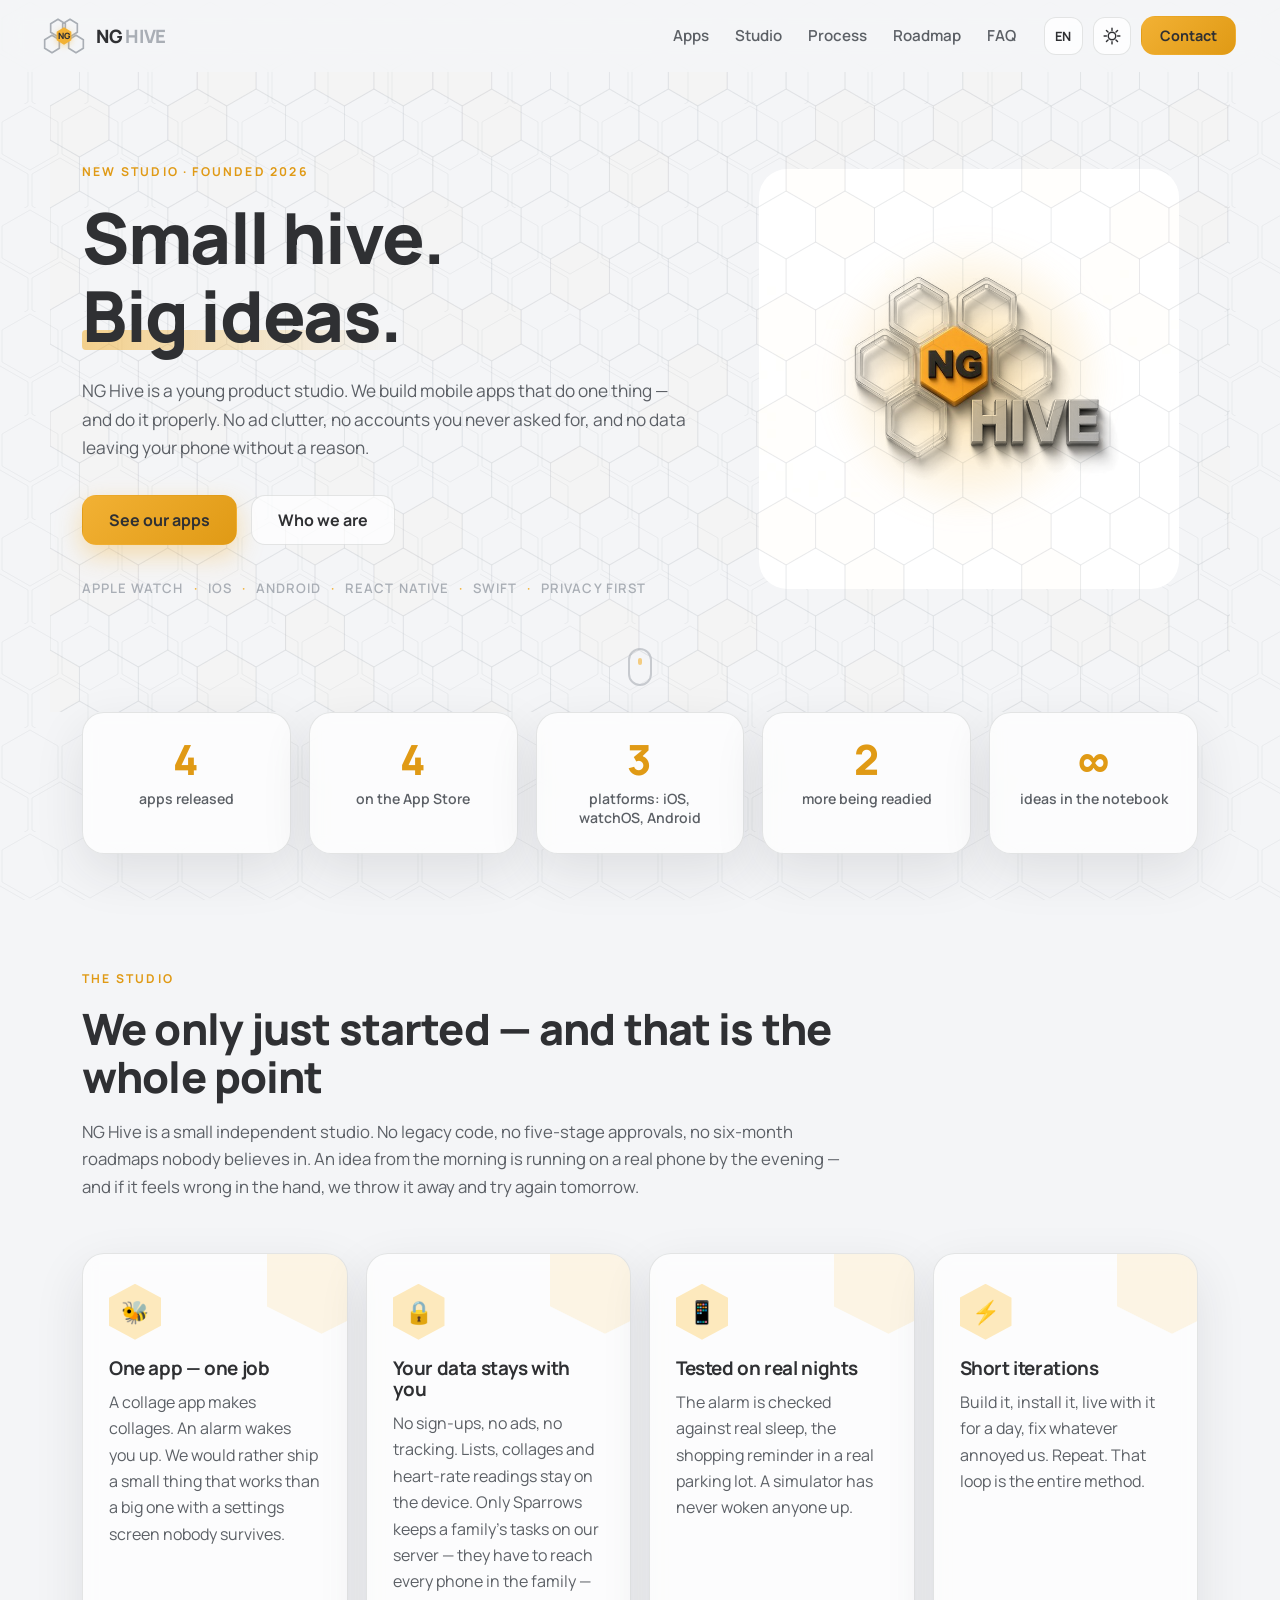
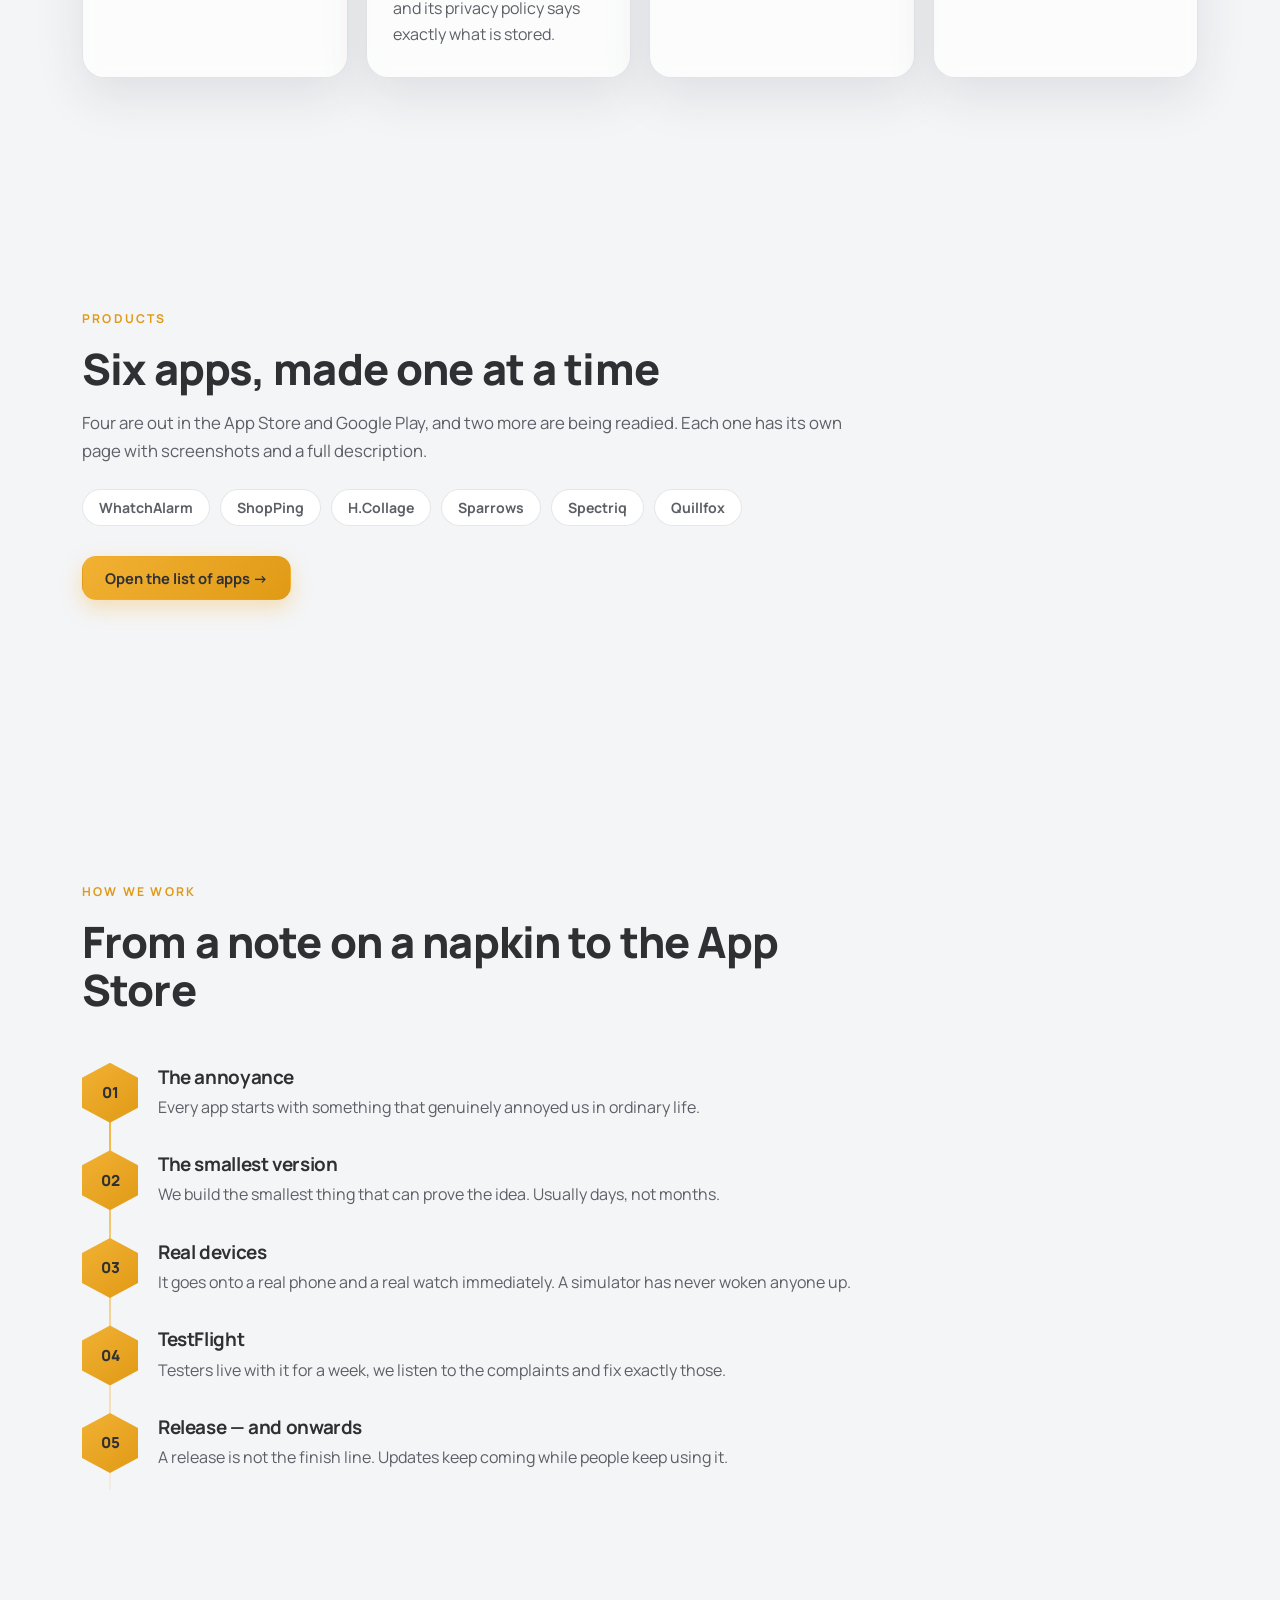
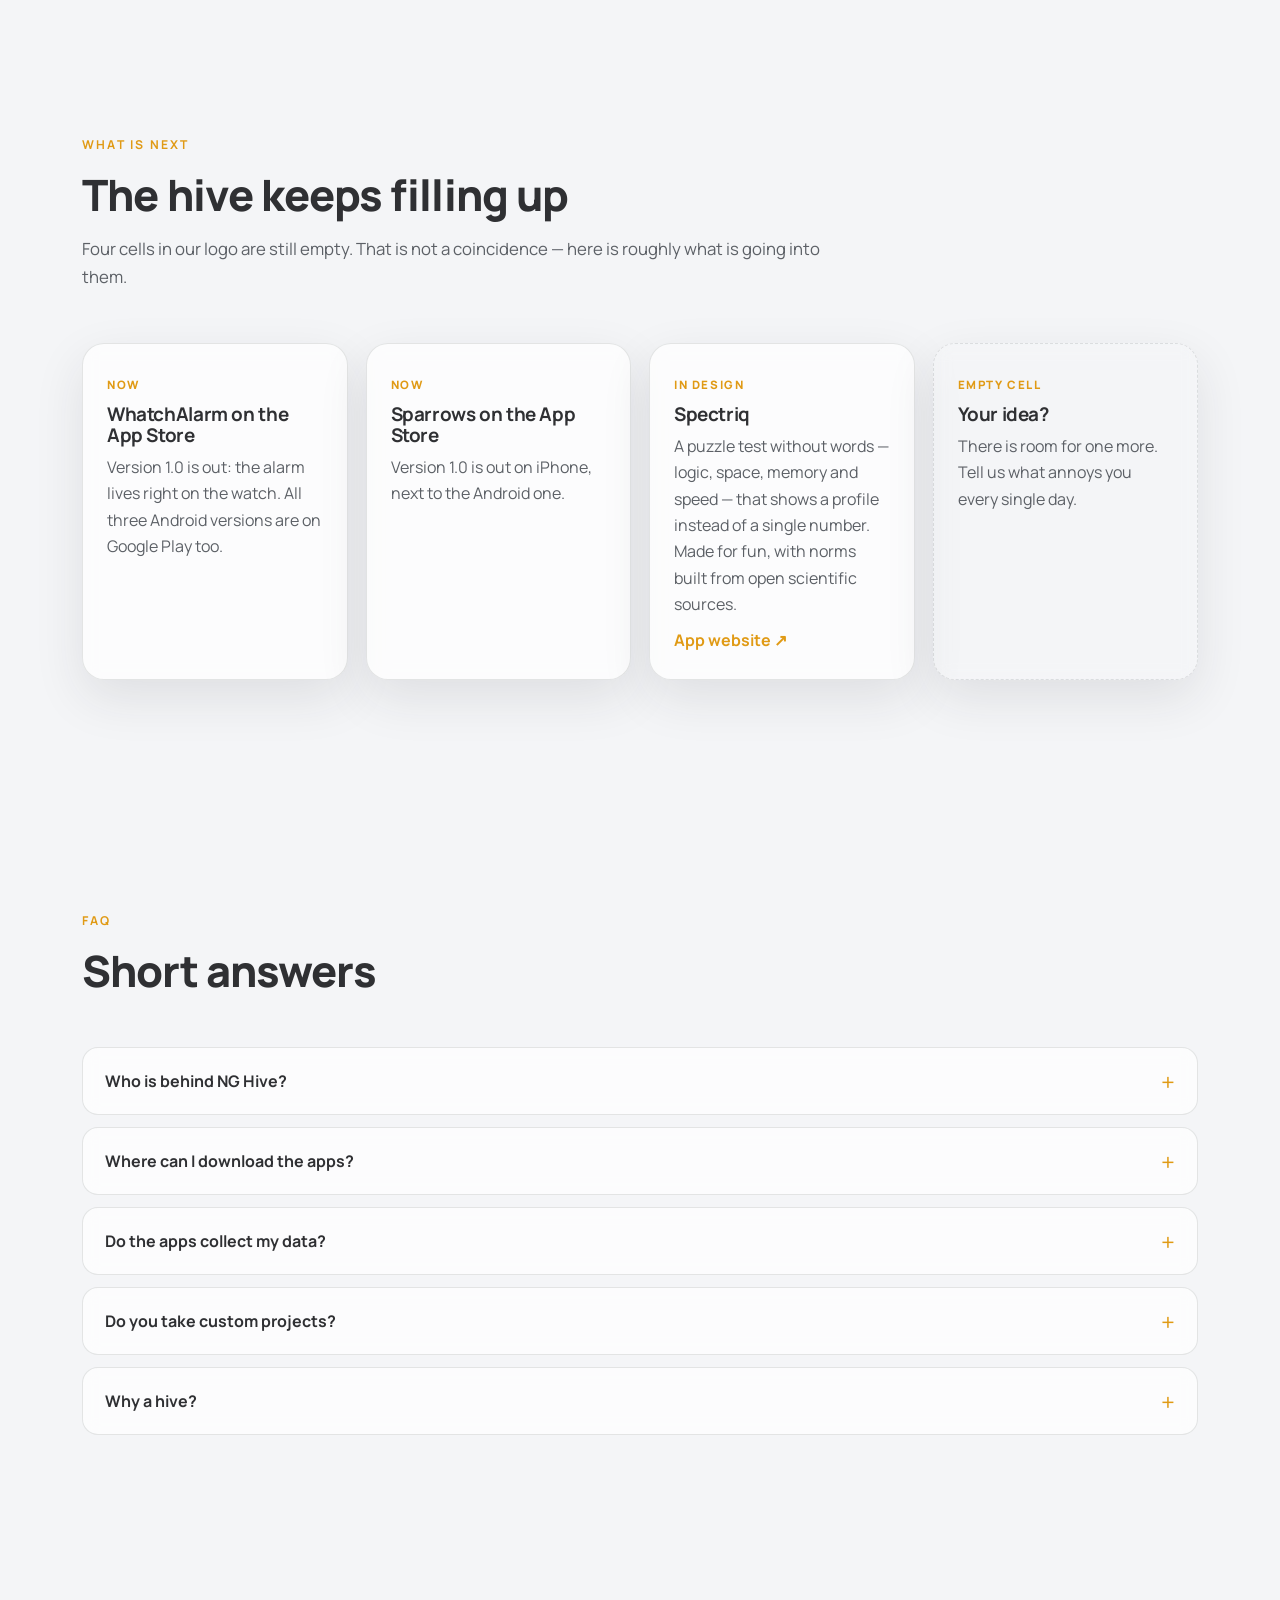
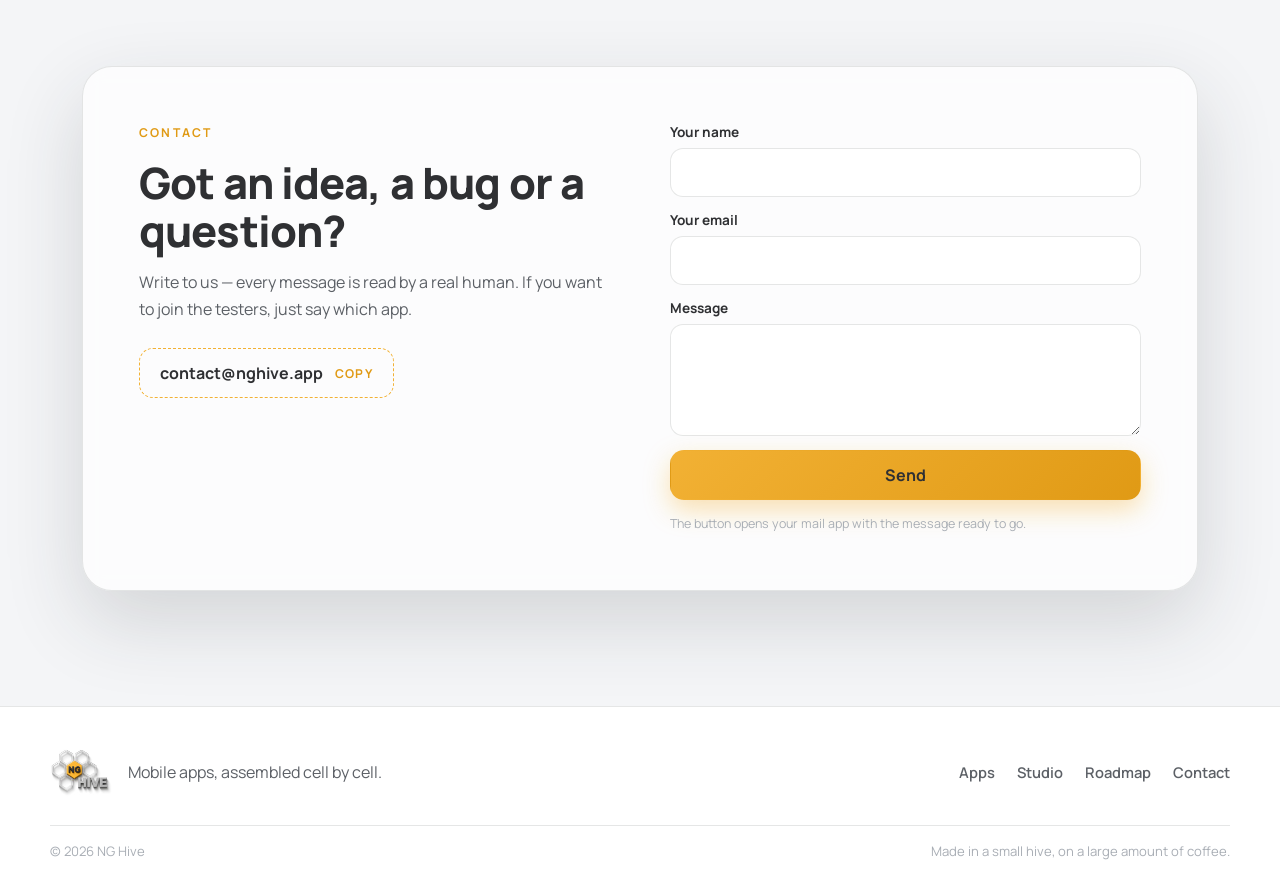
==== commit bcdcbbf4: "Move the apps onto a page of their own Six apps no longer fit on the home page as a stack of cards. " ====
--- a/index.html
+++ b/index.html
@@ -105,7 +105,7 @@
     <div class="stat reveal"><b class="count" data-target="4">0</b><span data-en="apps released" data-ru="выпущенных приложения">apps released</span></div>
     <div class="stat reveal"><b class="count" data-target="4">0</b><span data-en="on the App Store" data-ru="в App Store">on the App Store</span></div>
     <div class="stat reveal"><b class="count" data-target="3">0</b><span data-en="platforms: iOS, watchOS, Android" data-ru="платформы: iOS, watchOS, Android">platforms: iOS, watchOS, Android</span></div>
-    <div class="stat reveal"><b class="count" data-target="1">0</b><span data-en="new app in design" data-ru="новое приложение в проектировании">new app in design</span></div>
+    <div class="stat reveal"><b class="count" data-target="2">0</b><span data-en="more being readied" data-ru="ещё два готовятся">more being readied</span></div>
     <div class="stat reveal"><b>∞</b><span data-en="ideas in the notebook" data-ru="идей в блокноте">ideas in the notebook</span></div>
   </section>
 
@@ -145,204 +145,18 @@
   <section class="section apps" id="apps">
     <div class="sec-head reveal">
       <p class="eyebrow" data-en="Products" data-ru="Продукты">Products</p>
-      <h2 data-en="Four apps we are building right now" data-ru="Четыре приложения, которые мы делаем прямо сейчас">Four apps we are building right now</h2>
-      <p class="lead" data-en="All four are out on the App Store, and ShopPing, H.Collage and Sparrows are on Google Play too." data-ru="Вышли все четыре — в App Store, а ShopPing, H.Collage и Sparrows есть и в Google Play.">All four are out on the App Store, and ShopPing, H.Collage and Sparrows are on Google Play too.</p>
-    </div>
-
-    <article class="app reveal" id="whatchalarm">
-      <div class="app-text">
-        <span class="pill pill-store" data-en="On the App Store" data-ru="В App Store">On the App Store</span>
-        <h3>WhatchAlarm</h3>
-        <p class="app-tag" data-en="A smart alarm that lives on your Apple Watch" data-ru="Умный будильник, который живёт прямо на Apple Watch">A smart alarm that lives on your Apple Watch</p>
-        <p data-en="Instead of tearing you out of deep sleep at an exact minute, WhatchAlarm watches your heart rate and wrist movement in a window before your deadline and picks the lightest moment to wake you. If that moment never comes, it wakes you at the deadline anyway — oversleeping is not an option." data-ru="Вместо того чтобы вырывать вас из глубокого сна ровно в назначенную минуту, WhatchAlarm следит за пульсом и движением запястья в окне перед крайним сроком и выбирает самый лёгкий момент для подъёма. Если такой момент так и не наступил — разбудит всё равно в срок. Проспать невозможно.">Instead of tearing you out of deep sleep at an exact minute, WhatchAlarm watches your heart rate and wrist movement in a window before your deadline and picks the lightest moment to wake you. If that moment never comes, it wakes you at the deadline anyway — oversleeping is not an option.</p>
-        <ul class="app-list">
-          <li data-en="The whole engine runs natively on the watch — the iPhone can stay in another room" data-ru="Весь движок работает на самих часах — iPhone может лежать в другой комнате">The whole engine runs natively on the watch — the iPhone can stay in another room</li>
-          <li data-en="Gentle taps in the light moment; at the deadline, the strongest vibration and then sound" data-ru="В лёгкий момент — мягкие касания, в крайний срок — самая сильная вибрация, а потом и звук">Gentle taps in the light moment; at the deadline, the strongest vibration and then sound</li>
-          <li data-en="A window of 10 to 30 minutes and a weekly schedule with its own time for every day" data-ru="Окно от 10 до 30 минут и недельное расписание со своим временем на каждый день">A window of 10 to 30 minutes and a weekly schedule with its own time for every day</li>
-          <li data-en="The next alarm right on the watch face" data-ru="Следующий будильник — прямо на циферблате">The next alarm right on the watch face</li>
-          <li data-en="Heart rate and movement are read on the watch and never uploaded anywhere" data-ru="Пульс и движение считываются на часах и никуда не отправляются">Heart rate and movement are read on the watch and never uploaded anywhere</li>
-        </ul>
-        <div class="app-links">
-          <a class="btn btn-store" href="https://apps.apple.com/us/app/whatchalarm/id6804431307" target="_blank" rel="noopener">
-            <svg viewBox="0 0 24 24" aria-hidden="true"><path d="M16.37 12.64c-.02-2.3 1.88-3.4 1.96-3.46-1.07-1.56-2.73-1.78-3.32-1.8-1.41-.14-2.76.83-3.47.83-.72 0-1.82-.81-2.99-.79-1.54.02-2.96.9-3.75 2.27-1.6 2.78-.41 6.89 1.15 9.14.76 1.1 1.67 2.34 2.86 2.3 1.15-.05 1.58-.74 2.97-.74 1.38 0 1.77.74 2.98.72 1.23-.02 2.01-1.12 2.76-2.23.87-1.28 1.23-2.52 1.25-2.58-.03-.01-2.4-.92-2.4-3.66zM14.1 5.9c.63-.77 1.06-1.83.94-2.9-.91.04-2.02.61-2.67 1.37-.58.67-1.09 1.76-.96 2.8 1.02.08 2.06-.52 2.69-1.27z"/></svg>
-            <span><small data-en="Download on the" data-ru="Скачать в">Download on the</small><b>App Store</b></span>
-          </a>
-          <a class="btn btn-small" href="https://watch.nghive.app/" target="_blank" rel="noopener" data-en="App website ↗" data-ru="Сайт приложения ↗">App website ↗</a>
-        </div>
-        <div class="app-meta">
-          <span>Apple Watch · watchOS 10+</span>
-          <span data-en="14 days free, then a one-time purchase" data-ru="14 дней бесплатно, потом разовая покупка">14 days free, then a one-time purchase</span>
-          <span>Swift · SwiftUI · HealthKit</span>
-        </div>
-      </div>
-      <div class="app-art" data-tilt>
-        <div class="watch">
-          <div class="watch-screen">
-            <p class="w-small" data-en="Alarm set" data-ru="Будильник включён">Alarm set</p>
-            <p class="w-time">06:40</p>
-            <p class="w-small" data-en="window 30 min" data-ru="окно 30 мин">window 30 min</p>
-            <div class="w-pulse"><svg viewBox="0 0 120 40" preserveAspectRatio="none"><polyline points="0,20 15,20 22,8 30,32 38,20 55,20 62,12 70,28 78,20 120,20"/></svg></div>
-          </div>
-          <span class="watch-crown"></span>
-        </div>
-      </div>
-    </article>
-
-    <article class="app app-rev reveal" id="shopping">
-      <div class="app-text">
-        <span class="pill pill-store" data-en="On the App Store and Google Play" data-ru="В App Store и Google Play">On the App Store and Google Play</span>
-        <h3>ShopPing</h3>
-        <p class="app-tag" data-en="A shopping list that pings you when you are next to the store" data-ru="Список покупок, который сам напомнит о себе у магазина">A shopping list that pings you when you are next to the store</p>
-        <p data-en="Every store you actually shop at gets its own list — a big chain or the little place around the corner you pinned on the map yourself. The moment your phone notices you are nearby and the list is not empty, it quietly reminds you. No account, no subscription, and your lists never leave the phone." data-ru="Для каждого магазина, в который вы реально ходите, — свой список: хоть крупная сеть, хоть маленькая лавка за углом, которую вы сами отметили точкой на карте. Как только телефон замечает, что вы рядом, а список не пуст, он тихо напоминает. Без регистрации, без подписки, а списки не покидают телефон.">Every store you actually shop at gets its own list — a big chain or the little place around the corner you pinned on the map yourself. The moment your phone notices you are nearby and the list is not empty, it quietly reminds you. No account, no subscription, and your lists never leave the phone.</p>
-        <ul class="app-list">
-          <li data-en="Geofenced reminders that keep working even when the app is closed" data-ru="Напоминания по геозонам работают, даже когда приложение закрыто">Geofenced reminders that keep working even when the app is closed</li>
-          <li data-en="Alerts land on a paired Apple Watch too, and a test one can be sent from Settings" data-ru="Напоминание приходит и на Apple Watch, а пробное можно отправить из настроек">Alerts land on a paired Apple Watch too, and a test one can be sent from Settings</li>
-          <li data-en="Send a list by link — whoever opens it gets the items, no account needed" data-ru="Список отправляется ссылкой — открывший забирает позиции себе, без регистрации">Send a list by link — whoever opens it gets the items, no account needed</li>
-          <li data-en="Ready-made store lists for a dozen countries, picked by where you actually are" data-ru="Готовые списки магазинных сетей для дюжины стран, по вашему реальному местоположению">Ready-made store lists for a dozen countries, picked by where you actually are</li>
-          <li data-en="Add your own stores by dropping a pin on the map" data-ru="Свои магазины добавляются точкой на карте">Add your own stores by dropping a pin on the map</li>
-          <li data-en="A photo and a product link for every item, drag to reorder" data-ru="Фото и ссылка на товар у каждой позиции, порядок меняется перетаскиванием">A photo and a product link for every item, drag to reorder</li>
-          <li data-en="Its own font size control — readable without glasses" data-ru="Свой размер шрифта — читается и без очков">Its own font size control — readable without glasses</li>
-        </ul>
-        <div class="app-links">
-          <a class="btn btn-store" href="https://apps.apple.com/us/app/shopping-nearby/id6802057059" target="_blank" rel="noopener">
-            <svg viewBox="0 0 24 24" aria-hidden="true"><path d="M16.37 12.64c-.02-2.3 1.88-3.4 1.96-3.46-1.07-1.56-2.73-1.78-3.32-1.8-1.41-.14-2.76.83-3.47.83-.72 0-1.82-.81-2.99-.79-1.54.02-2.96.9-3.75 2.27-1.6 2.78-.41 6.89 1.15 9.14.76 1.1 1.67 2.34 2.86 2.3 1.15-.05 1.58-.74 2.97-.74 1.38 0 1.77.74 2.98.72 1.23-.02 2.01-1.12 2.76-2.23.87-1.28 1.23-2.52 1.25-2.58-.03-.01-2.4-.92-2.4-3.66zM14.1 5.9c.63-.77 1.06-1.83.94-2.9-.91.04-2.02.61-2.67 1.37-.58.67-1.09 1.76-.96 2.8 1.02.08 2.06-.52 2.69-1.27z"/></svg>
-            <span><small data-en="Download on the" data-ru="Скачать в">Download on the</small><b>App Store</b></span>
-          </a>
-          <a class="btn btn-store" href="https://play.google.com/store/apps/details?id=app.nghive.shopping" target="_blank" rel="noopener">
-            <svg viewBox="0 0 24 24" aria-hidden="true"><path d="M3.6 2.6c-.4.4-.6.9-.6 1.5v15.8c0 .6.2 1.1.6 1.5l.2.1L13 12.4v-.2L3.8 2.5l-.2.1zM16 15.3l-3-3v-.2l3-3 3.5 2c1 .6 1 1.6 0 2.2l-3.5 2zM4.4 21.5 13.7 13l2.3 2.3-10.8 6c-.3.2-.7.3-1 .2l.2 0zM13.7 11l-9.3-9.4c.3-.1.6 0 .9.2L16 8l-2.3 3z"/></svg>
-            <span><small data-en="Get it on" data-ru="Доступно в">Get it on</small><b>Google Play</b></span>
-          </a>
-          <a class="btn btn-small" href="https://shopping.nghive.app/" target="_blank" rel="noopener" data-en="App website ↗" data-ru="Сайт приложения ↗">App website ↗</a>
-        </div>
-        <div class="app-meta">
-          <span data-en="iOS · Android · six languages" data-ru="iOS · Android · шесть языков">iOS · Android · six languages</span>
-          <span data-en="14 days free, then a one-time purchase" data-ru="14 дней бесплатно, потом разовая покупка">14 days free, then a one-time purchase</span>
-          <span data-en="On the App Store as «ShopPing Nearby»" data-ru="В App Store — «ShopPing Nearby»">On the App Store as «ShopPing Nearby»</span>
-        </div>
-      </div>
-      <div class="app-art" data-tilt>
-        <div class="phone">
-          <div class="phone-screen sh-screen">
-            <div class="sh-head">
-              <span class="sh-store">🛒</span>
-              <span class="sh-name"><b>Costco</b><small data-en="4 items left" data-ru="осталось 4 позиции">4 items left</small></span>
-              <span class="sh-near" data-en="Nearby" data-ru="Рядом">Nearby</span>
-            </div>
-            <div class="sh-row"><i></i><span data-en="Milk, 2 %" data-ru="Молоко 2 %">Milk, 2 %</span><em>🥛</em></div>
-            <div class="sh-row"><i></i><span data-en="Coffee beans" data-ru="Кофе в зёрнах">Coffee beans</span><em>☕</em></div>
-            <div class="sh-row done"><i>✓</i><span data-en="Paper towels" data-ru="Бумажные полотенца">Paper towels</span><em>🧻</em></div>
-            <div class="sh-row"><i></i><span data-en="AA batteries" data-ru="Батарейки AA">AA batteries</span><em>🔋</em></div>
-            <div class="sh-toast">
-              <span class="sh-bell">📍</span>
-              <span><b data-en="You are near Costco" data-ru="Вы рядом с Costco">You are near Costco</b><small data-en="4 items on the list" data-ru="4 позиции в списке">4 items on the list</small></span>
-            </div>
-          </div>
-        </div>
-      </div>
-    </article>
-
-    <article class="app reveal" id="hcollage">
-      <div class="app-text">
-        <span class="pill pill-store" data-en="On the App Store and Google Play" data-ru="В App Store и Google Play">On the App Store and Google Play</span>
-        <h3>H.Collage</h3>
-        <p class="app-tag" data-en="A collage of 2 to 10 photos, without the fuss" data-ru="Коллаж из 2–10 фото — без возни">A collage of 2 to 10 photos, without the fuss</p>
-        <p data-en="Say how many photos the collage should have, pick them, and choose a grid from real previews instead of blindly cycling through layouts. Every photo can be dragged and pinched inside its own cell until it sits exactly right. Then save it to Photos or share it straight away." data-ru="Скажите, сколько фото должно быть в коллаже, выберите их — и берите сетку из настоящих превью, а не вслепую перелистывая раскладки. Каждое фото двигается пальцем и масштабируется щипком прямо внутри своей ячейки, пока не встанет как надо. Потом — сохранить в «Фото» или сразу поделиться.">Say how many photos the collage should have, pick them, and choose a grid from real previews instead of blindly cycling through layouts. Every photo can be dragged and pinched inside its own cell until it sits exactly right. Then save it to Photos or share it straight away.</p>
-        <ul class="app-list">
-          <li data-en="34 layouts for 2 to 10 photos — square, 4:5 or 3:2" data-ru="34 раскладки для 2–10 фото — квадрат, 4:5 или 3:2">34 layouts for 2 to 10 photos — square, 4:5 or 3:2</li>
-          <li data-en="Pan and zoom inside a cell, long-press to swap a photo" data-ru="Двигаем и масштабируем внутри ячейки, долгое нажатие — заменить фото">Pan and zoom inside a cell, long-press to swap a photo</li>
-          <li data-en="A thin white frame between the photos, one switch away" data-ru="Тонкая белая рамка между снимками — одним переключателем">A thin white frame between the photos, one switch away</li>
-          <li data-en="Save to Photos or share in a single tap" data-ru="Сохранение в «Фото» и «Поделиться» в одно касание">Save to Photos or share in a single tap</li>
-          <li data-en="A private section behind a numeric code you choose — a browser and your own file server, with everything it keeps encrypted" data-ru="Личный раздел за числовым кодом, который вы выбираете сами, — браузер и ваш файловый сервер, а всё, что там хранится, зашифровано">A private section behind a numeric code you choose — a browser and your own file server, with everything it keeps encrypted</li>
-        </ul>
-        <div class="app-links">
-          <a class="btn btn-store" href="https://apps.apple.com/us/app/h-collage/id6815431056" target="_blank" rel="noopener">
-            <svg viewBox="0 0 24 24" aria-hidden="true"><path d="M16.37 12.64c-.02-2.3 1.88-3.4 1.96-3.46-1.07-1.56-2.73-1.78-3.32-1.8-1.41-.14-2.76.83-3.47.83-.72 0-1.82-.81-2.99-.79-1.54.02-2.96.9-3.75 2.27-1.6 2.78-.41 6.89 1.15 9.14.76 1.1 1.67 2.34 2.86 2.3 1.15-.05 1.58-.74 2.97-.74 1.38 0 1.77.74 2.98.72 1.23-.02 2.01-1.12 2.76-2.23.87-1.28 1.23-2.52 1.25-2.58-.03-.01-2.4-.92-2.4-3.66zM14.1 5.9c.63-.77 1.06-1.83.94-2.9-.91.04-2.02.61-2.67 1.37-.58.67-1.09 1.76-.96 2.8 1.02.08 2.06-.52 2.69-1.27z"/></svg>
-            <span><small data-en="Download on the" data-ru="Скачать в">Download on the</small><b>App Store</b></span>
-          </a>
-          <a class="btn btn-store" href="https://play.google.com/store/apps/details?id=app.nghive.hcollage" target="_blank" rel="noopener">
-            <svg viewBox="0 0 24 24" aria-hidden="true"><path d="M3.6 2.6c-.4.4-.6.9-.6 1.5v15.8c0 .6.2 1.1.6 1.5l.2.1L13 12.4v-.2L3.8 2.5l-.2.1zM16 15.3l-3-3v-.2l3-3 3.5 2c1 .6 1 1.6 0 2.2l-3.5 2zM4.4 21.5 13.7 13l2.3 2.3-10.8 6c-.3.2-.7.3-1 .2l.2 0zM13.7 11l-9.3-9.4c.3-.1.6 0 .9.2L16 8l-2.3 3z"/></svg>
-            <span><small data-en="Get it on" data-ru="Доступно в">Get it on</small><b>Google Play</b></span>
-          </a>
-          <a class="btn btn-small" href="https://collage.nghive.app/" target="_blank" rel="noopener" data-en="App website ↗" data-ru="Сайт приложения ↗">App website ↗</a>
-        </div>
-        <div class="app-meta">
-          <span data-en="iOS · Android · six languages" data-ru="iOS · Android · шесть языков">iOS · Android · six languages</span>
-          <span data-en="14 days free, then a one-time purchase" data-ru="14 дней бесплатно, потом разовая покупка">14 days free, then a one-time purchase</span>
-          <span>React Native · Expo</span>
-        </div>
-      </div>
-      <div class="app-art" data-tilt>
-        <div class="phone">
-          <div class="phone-screen collage-screen">
-            <div class="cg" id="collageDemo">
-              <div class="cg-cell"></div><div class="cg-cell"></div><div class="cg-cell"></div>
-              <div class="cg-cell"></div><div class="cg-cell"></div>
-            </div>
-            <button class="cg-btn" type="button" id="collageShuffle" data-en="Another layout" data-ru="Другая раскладка">Another layout</button>
-          </div>
-        </div>
-      </div>
-    </article>
-
-    <article class="app app-rev reveal" id="sparrows">
-      <div class="app-text">
-        <span class="pill pill-store" data-en="On the App Store and Google Play" data-ru="В App Store и Google Play">On the App Store and Google Play</span>
-        <h3>Sparrows</h3>
-        <p class="app-tag" data-en="Family tasks that actually get done" data-ru="Семейные задания, которые доходят до конца">Family tasks that actually get done</p>
-        <p data-en="Parents and children give each other tasks, and the app keeps reminding whoever has to do it until the job is finished. A photo proves it, a parent accepts it, and points turn into rewards the family invented itself." data-ru="Родители и дети дают друг другу задания, а приложение напоминает тому, кому делать, пока дело не закончено. Фото подтверждает, родитель принимает, а баллы превращаются в награды, которые семья придумала сама.">Parents and children give each other tasks, and the app keeps reminding whoever has to do it until the job is finished. A photo proves it, a parent accepts it, and points turn into rewards the family invented itself.</p>
-        <ul class="app-list">
-          <li data-en="Reminders repeat until the task is done and go quiet during each person&#39;s own quiet hours" data-ru="Напоминания повторяются, пока задание не выполнено, и молчат в тихие часы каждого">Reminders repeat until the task is done and go quiet during each person&#39;s own quiet hours</li>
-          <li data-en="Photo proof and a parent&#39;s approval whenever a task needs checking" data-ru="Фото-подтверждение и проверка родителем, когда задание того требует">Photo proof and a parent&#39;s approval whenever a task needs checking</li>
-          <li data-en="Points that turn into rewards the family agreed on" data-ru="Баллы превращаются в награды, о которых семья договорилась">Points that turn into rewards the family agreed on</li>
-          <li data-en="Private by default — a task is between the two people in it" data-ru="Приватность по умолчанию — задание видят только двое">Private by default — a task is between the two people in it</li>
-          <li data-en="The family&#39;s creator decides who sees whom — handy when a family lives in two homes" data-ru="Создатель семьи решает, кто кого видит, — удобно, когда семья живёт в двух домах">The family&#39;s creator decides who sees whom — handy when a family lives in two homes</li>
-          <li data-en="No sign-up: your profile comes back on a new phone through Apple or Google" data-ru="Без регистрации: профиль возвращается на новый телефон через Apple или Google">No sign-up: your profile comes back on a new phone through Apple or Google</li>
-        </ul>
-        <div class="app-links">
-          <a class="btn btn-store" href="https://apps.apple.com/us/app/sparrows-family-tasks/id6815424290" target="_blank" rel="noopener">
-            <svg viewBox="0 0 24 24" aria-hidden="true"><path d="M16.37 12.64c-.02-2.3 1.88-3.4 1.96-3.46-1.07-1.56-2.73-1.78-3.32-1.8-1.41-.14-2.76.83-3.47.83-.72 0-1.82-.81-2.99-.79-1.54.02-2.96.9-3.75 2.27-1.6 2.78-.41 6.89 1.15 9.14.76 1.1 1.67 2.34 2.86 2.3 1.15-.05 1.58-.74 2.97-.74 1.38 0 1.77.74 2.98.72 1.23-.02 2.01-1.12 2.76-2.23.87-1.28 1.23-2.52 1.25-2.58-.03-.01-2.4-.92-2.4-3.66zM14.1 5.9c.63-.77 1.06-1.83.94-2.9-.91.04-2.02.61-2.67 1.37-.58.67-1.09 1.76-.96 2.8 1.02.08 2.06-.52 2.69-1.27z"/></svg>
-            <span><small data-en="Download on the" data-ru="Скачать в">Download on the</small><b>App Store</b></span>
-          </a>
-          <a class="btn btn-store" href="https://play.google.com/store/apps/details?id=app.nghive.sparrows" target="_blank" rel="noopener">
-            <svg viewBox="0 0 24 24" aria-hidden="true"><path d="M3.6 2.6c-.4.4-.6.9-.6 1.5v15.8c0 .6.2 1.1.6 1.5l.2.1L13 12.4v-.2L3.8 2.5l-.2.1zM16 15.3l-3-3v-.2l3-3 3.5 2c1 .6 1 1.6 0 2.2l-3.5 2zM4.4 21.5 13.7 13l2.3 2.3-10.8 6c-.3.2-.7.3-1 .2l.2 0zM13.7 11l-9.3-9.4c.3-.1.6 0 .9.2L16 8l-2.3 3z"/></svg>
-            <span><small data-en="Get it on" data-ru="Доступно в">Get it on</small><b>Google Play</b></span>
-          </a>
-          <a class="btn btn-small" href="https://sparrows.nghive.app/" target="_blank" rel="noopener" data-en="App website ↗" data-ru="Сайт приложения ↗">App website ↗</a>
-        </div>
-        <div class="app-meta">
-          <span data-en="iOS · Android · six languages" data-ru="iOS · Android · шесть языков">iOS · Android · six languages</span>
-          <span data-en="14 days free, then one purchase for the whole family" data-ru="14 дней бесплатно, потом одна покупка на всю семью">14 days free, then one purchase for the whole family</span>
-        </div>
-      </div>
-      <div class="app-art" data-tilt>
-        <div class="phone">
-          <div class="phone-screen sp-screen">
-            <div class="sp-title" data-en="Calendar" data-ru="Календарь">Calendar</div>
-            <div class="sp-tabs">
-              <span data-en="Day" data-ru="День">Day</span>
-              <span class="on" data-en="Week" data-ru="Неделя">Week</span>
-              <span data-en="Month" data-ru="Месяц">Month</span>
-            </div>
-            <div class="sp-days"><i>22</i><i>23</i><i class="on">24</i><i>25</i><i>26</i><i>27</i><i>28</i></div>
-            <div class="sp-row sp-live">
-              <span class="sp-ava">🧺</span>
-              <span class="sp-txt"><b data-en="Take out the rubbish" data-ru="Вынести мусор">Take out the rubbish</b><small>18:00 · Pete</small></span>
-              <span class="sp-pills"><em class="sp-pill amber" data-en="To do" data-ru="Сделать">To do</em><em class="sp-pill green" data-en="Done" data-ru="Готово">Done</em></span>
-            </div>
-            <div class="sp-row">
-              <span class="sp-ava">📚</span>
-              <span class="sp-txt"><b data-en="Maths homework" data-ru="Математика">Maths homework</b><small>20:00 · Mary</small></span>
-              <em class="sp-pill blue" data-en="To do" data-ru="Сделать">To do</em>
-            </div>
-            <div class="sp-row">
-              <span class="sp-ava">🚗</span>
-              <span class="sp-txt"><b data-en="Book the car service" data-ru="Записать машину в сервис">Book the car service</b><small data-en="Dad" data-ru="Папа">Dad</small></span>
-              <em class="sp-pill red" data-en="Overdue" data-ru="Просрочено">Overdue</em>
-            </div>
-          </div>
-        </div>
-      </div>
-    </article>
+      <h2 data-en="Six apps, made one at a time" data-ru="Шесть приложений, сделанных по одному">Six apps, made one at a time</h2>
+      <p class="lead" data-en="Four are out in the App Store and Google Play, and two more are being readied. Each one has its own page with screenshots and a full description." data-ru="Четыре уже в App Store и Google Play, ещё два готовятся. У каждого свой сайт со скриншотами и подробным описанием.">Four are out in the App Store and Google Play, and two more are being readied. Each one has its own page with screenshots and a full description.</p>
+      <ul class="app-chips">
+        <li><a href="/apps#whatchalarm">WhatchAlarm</a></li>
+        <li><a href="/apps#shopping">ShopPing</a></li>
+        <li><a href="/apps#hcollage">H.Collage</a></li>
+        <li><a href="/apps#sparrows">Sparrows</a></li>
+        <li><a href="/apps#spectriq">Spectriq</a></li>
+        <li><a href="/apps#quillfox">Quillfox</a></li>
+      </ul>
+      <a class="btn btn-small apps-cta" href="/apps" data-en="Open the list of apps →" data-ru="Открыть список приложений →">Open the list of apps →</a>
+    </div>
   </section>
 
   <!-- ══════════ PROCESS ══════════ -->
--- a/css/styles.css
+++ b/css/styles.css
@@ -425,6 +425,76 @@
 .foot-bot{margin-top:22px;padding-top:16px;border-top:1px solid var(--line);
   font-size:.82rem;color:var(--steel)}
 
+/* ─────────── список всех приложений (страница /apps) ─────────── */
+.app-index{list-style:none;margin:0 0 46px;padding:0;border:1px solid var(--line);border-radius:24px;
+  background:var(--card);backdrop-filter:blur(10px);box-shadow:var(--shadow);overflow:hidden}
+.app-index li{display:grid;grid-template-columns:minmax(150px,auto) 1fr auto;gap:10px 22px;
+  align-items:center;padding:16px clamp(16px,3vw,26px);border-top:1px solid var(--line)}
+.app-index li:first-child{border-top:0}
+.app-index li:hover{background:var(--bg-2)}
+.ai-name{font-weight:800;font-size:1.08rem;letter-spacing:-.01em;color:var(--ink)}
+.ai-name:hover{color:var(--honey-deep)}
+.ai-tag{color:var(--ink-2);font-size:.92rem}
+.ai-links{display:flex;flex-wrap:wrap;gap:8px;justify-content:flex-end}
+.ai-links a,.ai-links .ai-none{padding:7px 13px;border-radius:10px;font-size:.82rem;font-weight:700;
+  border:1px solid var(--line);white-space:nowrap}
+.ai-links a{color:var(--ink);background:var(--bg-2);transition:.25s}
+.ai-links a:hover{border-color:var(--honey);color:var(--honey-deep);transform:translateY(-2px)}
+.ai-links .ai-none{color:var(--steel);opacity:.65;font-weight:600}
+@media (max-width:760px){
+  .app-index li{grid-template-columns:1fr}
+  .ai-links{justify-content:flex-start}
+}
+
+/* ─────────── короткий список на главной ─────────── */
+.app-chips{list-style:none;display:flex;flex-wrap:wrap;gap:10px;margin:24px 0 26px;padding:0}
+.app-chips a{display:inline-block;padding:8px 16px;border-radius:999px;border:1px solid var(--line);
+  background:var(--bg-2);font-weight:700;font-size:.88rem;color:var(--ink-2);transition:.25s}
+.app-chips a:hover{border-color:var(--honey);color:var(--honey-deep);transform:translateY(-2px)}
+.apps-cta{margin-top:4px}
+.site-nav a.is-here{color:var(--honey-deep)}
+
+/* макет Spectriq: профиль по четырём областям */
+.sq-screen{background:#0E1326;color:#EAF0FF;gap:12px;padding-top:40px}
+.sq-head{display:flex;align-items:baseline;justify-content:space-between;gap:10px}
+.sq-head b{font-size:1.02rem;font-weight:800}
+.sq-head small{font-size:.7rem;color:#8FA0C8}
+.sq-row{display:grid;grid-template-columns:82px minmax(36px,1fr) 24px;align-items:center;gap:7px;font-size:.64rem}
+.sq-row i{font-style:normal;font-weight:600;color:#B9C6E6;white-space:nowrap}
+.sq-row span{height:9px;border-radius:999px;background:rgba(255,255,255,.1);overflow:hidden}
+.sq-row em{display:block;height:100%;border-radius:999px;
+  background:linear-gradient(90deg,#5B8CFF,#9B6CFF);animation:sq-fill 2.4s cubic-bezier(.2,.8,.3,1) both}
+.sq-row:nth-child(3) em{animation-delay:.15s}
+.sq-row:nth-child(4) em{animation-delay:.3s}
+.sq-row:nth-child(5) em{animation-delay:.45s}
+.sq-row b{font-size:.78rem;font-weight:800;text-align:right;color:#EAF0FF}
+.sq-note{margin-top:auto;padding:11px 13px;border-radius:14px;font-size:.76rem;line-height:1.45;
+  color:#C9D6F5;background:rgba(91,140,255,.16);border:1px solid rgba(91,140,255,.3)}
+@keyframes sq-fill{from{width:0 !important}}
+
+/* макет Quillfox: расшифровка по ходу речи */
+.qf-screen{background:#FBF9F5;color:#241F1A;gap:9px;padding-top:40px}
+.qf-head{display:flex;align-items:center;gap:9px;padding-bottom:4px;border-bottom:1px solid #EDE5D8}
+.qf-head b{flex:1;font-size:.92rem;font-weight:800}
+.qf-head small{font-size:.74rem;color:#9A8A77}
+.qf-dot{width:9px;height:9px;flex:none;border-radius:50%;background:#E0533F;
+  animation:qf-pulse 1.6s ease-in-out infinite}
+.qf-line{display:flex;gap:8px;font-size:.8rem;line-height:1.45}
+.qf-line i{font-style:normal;color:#C9B9A4}
+.qf-line.now{color:#6B5B49}
+.qf-line.now span{border-bottom:2px solid rgba(224,83,63,.35)}
+.qf-wave{margin-top:auto;display:flex;align-items:flex-end;gap:5px;height:34px}
+.qf-wave s{flex:1;text-decoration:none;border-radius:4px 4px 0 0;background:#E8A36F;
+  animation:qf-wave 1.1s ease-in-out infinite}
+.qf-wave s:nth-child(2){animation-delay:.12s}
+.qf-wave s:nth-child(3){animation-delay:.24s}
+.qf-wave s:nth-child(4){animation-delay:.36s}
+.qf-wave s:nth-child(5){animation-delay:.48s}
+.qf-wave s:nth-child(6){animation-delay:.6s}
+.qf-wave s:nth-child(7){animation-delay:.72s}
+@keyframes qf-pulse{0%,100%{opacity:1}50%{opacity:.25}}
+@keyframes qf-wave{0%,100%{height:22%}50%{height:100%}}
+
 /* ─────────── кнопка наверх и пчела ─────────── */
 .to-top{position:fixed;right:22px;bottom:22px;width:46px;height:46px;border-radius:14px;z-index:90;
   border:1px solid var(--line);background:var(--card-solid);color:var(--ink);cursor:pointer;font-size:1.1rem;
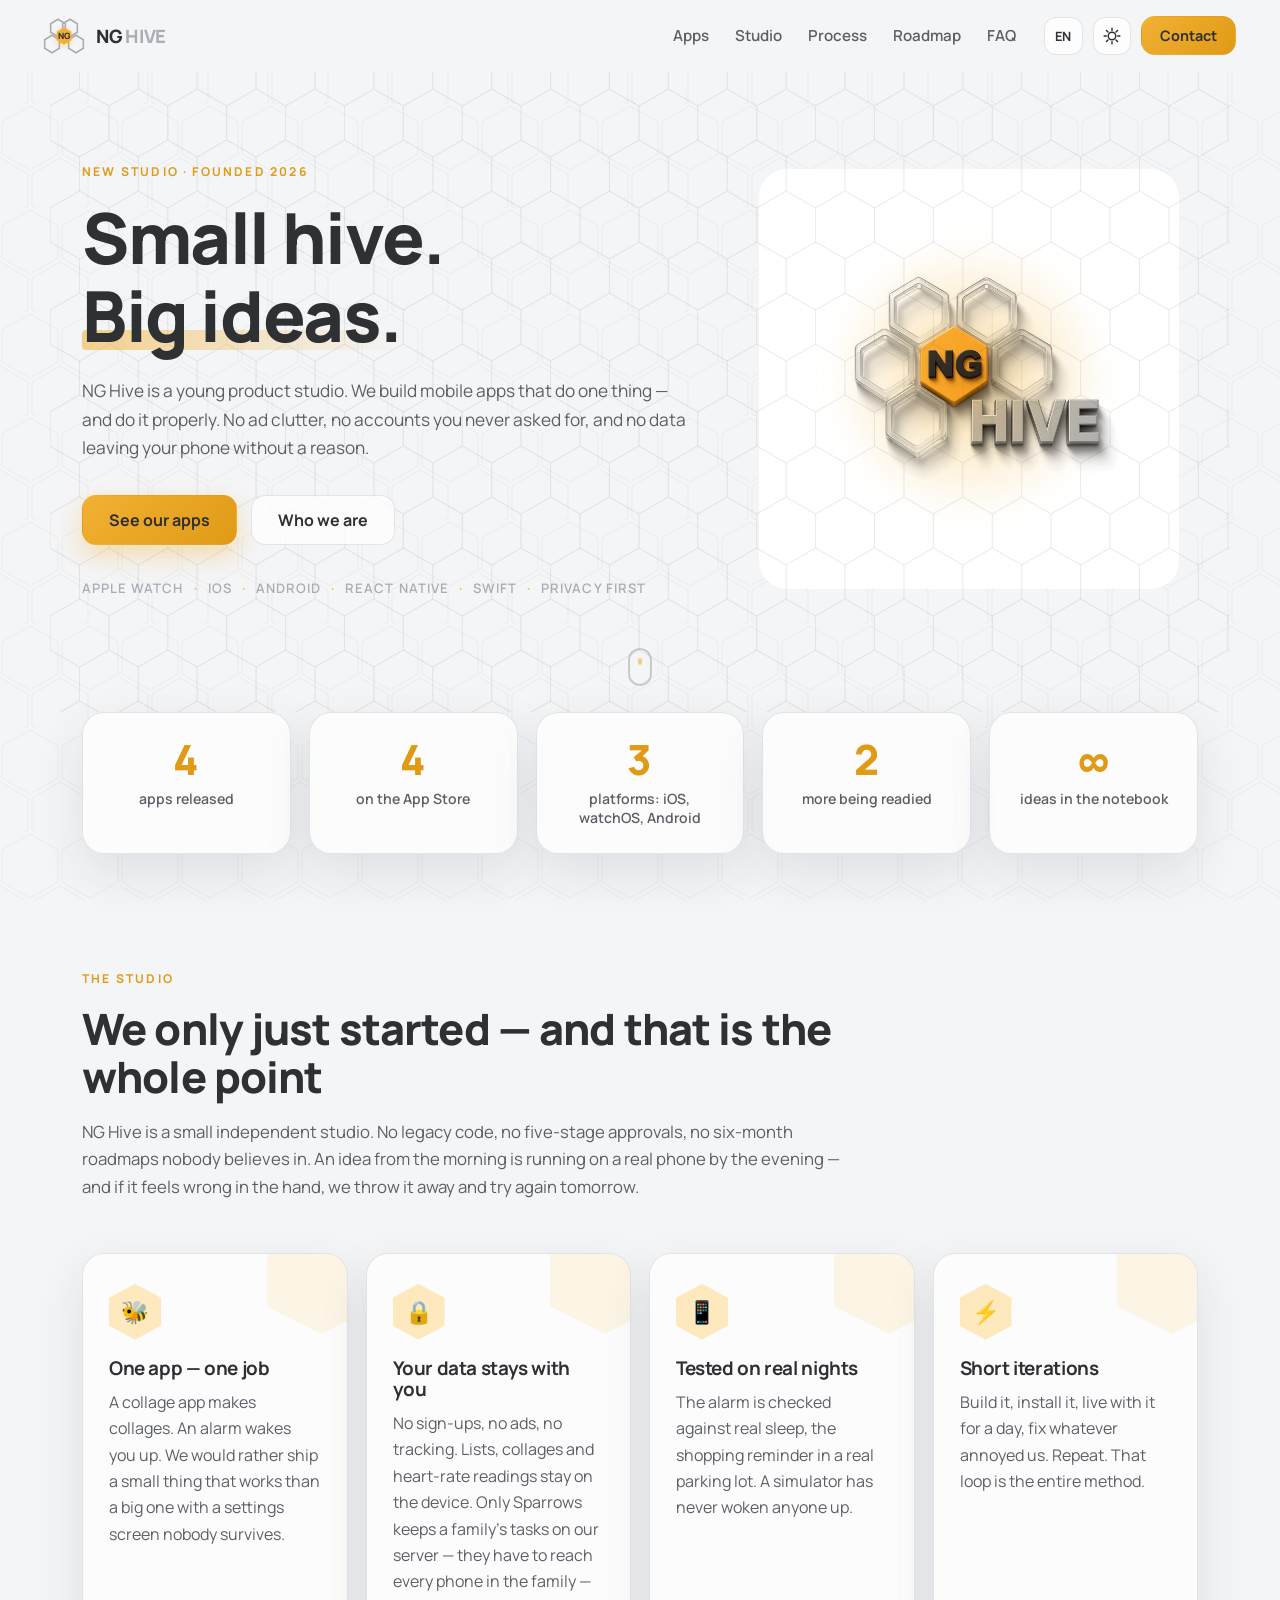
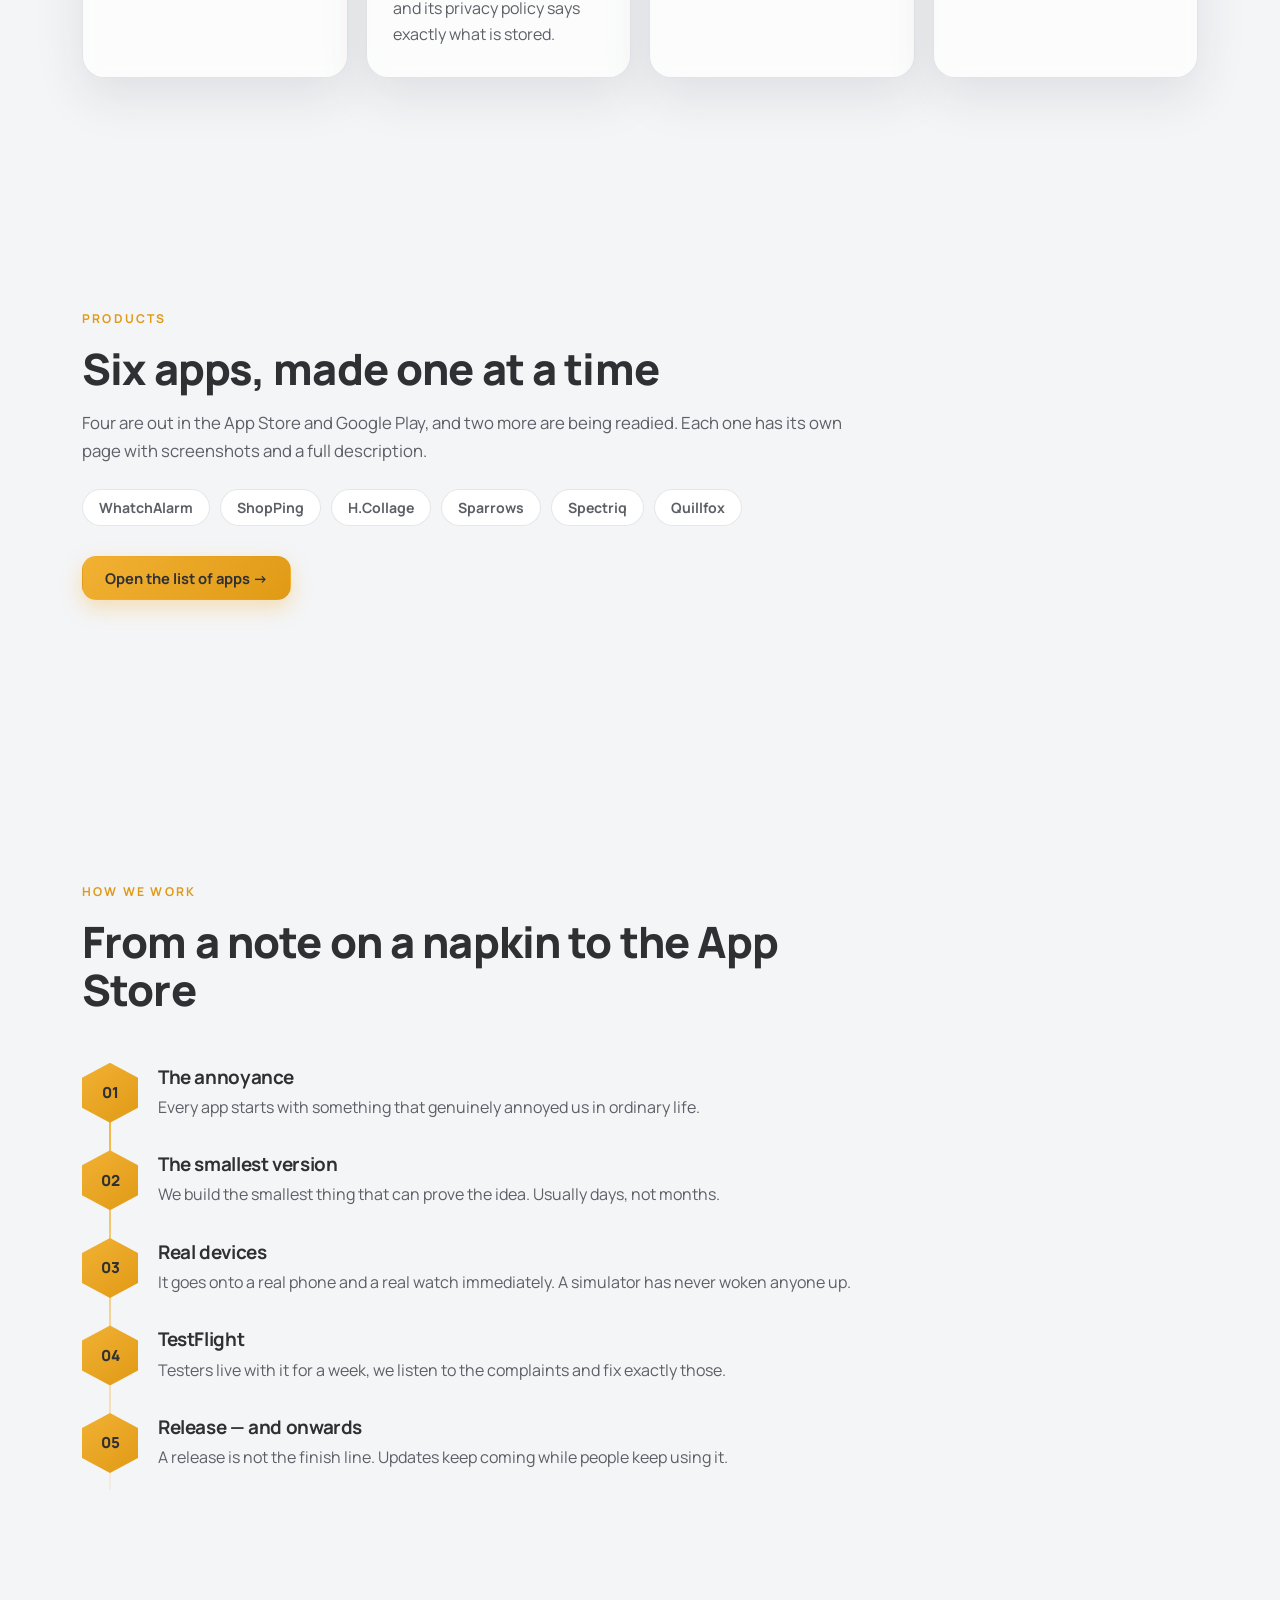
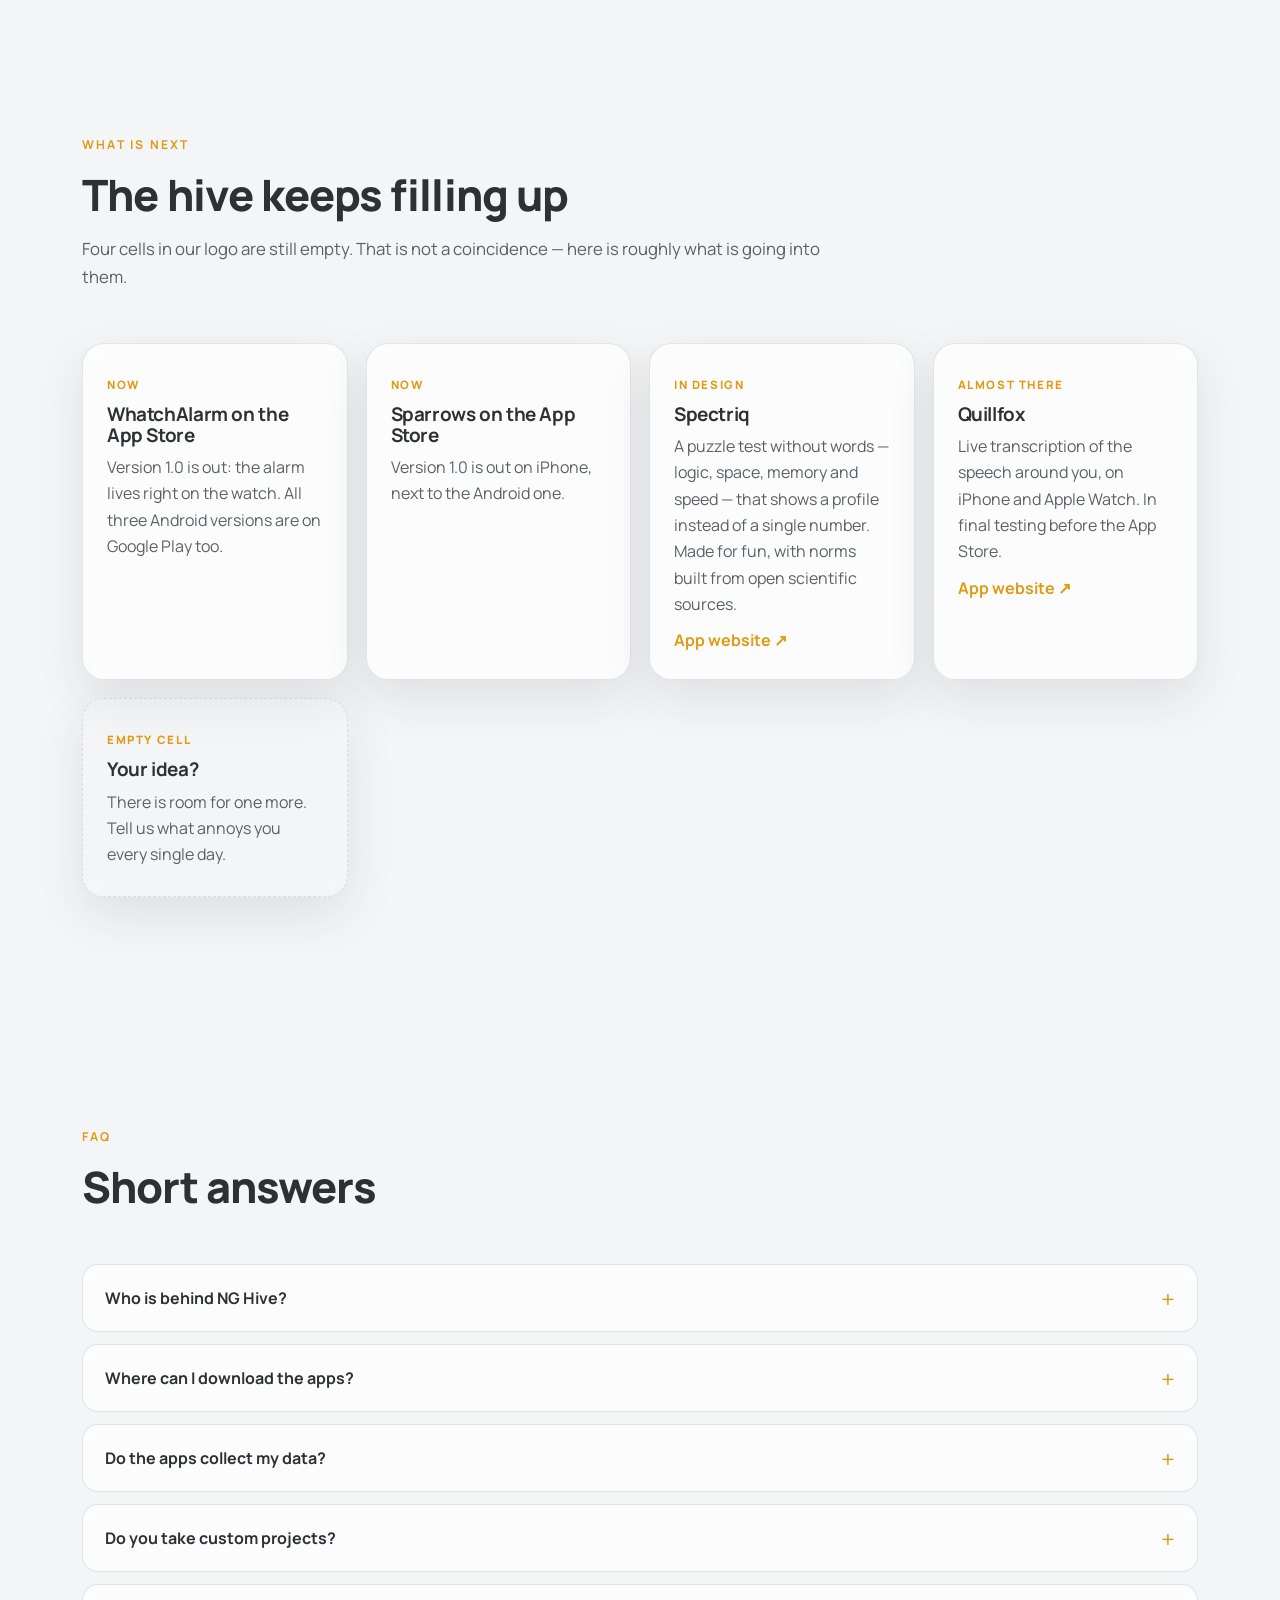
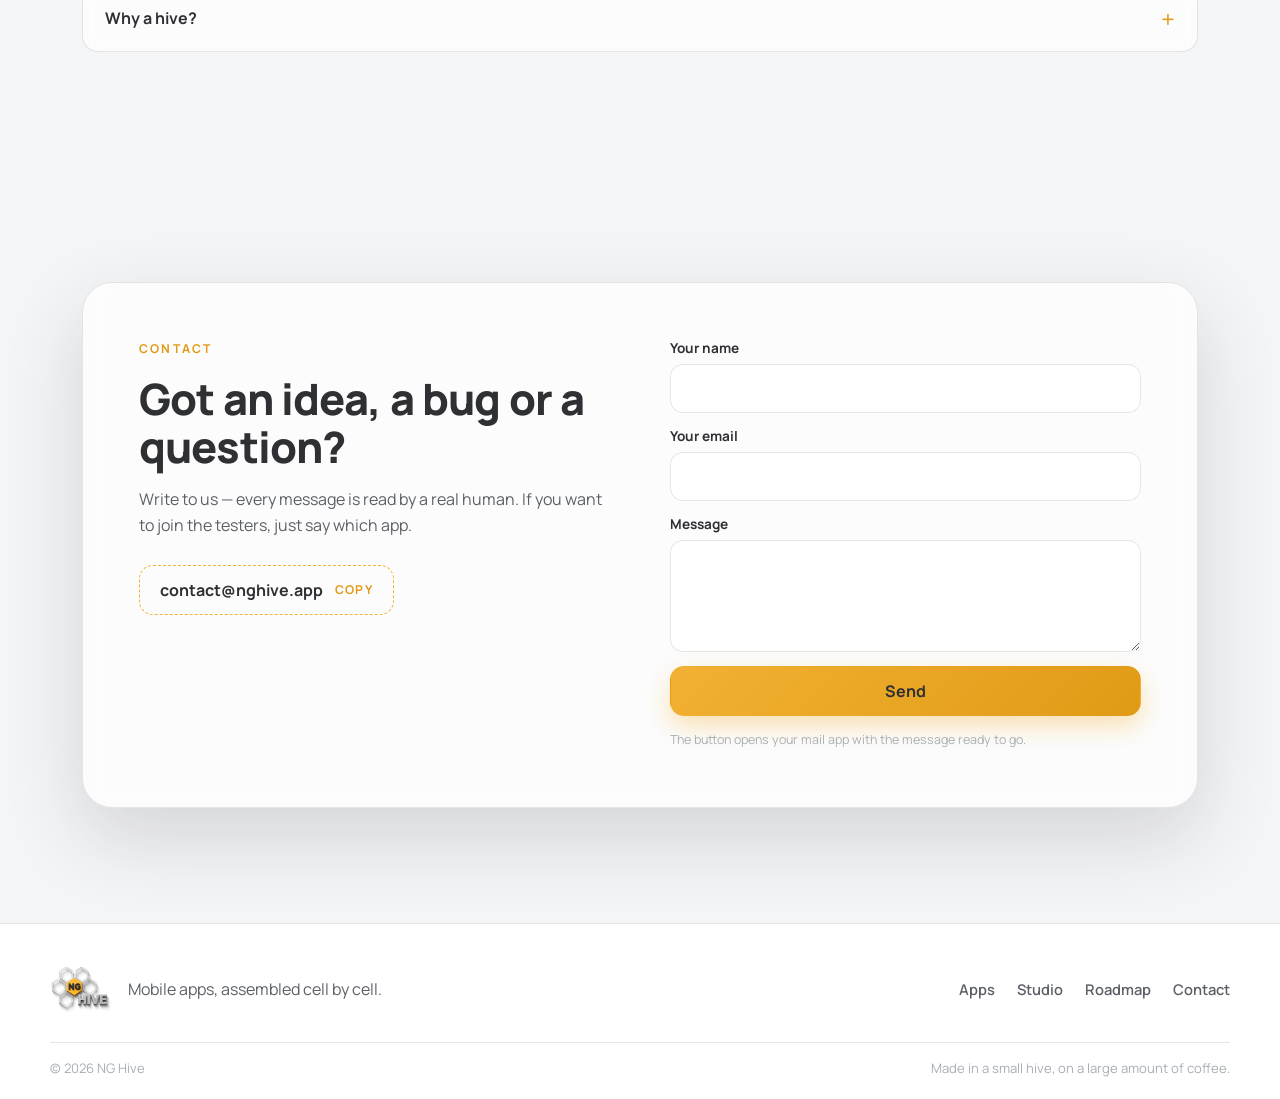
==== commit de84274d: "Add the Quillfox site: links on the apps page and a roadmap cell; stop saying the sound never leaves" ====
--- a/index.html
+++ b/index.html
@@ -185,6 +185,7 @@
       <div class="road reveal"><span data-en="Now" data-ru="Сейчас">Now</span><h3 data-en="WhatchAlarm on the App Store" data-ru="WhatchAlarm в App Store">WhatchAlarm on the App Store</h3><p data-en="Version 1.0 is out: the alarm lives right on the watch. All three Android versions are on Google Play too." data-ru="Версия 1.0 вышла: будильник живёт прямо на часах. А три версии для Android уже в Google Play.">Version 1.0 is out: the alarm lives right on the watch. All three Android versions are on Google Play too.</p></div>
       <div class="road reveal"><span data-en="Now" data-ru="Сейчас">Now</span><h3 data-en="Sparrows on the App Store" data-ru="Sparrows в App Store">Sparrows on the App Store</h3><p data-en="Version 1.0 is out on iPhone, next to the Android one." data-ru="Версия 1.0 вышла на iPhone — рядом с версией для Android.">Version 1.0 is out on iPhone, next to the Android one.</p></div>
       <div class="road reveal"><span data-en="In design" data-ru="Проектируется">In design</span><h3>Spectriq</h3><p data-en="A puzzle test without words — logic, space, memory and speed — that shows a profile instead of a single number. Made for fun, with norms built from open scientific sources." data-ru="Тест из головоломок без слов — логика, пространство, память и скорость, — который показывает профиль, а не одно число. Для развлечения, а нормы собраны из открытых научных источников.">A puzzle test without words — logic, space, memory and speed — that shows a profile instead of a single number. Made for fun, with norms built from open scientific sources.</p><a class="road-link" href="https://spectriq.nghive.app/" target="_blank" rel="noopener" data-en="App website ↗" data-ru="Сайт приложения ↗">App website ↗</a></div>
+      <div class="road reveal"><span data-en="Almost there" data-ru="Почти готово">Almost there</span><h3>Quillfox</h3><p data-en="Live transcription of the speech around you, on iPhone and Apple Watch. In final testing before the App Store." data-ru="Живая расшифровка речи вокруг — на iPhone и Apple Watch. Идёт финальная проверка перед App Store.">Live transcription of the speech around you, on iPhone and Apple Watch. In final testing before the App Store.</p><a class="road-link" href="https://quillfox.nghive.app/" target="_blank" rel="noopener" data-en="App website ↗" data-ru="Сайт приложения ↗">App website ↗</a></div>
       <div class="road reveal road-empty"><span data-en="Empty cell" data-ru="Пустая сота">Empty cell</span><h3 data-en="Your idea?" data-ru="Ваша идея?">Your idea?</h3><p data-en="There is room for one more. Tell us what annoys you every single day." data-ru="У нас есть место ещё для одной. Расскажите, что раздражает вас каждый день.">There is room for one more. Tell us what annoys you every single day.</p></div>
     </div>
   </section>
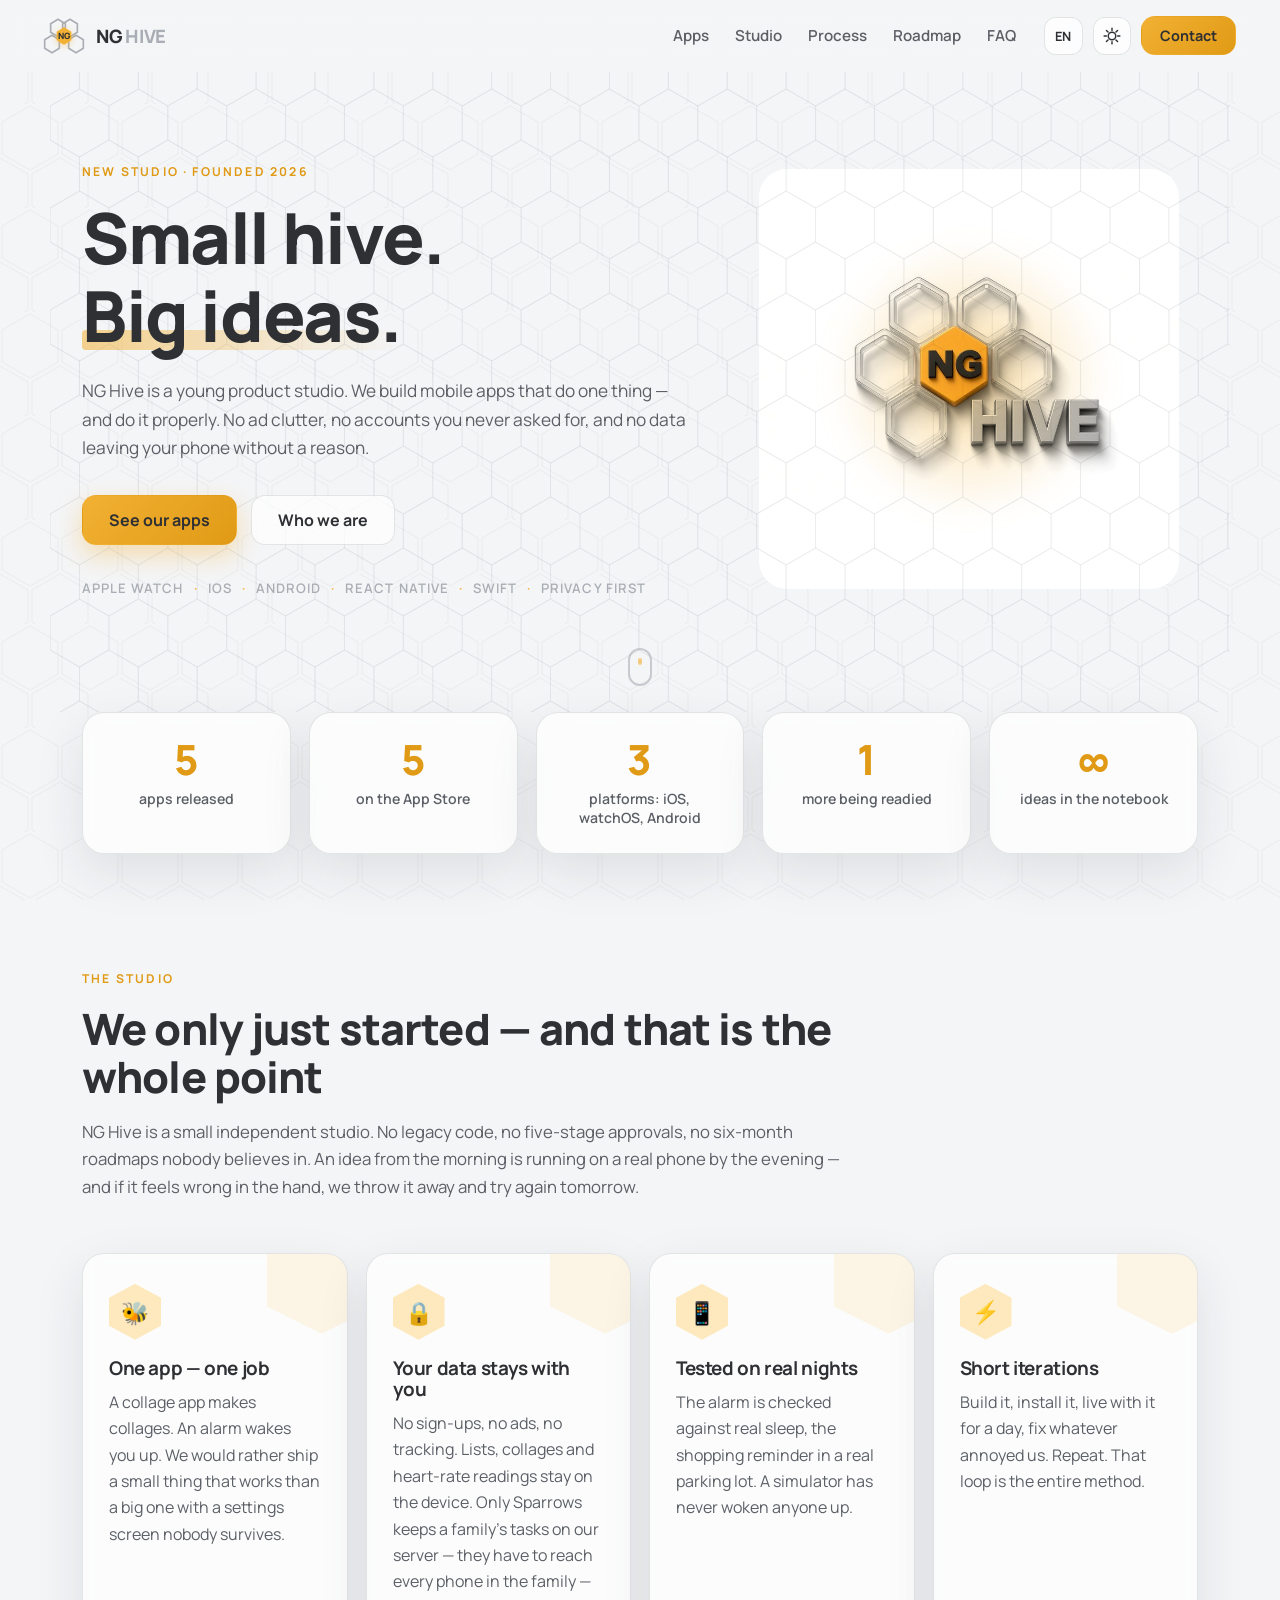
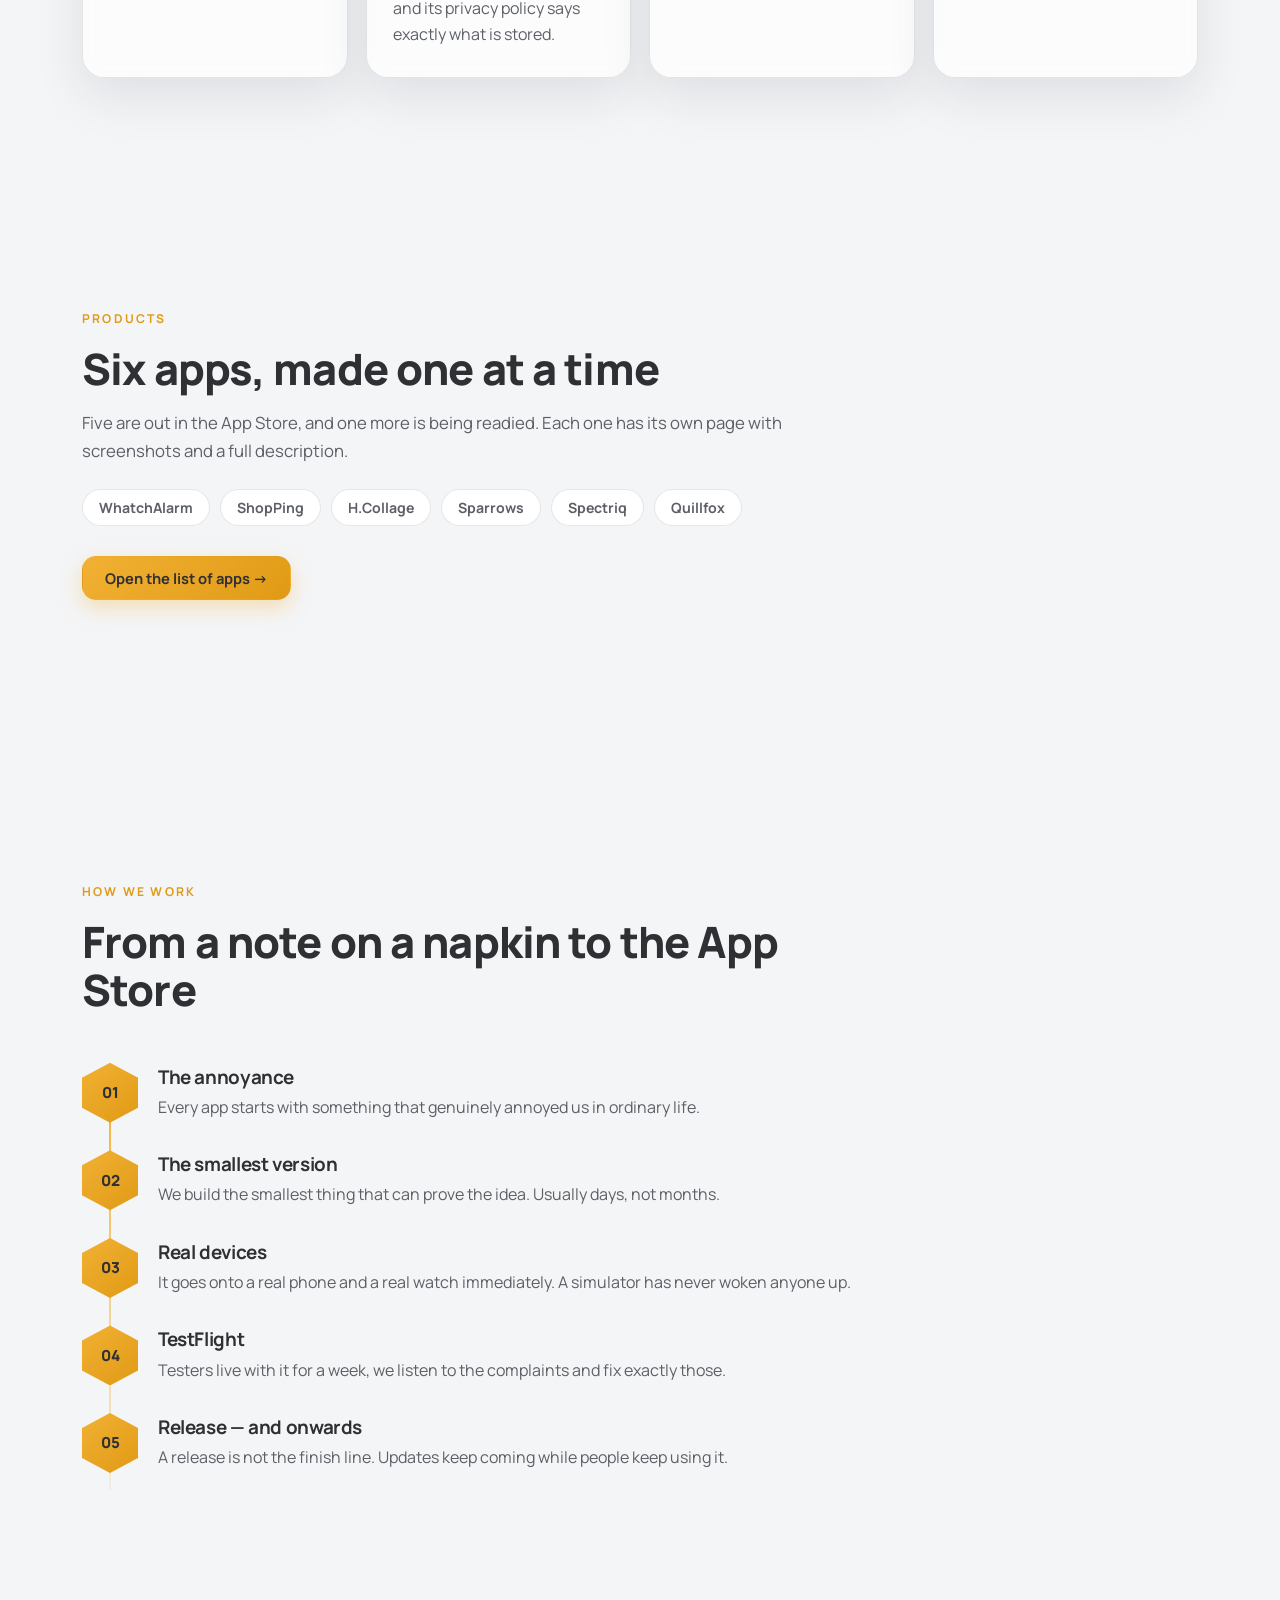
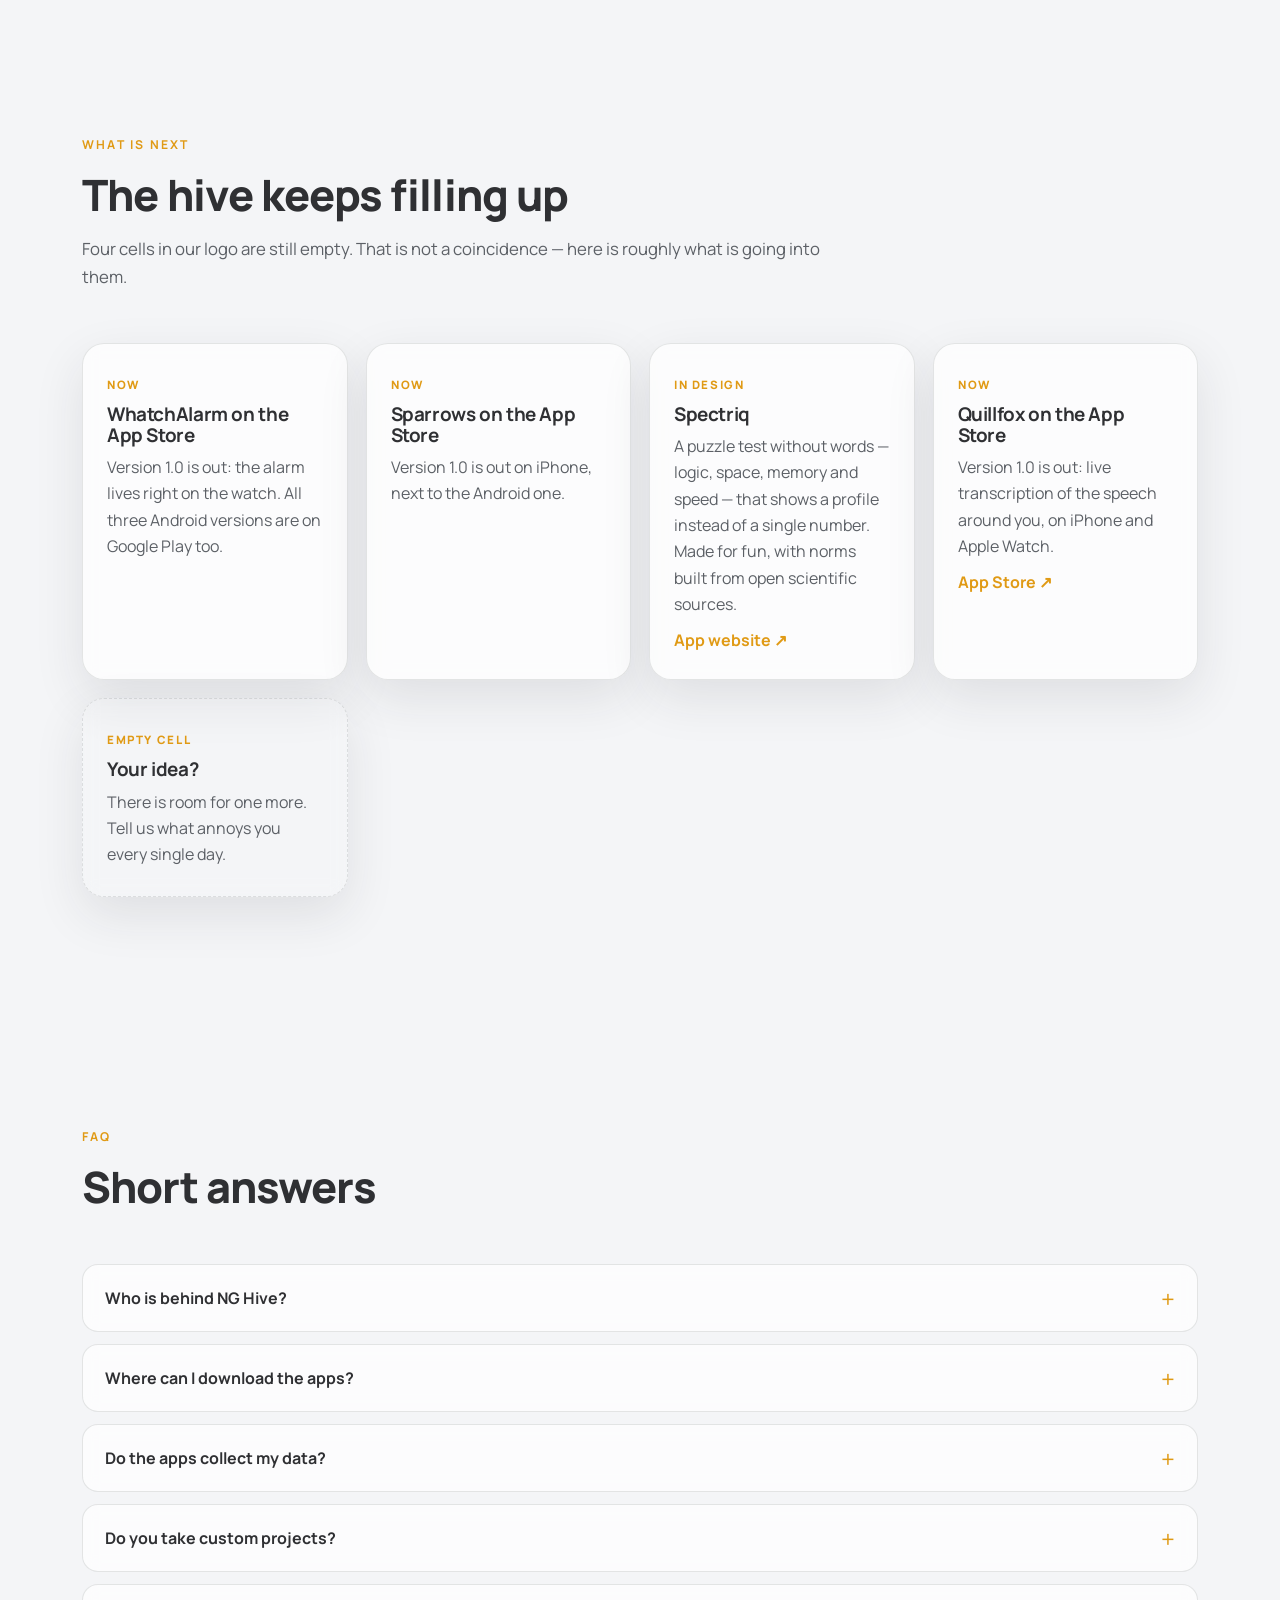
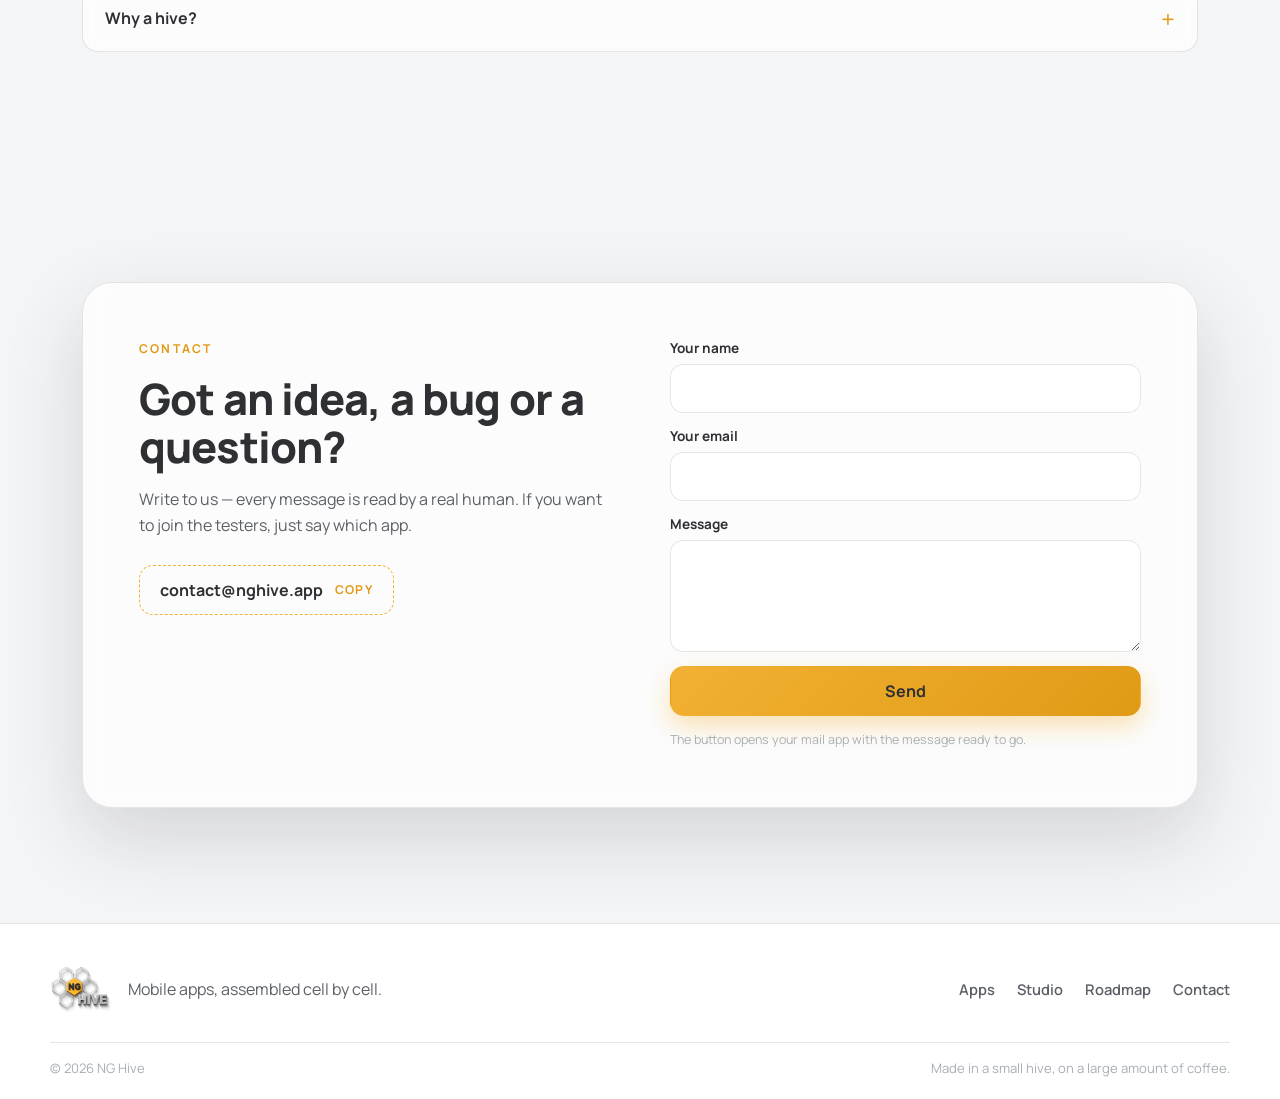
==== commit 3fc9f434: "Quillfox is on the App Store: link it, update the counts, roadmap and FAQ Co-Authored-By: Claude Son" ====
--- a/index.html
+++ b/index.html
@@ -102,10 +102,10 @@
 
   <!-- ══════════ STATS ══════════ -->
   <section class="stats" id="stats">
-    <div class="stat reveal"><b class="count" data-target="4">0</b><span data-en="apps released" data-ru="выпущенных приложения">apps released</span></div>
-    <div class="stat reveal"><b class="count" data-target="4">0</b><span data-en="on the App Store" data-ru="в App Store">on the App Store</span></div>
+    <div class="stat reveal"><b class="count" data-target="5">0</b><span data-en="apps released" data-ru="выпущенных приложений">apps released</span></div>
+    <div class="stat reveal"><b class="count" data-target="5">0</b><span data-en="on the App Store" data-ru="в App Store">on the App Store</span></div>
     <div class="stat reveal"><b class="count" data-target="3">0</b><span data-en="platforms: iOS, watchOS, Android" data-ru="платформы: iOS, watchOS, Android">platforms: iOS, watchOS, Android</span></div>
-    <div class="stat reveal"><b class="count" data-target="2">0</b><span data-en="more being readied" data-ru="ещё два готовятся">more being readied</span></div>
+    <div class="stat reveal"><b class="count" data-target="1">0</b><span data-en="more being readied" data-ru="ещё одно готовится">more being readied</span></div>
     <div class="stat reveal"><b>∞</b><span data-en="ideas in the notebook" data-ru="идей в блокноте">ideas in the notebook</span></div>
   </section>
 
@@ -146,7 +146,7 @@
     <div class="sec-head reveal">
       <p class="eyebrow" data-en="Products" data-ru="Продукты">Products</p>
       <h2 data-en="Six apps, made one at a time" data-ru="Шесть приложений, сделанных по одному">Six apps, made one at a time</h2>
-      <p class="lead" data-en="Four are out in the App Store and Google Play, and two more are being readied. Each one has its own page with screenshots and a full description." data-ru="Четыре уже в App Store и Google Play, ещё два готовятся. У каждого свой сайт со скриншотами и подробным описанием.">Four are out in the App Store and Google Play, and two more are being readied. Each one has its own page with screenshots and a full description.</p>
+      <p class="lead" data-en="Five are out in the App Store, and one more is being readied. Each one has its own page with screenshots and a full description." data-ru="Пять уже в App Store, ещё одно готовится. У каждого свой сайт со скриншотами и подробным описанием.">Five are out in the App Store, and one more is being readied. Each one has its own page with screenshots and a full description.</p>
       <ul class="app-chips">
         <li><a href="/apps#whatchalarm">WhatchAlarm</a></li>
         <li><a href="/apps#shopping">ShopPing</a></li>
@@ -185,7 +185,7 @@
       <div class="road reveal"><span data-en="Now" data-ru="Сейчас">Now</span><h3 data-en="WhatchAlarm on the App Store" data-ru="WhatchAlarm в App Store">WhatchAlarm on the App Store</h3><p data-en="Version 1.0 is out: the alarm lives right on the watch. All three Android versions are on Google Play too." data-ru="Версия 1.0 вышла: будильник живёт прямо на часах. А три версии для Android уже в Google Play.">Version 1.0 is out: the alarm lives right on the watch. All three Android versions are on Google Play too.</p></div>
       <div class="road reveal"><span data-en="Now" data-ru="Сейчас">Now</span><h3 data-en="Sparrows on the App Store" data-ru="Sparrows в App Store">Sparrows on the App Store</h3><p data-en="Version 1.0 is out on iPhone, next to the Android one." data-ru="Версия 1.0 вышла на iPhone — рядом с версией для Android.">Version 1.0 is out on iPhone, next to the Android one.</p></div>
       <div class="road reveal"><span data-en="In design" data-ru="Проектируется">In design</span><h3>Spectriq</h3><p data-en="A puzzle test without words — logic, space, memory and speed — that shows a profile instead of a single number. Made for fun, with norms built from open scientific sources." data-ru="Тест из головоломок без слов — логика, пространство, память и скорость, — который показывает профиль, а не одно число. Для развлечения, а нормы собраны из открытых научных источников.">A puzzle test without words — logic, space, memory and speed — that shows a profile instead of a single number. Made for fun, with norms built from open scientific sources.</p><a class="road-link" href="https://spectriq.nghive.app/" target="_blank" rel="noopener" data-en="App website ↗" data-ru="Сайт приложения ↗">App website ↗</a></div>
-      <div class="road reveal"><span data-en="Almost there" data-ru="Почти готово">Almost there</span><h3>Quillfox</h3><p data-en="Live transcription of the speech around you, on iPhone and Apple Watch. In final testing before the App Store." data-ru="Живая расшифровка речи вокруг — на iPhone и Apple Watch. Идёт финальная проверка перед App Store.">Live transcription of the speech around you, on iPhone and Apple Watch. In final testing before the App Store.</p><a class="road-link" href="https://quillfox.nghive.app/" target="_blank" rel="noopener" data-en="App website ↗" data-ru="Сайт приложения ↗">App website ↗</a></div>
+      <div class="road reveal"><span data-en="Now" data-ru="Сейчас">Now</span><h3 data-en="Quillfox on the App Store" data-ru="Quillfox в App Store">Quillfox on the App Store</h3><p data-en="Version 1.0 is out: live transcription of the speech around you, on iPhone and Apple Watch." data-ru="Версия 1.0 вышла: живая расшифровка речи вокруг — на iPhone и Apple Watch.">Version 1.0 is out: live transcription of the speech around you, on iPhone and Apple Watch.</p><a class="road-link" href="https://apps.apple.com/us/app/quillfox/id6831396025" target="_blank" rel="noopener" data-en="App Store ↗" data-ru="App Store ↗">App Store ↗</a></div>
       <div class="road reveal road-empty"><span data-en="Empty cell" data-ru="Пустая сота">Empty cell</span><h3 data-en="Your idea?" data-ru="Ваша идея?">Your idea?</h3><p data-en="There is room for one more. Tell us what annoys you every single day." data-ru="У нас есть место ещё для одной. Расскажите, что раздражает вас каждый день.">There is room for one more. Tell us what annoys you every single day.</p></div>
     </div>
   </section>
@@ -200,7 +200,7 @@
       <details class="reveal"><summary data-en="Who is behind NG Hive?" data-ru="Кто стоит за NG Hive?">Who is behind NG Hive?</summary>
         <p data-en="An independent development studio registered in the United States. The team is small and contact is direct — you write to us, and we answer ourselves, not a support bot." data-ru="Независимая студия разработки, зарегистрированная в США. Команда маленькая, связь прямая — вы пишете нам, отвечаем мы сами, а не бот поддержки.">An independent development studio registered in the United States. The team is small and contact is direct — you write to us, and we answer ourselves, not a support bot.</p></details>
       <details class="reveal"><summary data-en="Where can I download the apps?" data-ru="Где скачать приложения?">Where can I download the apps?</summary>
-        <p data-en="ShopPing, H.Collage and Sparrows are on the App Store for iPhone and on Google Play for Android — ShopPing is listed as «ShopPing Nearby». WhatchAlarm for Apple Watch is on the App Store." data-ru="ShopPing, H.Collage и Sparrows — в App Store для iPhone и в Google Play для Android; ShopPing в магазине называется «ShopPing Nearby». WhatchAlarm для Apple Watch — в App Store.">ShopPing, H.Collage and Sparrows are on the App Store for iPhone and on Google Play for Android — ShopPing is listed as «ShopPing Nearby». WhatchAlarm for Apple Watch is on the App Store.</p></details>
+        <p data-en="ShopPing, H.Collage and Sparrows are on the App Store for iPhone and on Google Play for Android — ShopPing is listed as «ShopPing Nearby». WhatchAlarm for Apple Watch and Quillfox for iPhone are on the App Store." data-ru="ShopPing, H.Collage и Sparrows — в App Store для iPhone и в Google Play для Android; ShopPing в магазине называется «ShopPing Nearby». WhatchAlarm для Apple Watch и Quillfox для iPhone — в App Store.">ShopPing, H.Collage and Sparrows are on the App Store for iPhone and on Google Play for Android — ShopPing is listed as «ShopPing Nearby». WhatchAlarm for Apple Watch and Quillfox for iPhone are on the App Store.</p></details>
       <details class="reveal"><summary data-en="Do the apps collect my data?" data-ru="Приложения собирают мои данные?">Do the apps collect my data?</summary>
         <p data-en="Nothing for ads or analytics, and none of the apps asks you to sign up. Lists, collages and health readings stay on the device; store search uses map services without any personal identifiers. Sparrows is the exception by design: a family&#39;s tasks have to reach every phone in it, so they are kept on our server — its privacy policy lists exactly what is stored and who can see it." data-ru="Для рекламы и аналитики — ничего, и ни одно приложение не просит регистрироваться. Списки, коллажи и показатели здоровья остаются на устройстве; поиск магазинов использует картографические сервисы без персональных идентификаторов. Sparrows — исключение по замыслу: задания семьи должны доходить до каждого её телефона, поэтому они хранятся на нашем сервере, а его политика конфиденциальности точно перечисляет, что хранится и кто это видит.">Nothing for ads or analytics, and none of the apps asks you to sign up. Lists, collages and health readings stay on the device; store search uses map services without any personal identifiers. Sparrows is the exception by design: a family&#39;s tasks have to reach every phone in it, so they are kept on our server — its privacy policy lists exactly what is stored and who can see it.</p></details>
       <details class="reveal"><summary data-en="Do you take custom projects?" data-ru="Делаете ли вы приложения на заказ?">Do you take custom projects?</summary>
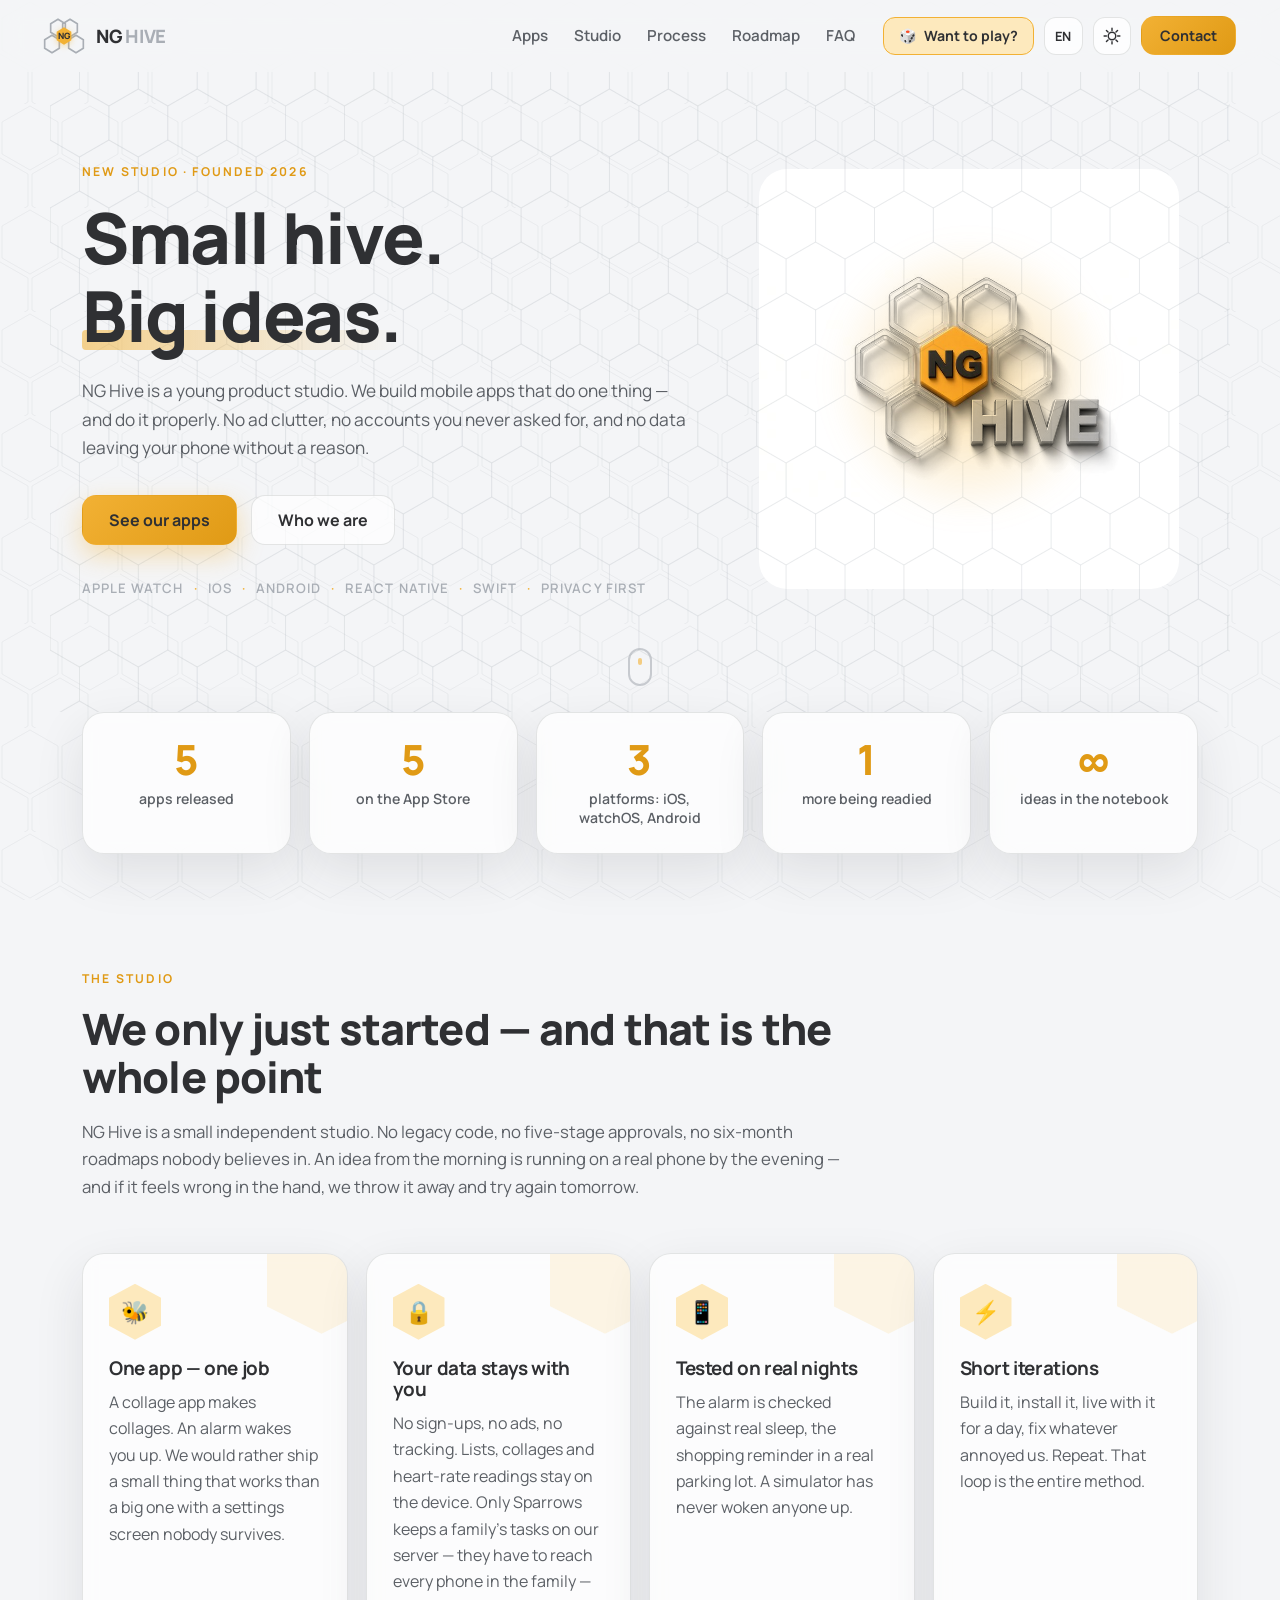
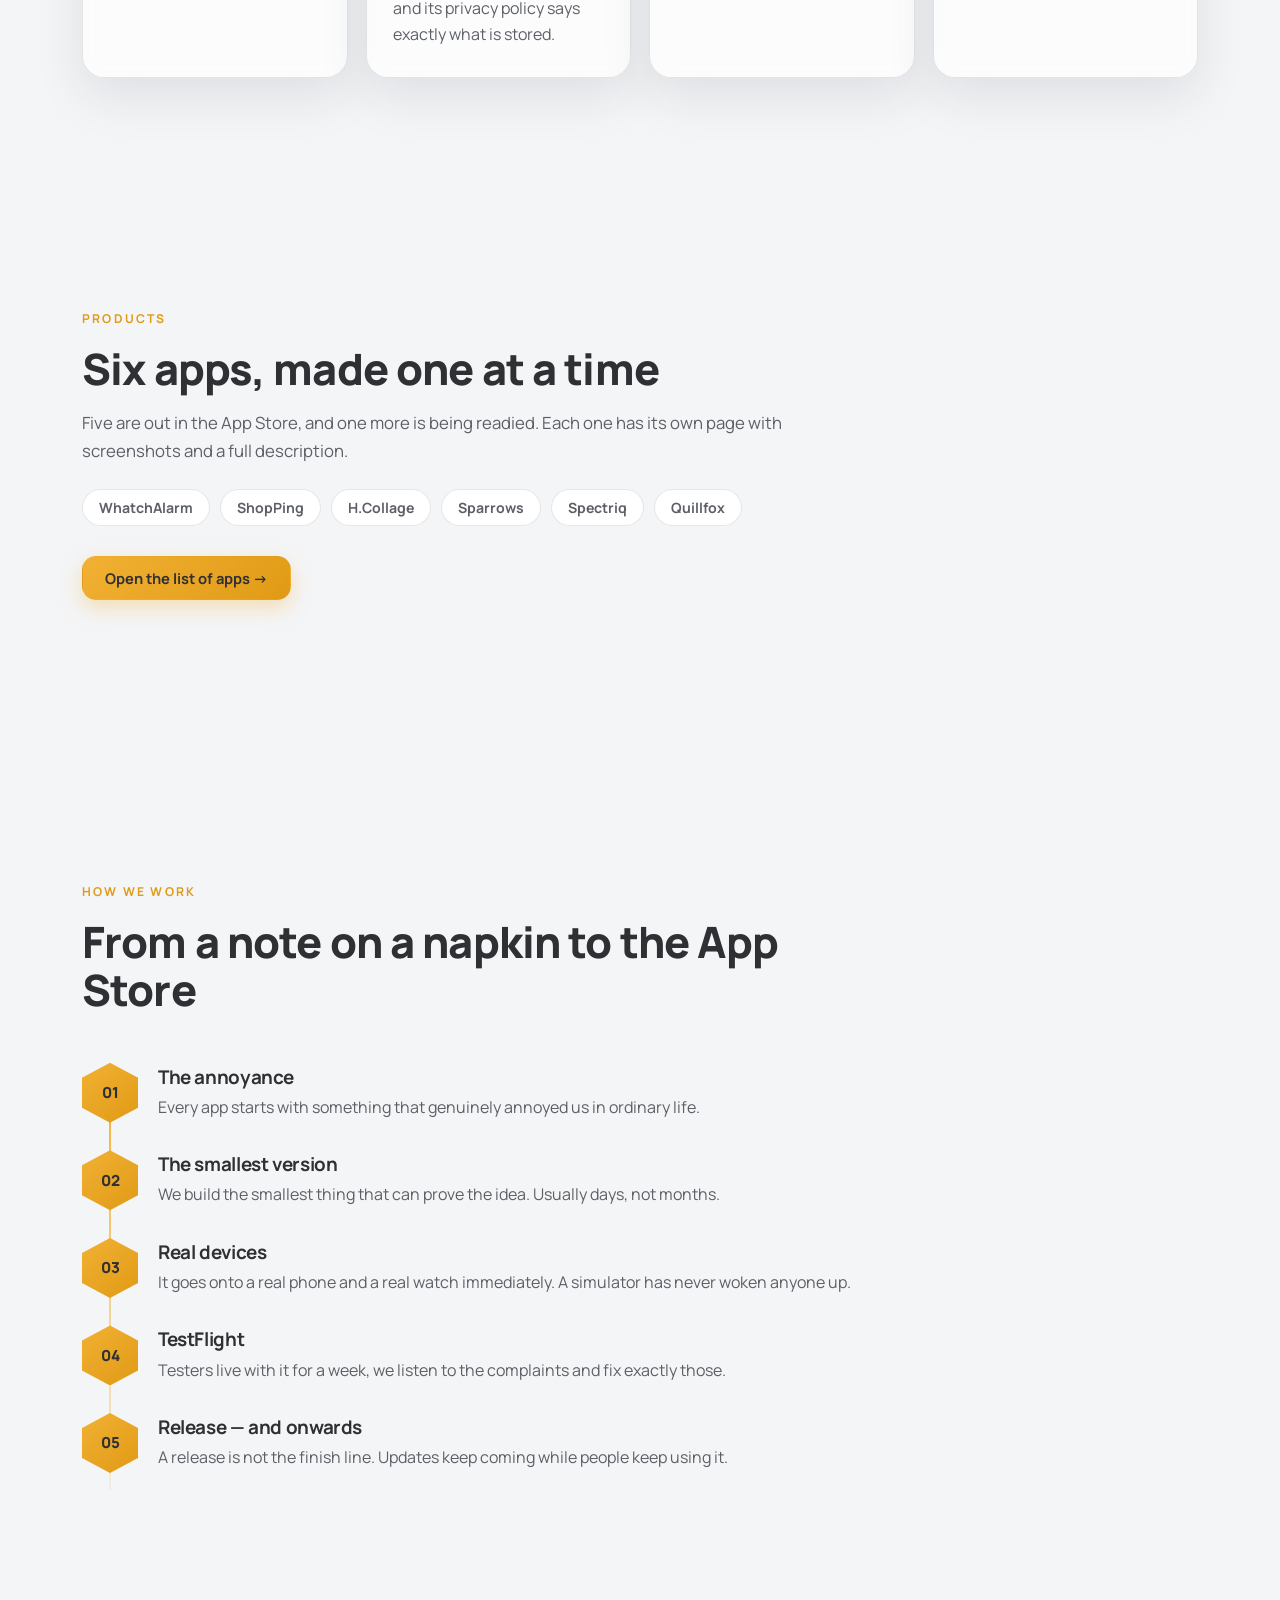
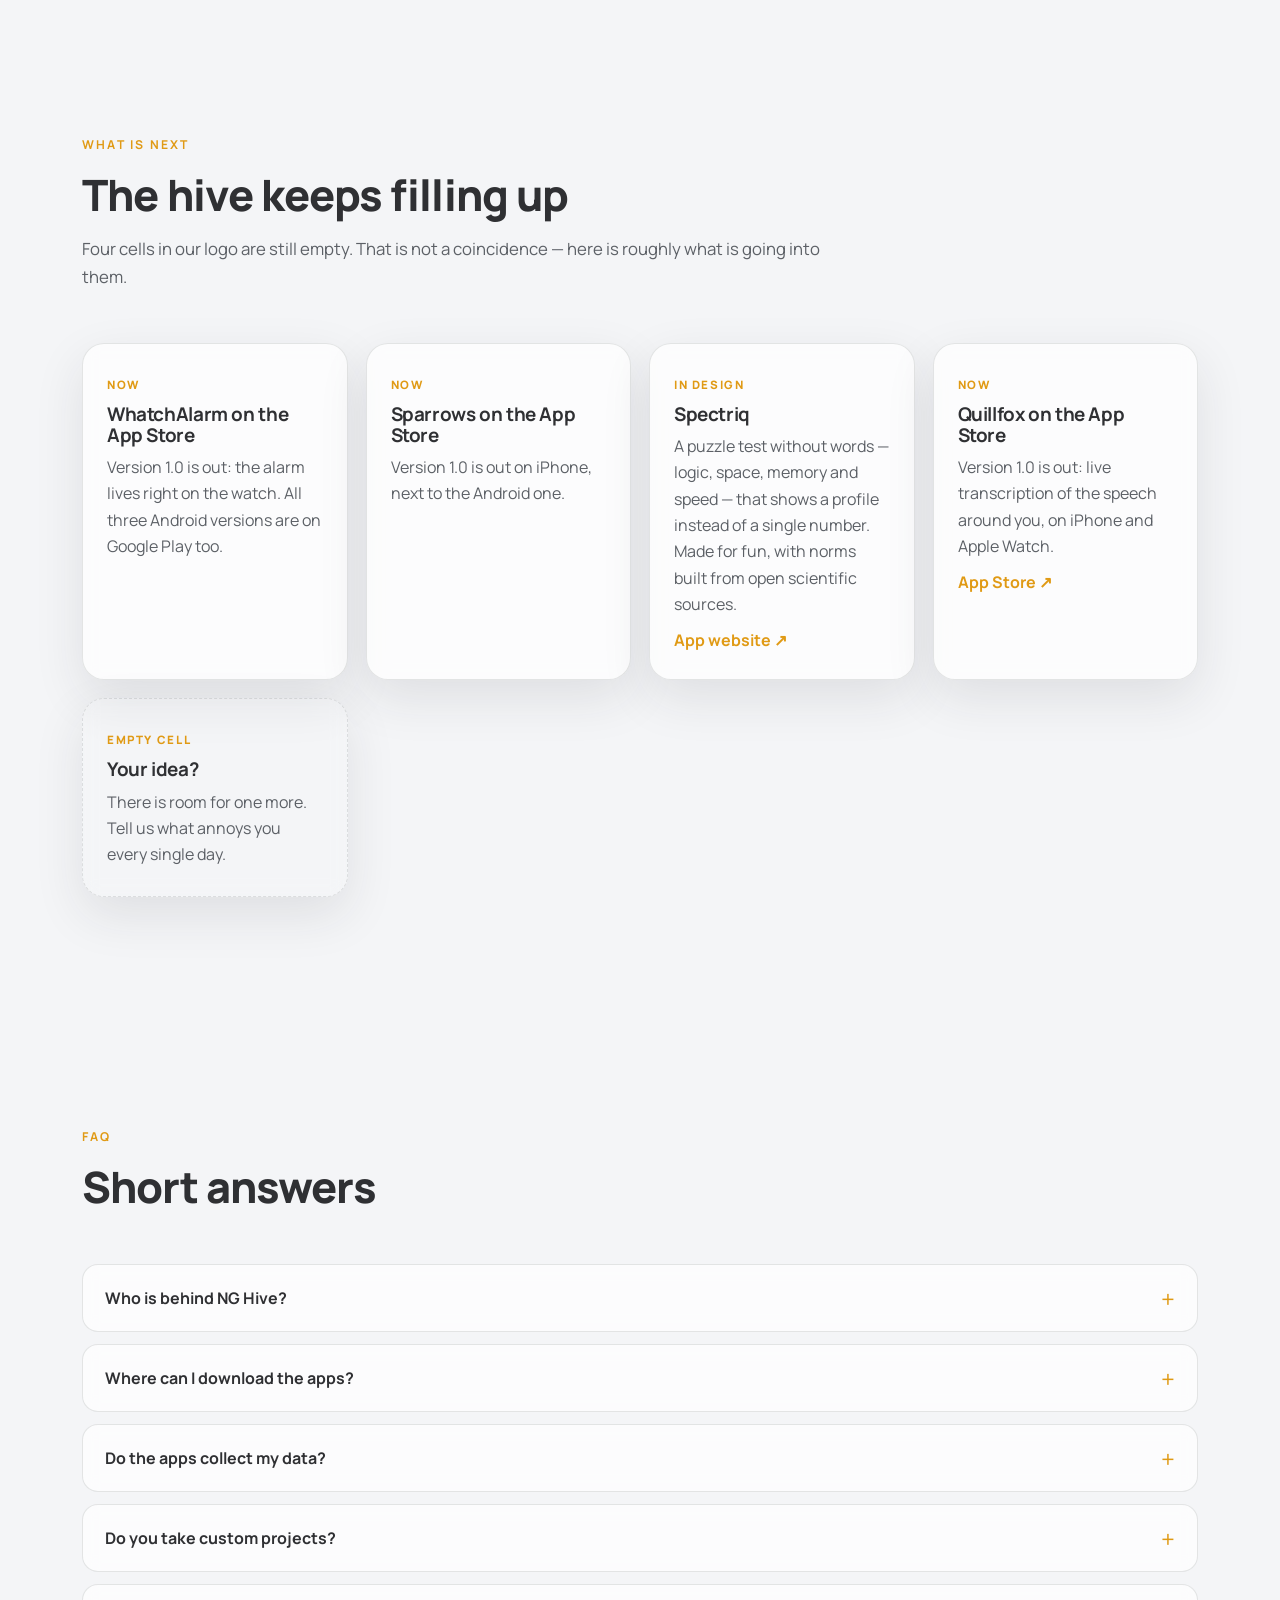
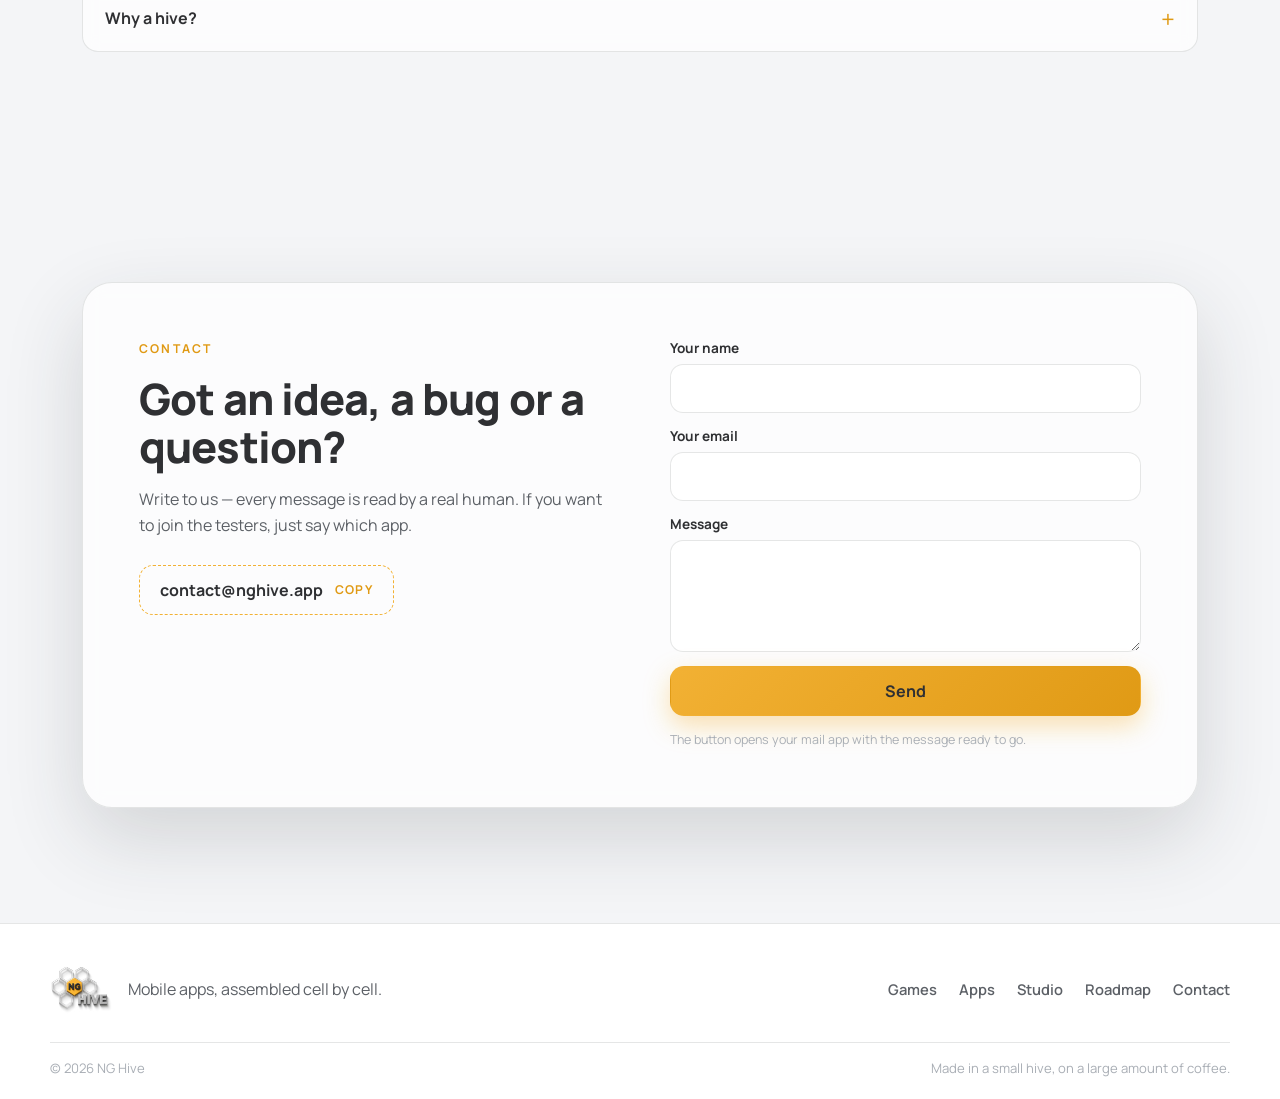
==== commit 0fc8d41e: "Add the games page and a "Want to play?" button in the header; collapse the menu from 940px Co-Autho" ====
--- a/index.html
+++ b/index.html
@@ -52,9 +52,11 @@
     <a href="#process" data-en="Process" data-ru="Процесс">Process</a>
     <a href="#roadmap" data-en="Roadmap" data-ru="Планы">Roadmap</a>
     <a href="#faq" data-en="FAQ" data-ru="Вопросы">FAQ</a>
+    <a class="nav-play" href="/games" data-en="Want to play?" data-ru="Хотите поиграть?">Want to play?</a>
   </nav>
 
   <div class="header-tools">
+    <a class="btn-play" href="/games" aria-label="Want to play?"><span aria-hidden="true">🎲</span><span class="play-text" data-en="Want to play?" data-ru="Хотите поиграть?">Want to play?</span></a>
     <div class="lang-menu" id="langMenu">
       <button class="icon-btn lang-btn" id="langToggle" type="button" aria-haspopup="true" aria-expanded="false" title="Language">EN</button>
       <ul class="lang-list" id="langList" role="menu"></ul>
@@ -240,6 +242,7 @@
       <p data-en="Mobile apps, assembled cell by cell." data-ru="Мобильные приложения, собранные по сотам.">Mobile apps, assembled cell by cell.</p>
     </div>
     <nav class="foot-nav">
+      <a href="/games" data-en="Games" data-ru="Игры">Games</a>
       <a href="#apps" data-en="Apps" data-ru="Приложения">Apps</a>
       <a href="#about" data-en="Studio" data-ru="Студия">Studio</a>
       <a href="#roadmap" data-en="Roadmap" data-ru="Планы">Roadmap</a>
--- a/css/styles.css
+++ b/css/styles.css
@@ -532,14 +532,52 @@
   .app-rev .app-art{order:0}
   .app-art{margin-top:8px}
 }
-@media (max-width:760px){
+@media (max-width:940px){
   .site-nav{position:fixed;inset:64px 0 auto;flex-direction:column;gap:0;padding:10px 24px 24px;
     background:var(--bg-2);border-bottom:1px solid var(--line);box-shadow:var(--shadow);
     transform:translateY(-130%);transition:transform .35s cubic-bezier(.2,.7,.3,1)}
   .site-nav.open{transform:none}
   .site-nav a{padding:14px 0;border-bottom:1px solid var(--line);font-size:1rem}
   .burger{display:flex}
+  .header-tools{margin-left:auto}
+}
+@media (max-width:760px){
   .btn-mini{display:none}
   .brand-word{font-size:1rem}
   .foot-top{flex-direction:column;align-items:flex-start}
 }
+
+/* ─────────── «Хотите поиграть?» и страница игр ─────────── */
+.btn-play{display:inline-flex;align-items:center;gap:7px;height:38px;padding:0 15px;border-radius:12px;
+  border:1px solid var(--honey);background:var(--honey-soft);color:var(--ink);font-weight:700;font-size:.88rem;
+  white-space:nowrap;transition:.25s}
+.btn-play:hover{transform:translateY(-2px);box-shadow:0 10px 22px rgba(242,177,52,.34)}
+.site-nav a.nav-play{display:none}
+.game-note{font-size:.84rem;color:var(--steel);margin-top:14px}
+.cn-board{display:flex;flex-direction:column;align-items:center;gap:14px;width:min(100%,320px);padding:28px 24px 32px;
+  border-radius:30px;background:#0f3d2e;box-shadow:var(--shadow-lg);color:#f4f1e6}
+.cn-board b{font-size:1.5rem;font-weight:800;margin-bottom:4px}
+.cn-row{display:flex;gap:6px}
+.cn-row i{display:grid;place-items:center;width:48px;height:62px;border-radius:9px;font-style:normal;font-weight:800;
+  font-size:1.35rem;background:linear-gradient(#fffaf0,#efe6d2);box-shadow:0 3px 0 #bfb393}
+.cn-row .r{color:#d3362f}.cn-row .b{color:#2257c9}.cn-row .a{color:#d88a0a}.cn-row .k{color:#23252a}.cn-row .j{color:#6a35c9}
+.co-board{position:relative;display:grid;grid-template-columns:repeat(5,1fr);gap:10px;width:min(100%,280px);
+  aspect-ratio:1;padding:18px;border-radius:30px;background:var(--bg-2);border:1px solid var(--line);box-shadow:var(--shadow)}
+.co-board i{border-radius:8px;background:var(--honey-soft)}
+.co-board s{position:absolute;border-radius:6px;background:var(--honey-deep)}
+.co-board .w1{left:37%;top:7%;width:7px;height:38%}
+.co-board .w2{left:22%;top:59%;width:38%;height:7px}
+.co-board .w3{left:76%;top:42%;width:7px;height:38%}
+@media (max-width:1100px) and (min-width:761px){
+  .header-tools .btn-mini{display:none}
+}
+@media (max-width:760px){
+  .btn-play{padding:0 11px}
+  .btn-play .play-text{display:none}
+  .site-nav a.nav-play{display:block}
+}
+@media (max-width:374px){
+  .site-header{gap:8px}
+  .header-tools{gap:6px}
+  .btn-play{padding:0 9px}
+}
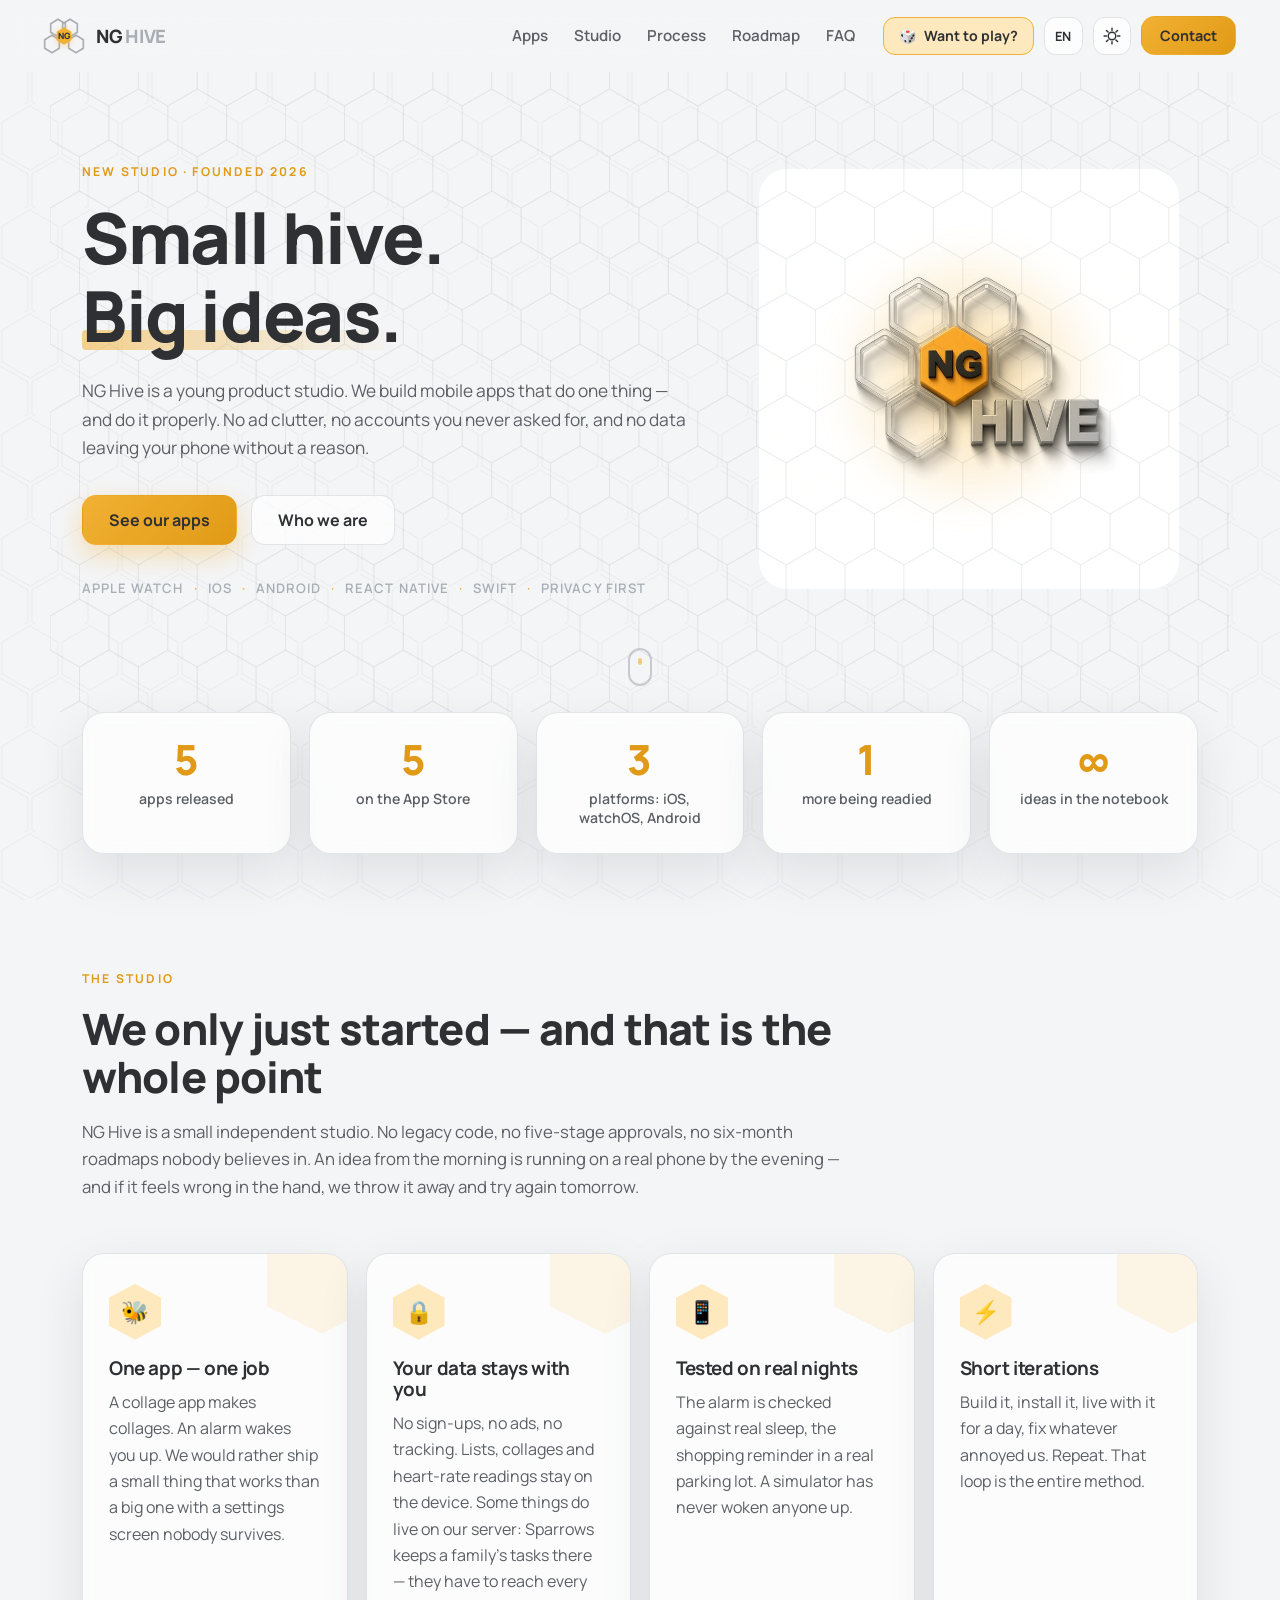
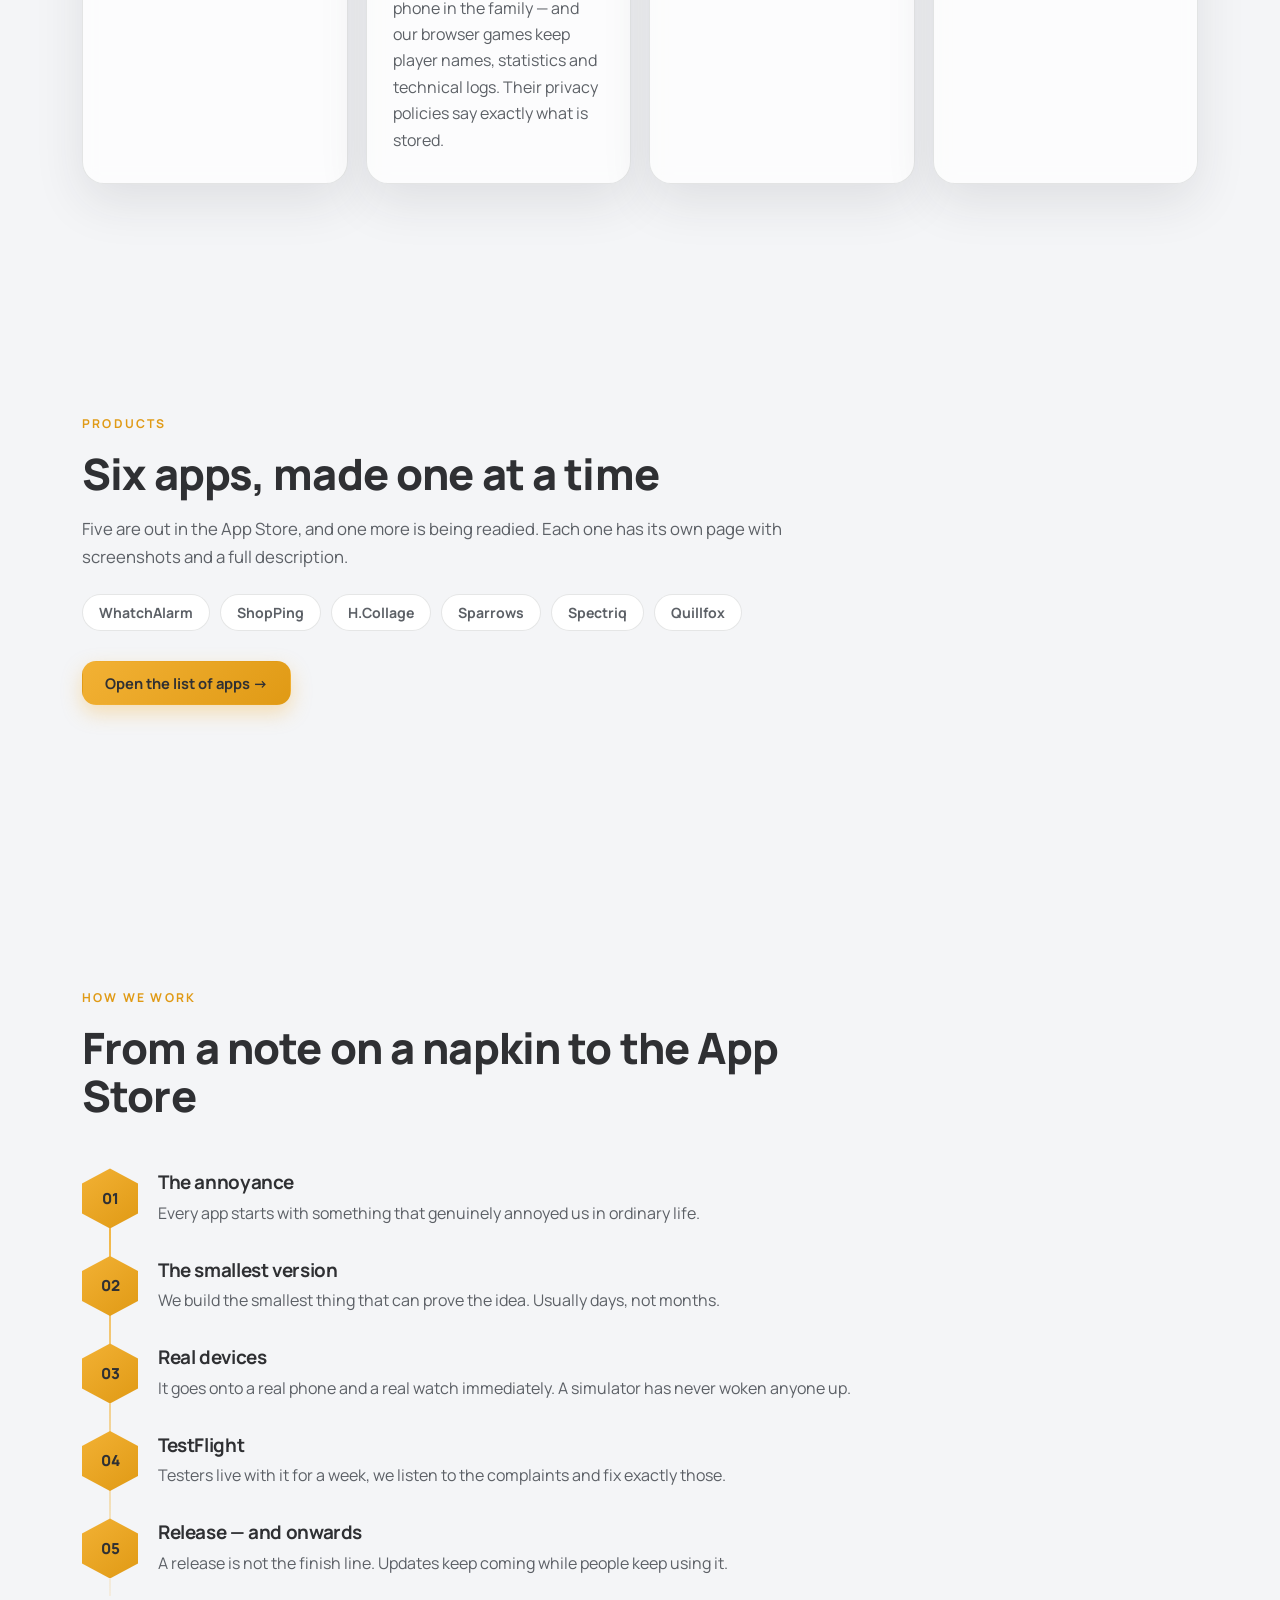
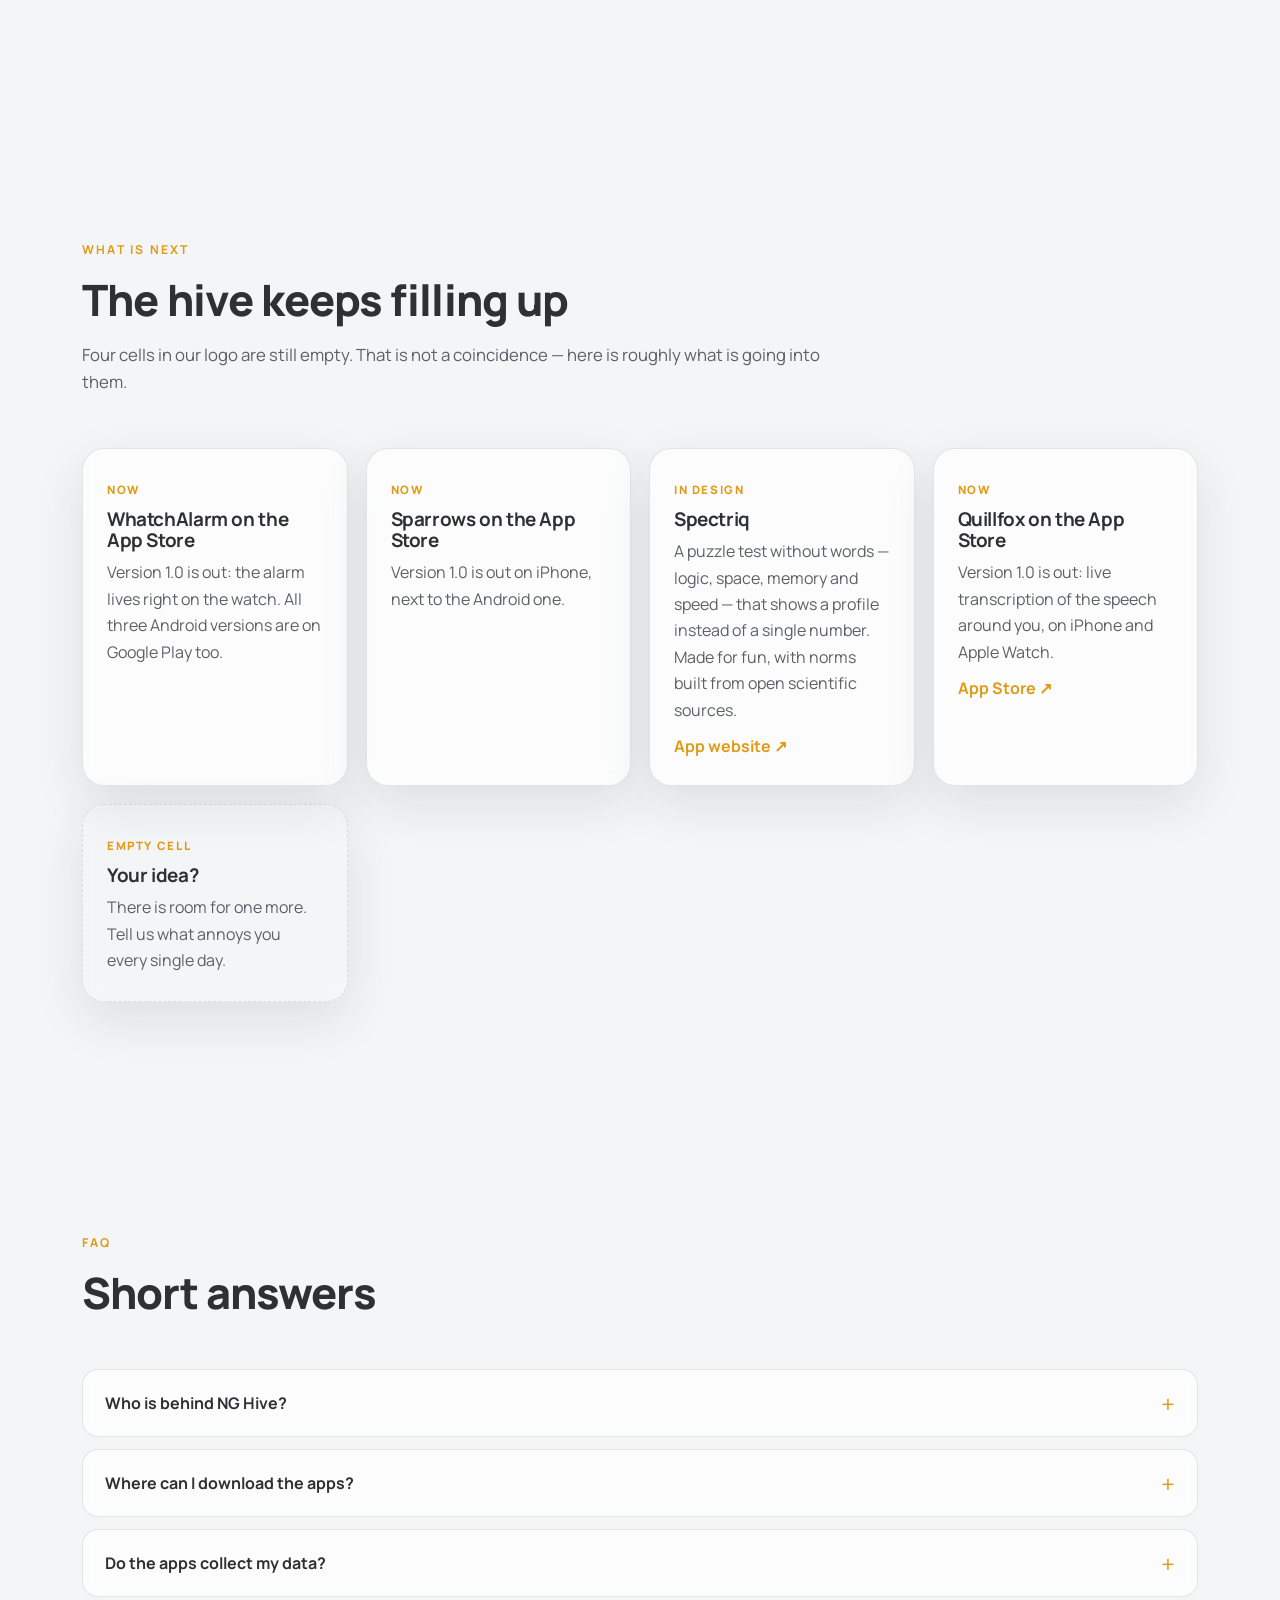
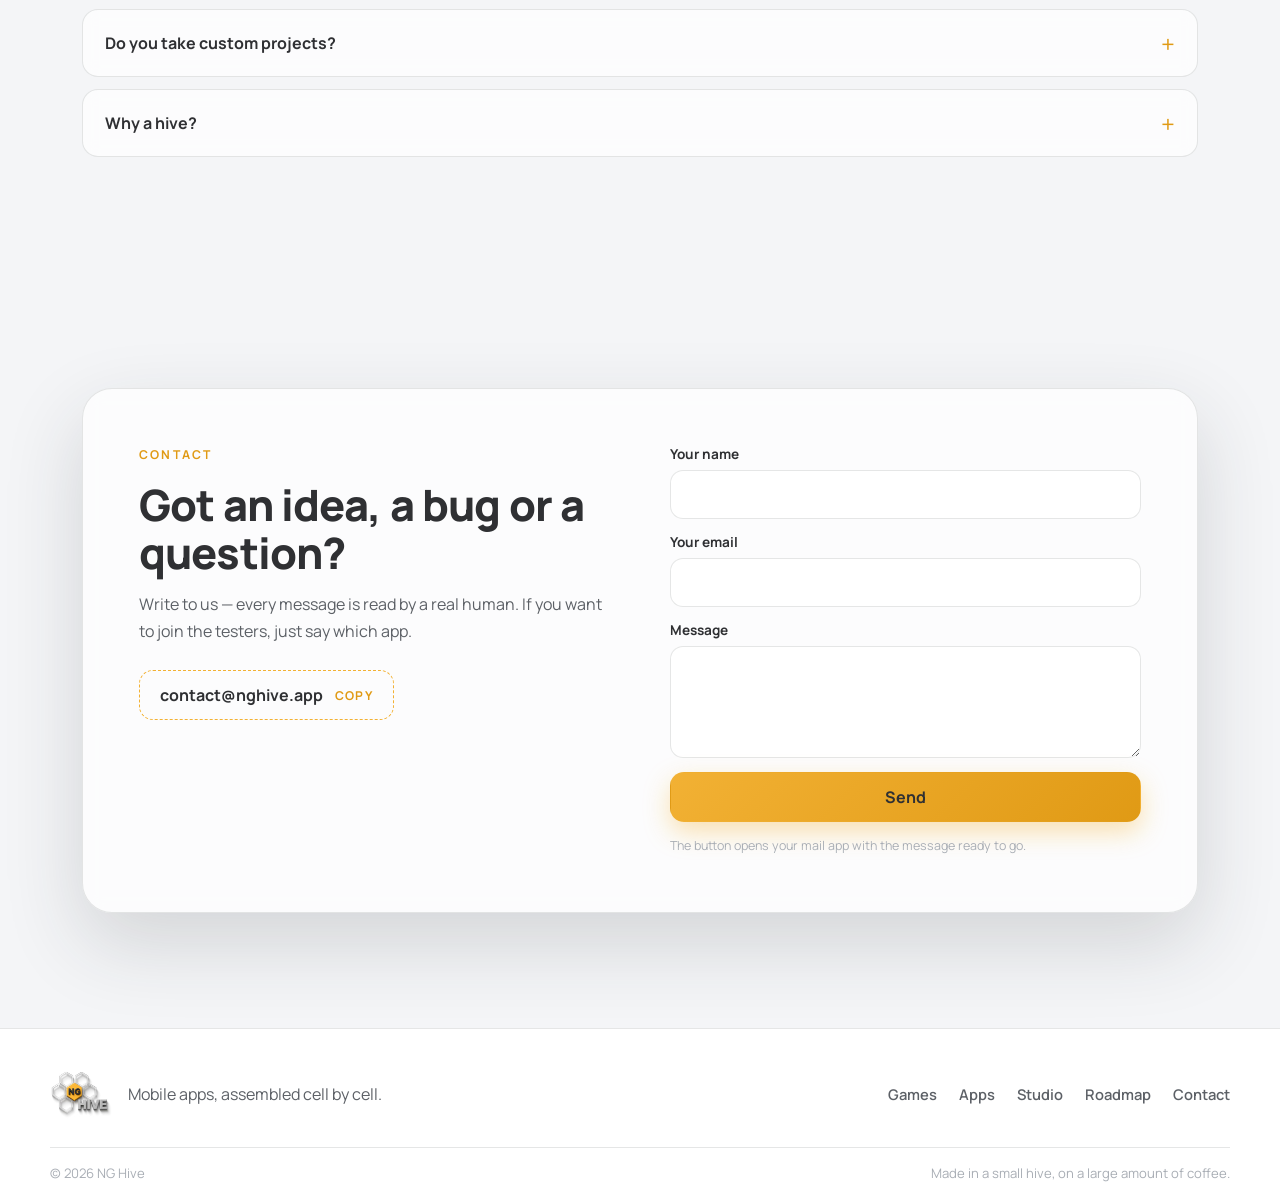
==== commit a8166564: "Privacy policy for the browser games in six languages; drop the Russian-only note Also: say on the h" ====
--- a/index.html
+++ b/index.html
@@ -128,7 +128,7 @@
       <article class="value reveal">
         <span class="hex-ic">🔒</span>
         <h3 data-en="Your data stays with you" data-ru="Данные остаются у вас">Your data stays with you</h3>
-        <p data-en="No sign-ups, no ads, no tracking. Lists, collages and heart-rate readings stay on the device. Only Sparrows keeps a family&#39;s tasks on our server — they have to reach every phone in the family — and its privacy policy says exactly what is stored." data-ru="Без регистраций, рекламы и слежки. Списки, коллажи и данные пульса остаются на устройстве. Только Sparrows хранит задания семьи на нашем сервере — им нужно дойти до каждого телефона в семье, — и его политика конфиденциальности точно перечисляет, что там лежит.">No sign-ups, no ads, no tracking. Lists, collages and heart-rate readings stay on the device. Only Sparrows keeps a family&#39;s tasks on our server — they have to reach every phone in the family — and its privacy policy says exactly what is stored.</p>
+        <p data-en="No sign-ups, no ads, no tracking. Lists, collages and heart-rate readings stay on the device. Some things do live on our server: Sparrows keeps a family&#39;s tasks there — they have to reach every phone in the family — and our browser games keep player names, statistics and technical logs. Their privacy policies say exactly what is stored." data-ru="Без регистраций, рекламы и слежки. Списки, коллажи и данные пульса остаются на устройстве. Кое-что всё же хранится на нашем сервере: Sparrows держит там задания семьи — им нужно дойти до каждого телефона в семье, — а браузерные игры — имена игроков, статистику и технические журналы. Политики конфиденциальности точно перечисляют, что там лежит.">No sign-ups, no ads, no tracking. Lists, collages and heart-rate readings stay on the device. Some things do live on our server: Sparrows keeps a family&#39;s tasks there — they have to reach every phone in the family — and our browser games keep player names, statistics and technical logs. Their privacy policies say exactly what is stored.</p>
       </article>
       <article class="value reveal">
         <span class="hex-ic">📱</span>
@@ -204,7 +204,7 @@
       <details class="reveal"><summary data-en="Where can I download the apps?" data-ru="Где скачать приложения?">Where can I download the apps?</summary>
         <p data-en="ShopPing, H.Collage and Sparrows are on the App Store for iPhone and on Google Play for Android — ShopPing is listed as «ShopPing Nearby». WhatchAlarm for Apple Watch and Quillfox for iPhone are on the App Store." data-ru="ShopPing, H.Collage и Sparrows — в App Store для iPhone и в Google Play для Android; ShopPing в магазине называется «ShopPing Nearby». WhatchAlarm для Apple Watch и Quillfox для iPhone — в App Store.">ShopPing, H.Collage and Sparrows are on the App Store for iPhone and on Google Play for Android — ShopPing is listed as «ShopPing Nearby». WhatchAlarm for Apple Watch and Quillfox for iPhone are on the App Store.</p></details>
       <details class="reveal"><summary data-en="Do the apps collect my data?" data-ru="Приложения собирают мои данные?">Do the apps collect my data?</summary>
-        <p data-en="Nothing for ads or analytics, and none of the apps asks you to sign up. Lists, collages and health readings stay on the device; store search uses map services without any personal identifiers. Sparrows is the exception by design: a family&#39;s tasks have to reach every phone in it, so they are kept on our server — its privacy policy lists exactly what is stored and who can see it." data-ru="Для рекламы и аналитики — ничего, и ни одно приложение не просит регистрироваться. Списки, коллажи и показатели здоровья остаются на устройстве; поиск магазинов использует картографические сервисы без персональных идентификаторов. Sparrows — исключение по замыслу: задания семьи должны доходить до каждого её телефона, поэтому они хранятся на нашем сервере, а его политика конфиденциальности точно перечисляет, что хранится и кто это видит.">Nothing for ads or analytics, and none of the apps asks you to sign up. Lists, collages and health readings stay on the device; store search uses map services without any personal identifiers. Sparrows is the exception by design: a family&#39;s tasks have to reach every phone in it, so they are kept on our server — its privacy policy lists exactly what is stored and who can see it.</p></details>
+        <p data-en="Nothing for ads or analytics, and none of the apps asks you to sign up. Lists, collages and health readings stay on the device; store search uses map services without any personal identifiers. Sparrows is the exception by design: a family&#39;s tasks have to reach every phone in it, so they are kept on our server — its privacy policy lists exactly what is stored and who can see it. Our browser games also keep a player name, statistics and technical logs on our server — they have their own privacy policy." data-ru="Для рекламы и аналитики — ничего, и ни одно приложение не просит регистрироваться. Списки, коллажи и показатели здоровья остаются на устройстве; поиск магазинов использует картографические сервисы без персональных идентификаторов. Sparrows — исключение по замыслу: задания семьи должны доходить до каждого её телефона, поэтому они хранятся на нашем сервере, а его политика конфиденциальности точно перечисляет, что хранится и кто это видит. Наши браузерные игры тоже хранят на сервере имя игрока, статистику и технические журналы — у них своя политика конфиденциальности.">Nothing for ads or analytics, and none of the apps asks you to sign up. Lists, collages and health readings stay on the device; store search uses map services without any personal identifiers. Sparrows is the exception by design: a family&#39;s tasks have to reach every phone in it, so they are kept on our server — its privacy policy lists exactly what is stored and who can see it. Our browser games also keep a player name, statistics and technical logs on our server — they have their own privacy policy.</p></details>
       <details class="reveal"><summary data-en="Do you take custom projects?" data-ru="Делаете ли вы приложения на заказ?">Do you take custom projects?</summary>
         <p data-en="Sometimes — if the idea fits the hive. Send us a couple of sentences about what you need." data-ru="Иногда — если идея подходит улью. Напишите пару предложений о том, что вам нужно.">Sometimes — if the idea fits the hive. Send us a couple of sentences about what you need.</p></details>
       <details class="reveal"><summary data-en="Why a hive?" data-ru="Почему улей?">Why a hive?</summary>
--- a/css/styles.css
+++ b/css/styles.css
@@ -528,7 +528,8 @@
   .hero-art img{width:min(74%,300px)}
   .stats{grid-template-columns:repeat(2,1fr)}
   .stat:last-child{grid-column:1/-1}
-  .app,.app-rev,.contact-card{grid-template-columns:1fr}
+  .app,.app-rev,.contact-card{grid-template-columns:minmax(0,1fr)}
+  .mail-copy{max-width:100%;flex-wrap:wrap;row-gap:4px}
   .app-rev .app-art{order:0}
   .app-art{margin-top:8px}
 }
@@ -561,13 +562,24 @@
 .cn-row i{display:grid;place-items:center;width:48px;height:62px;border-radius:9px;font-style:normal;font-weight:800;
   font-size:1.35rem;background:linear-gradient(#fffaf0,#efe6d2);box-shadow:0 3px 0 #bfb393}
 .cn-row .r{color:#d3362f}.cn-row .b{color:#2257c9}.cn-row .a{color:#d88a0a}.cn-row .k{color:#23252a}.cn-row .j{color:#6a35c9}
-.co-board{position:relative;display:grid;grid-template-columns:repeat(5,1fr);gap:10px;width:min(100%,280px);
-  aspect-ratio:1;padding:18px;border-radius:30px;background:var(--bg-2);border:1px solid var(--line);box-shadow:var(--shadow)}
-.co-board i{border-radius:8px;background:var(--honey-soft)}
-.co-board s{position:absolute;border-radius:6px;background:var(--honey-deep)}
-.co-board .w1{left:37%;top:7%;width:7px;height:38%}
-.co-board .w2{left:22%;top:59%;width:38%;height:7px}
-.co-board .w3{left:76%;top:42%;width:7px;height:38%}
+.ww-board{display:flex;flex-direction:column;align-items:center;gap:16px;width:min(100%,320px);padding:28px 30px 32px;
+  border-radius:30px;background:#1b2238;box-shadow:var(--shadow-lg);color:#ece9e4}
+.ww-board b{font-size:1.5rem;font-weight:800}
+.ww-board svg{display:block;width:100%;height:auto}
+.game-note a{text-decoration:underline;text-underline-offset:3px}
+.game-note a:hover{color:var(--honey-deep)}
+/* политика конфиденциальности игр: все языки на странице, виден выбранный */
+.legal{position:relative;z-index:2;max-width:780px;margin:0 auto;padding:clamp(96px,12vw,130px) clamp(16px,4vw,32px) 80px;overflow-wrap:break-word}
+.legal [data-l]{display:none}
+html[lang="en"] .legal [data-l="en"],html[lang="ru"] .legal [data-l="ru"],html[lang="de"] .legal [data-l="de"],
+html[lang="fr"] .legal [data-l="fr"],html[lang="es"] .legal [data-l="es"],html[lang="pt"] .legal [data-l="pt"]{display:block}
+.legal h1{font-size:clamp(1.7rem,5vw,2.7rem);margin-bottom:12px;hyphens:auto}
+.legal h2{font-size:1.3rem;margin:38px 0 12px}
+.legal p{margin-bottom:14px}
+.legal ul{margin:0 0 16px;padding-left:22px}
+.legal li{margin-bottom:8px;line-height:1.65;color:var(--ink-2)}
+.legal a{color:var(--ink);font-weight:700;text-decoration:underline;text-decoration-color:var(--honey);text-underline-offset:3px}
+.legal .legal-date{font-size:.88rem}
 @media (max-width:1100px) and (min-width:761px){
   .header-tools .btn-mini{display:none}
 }
